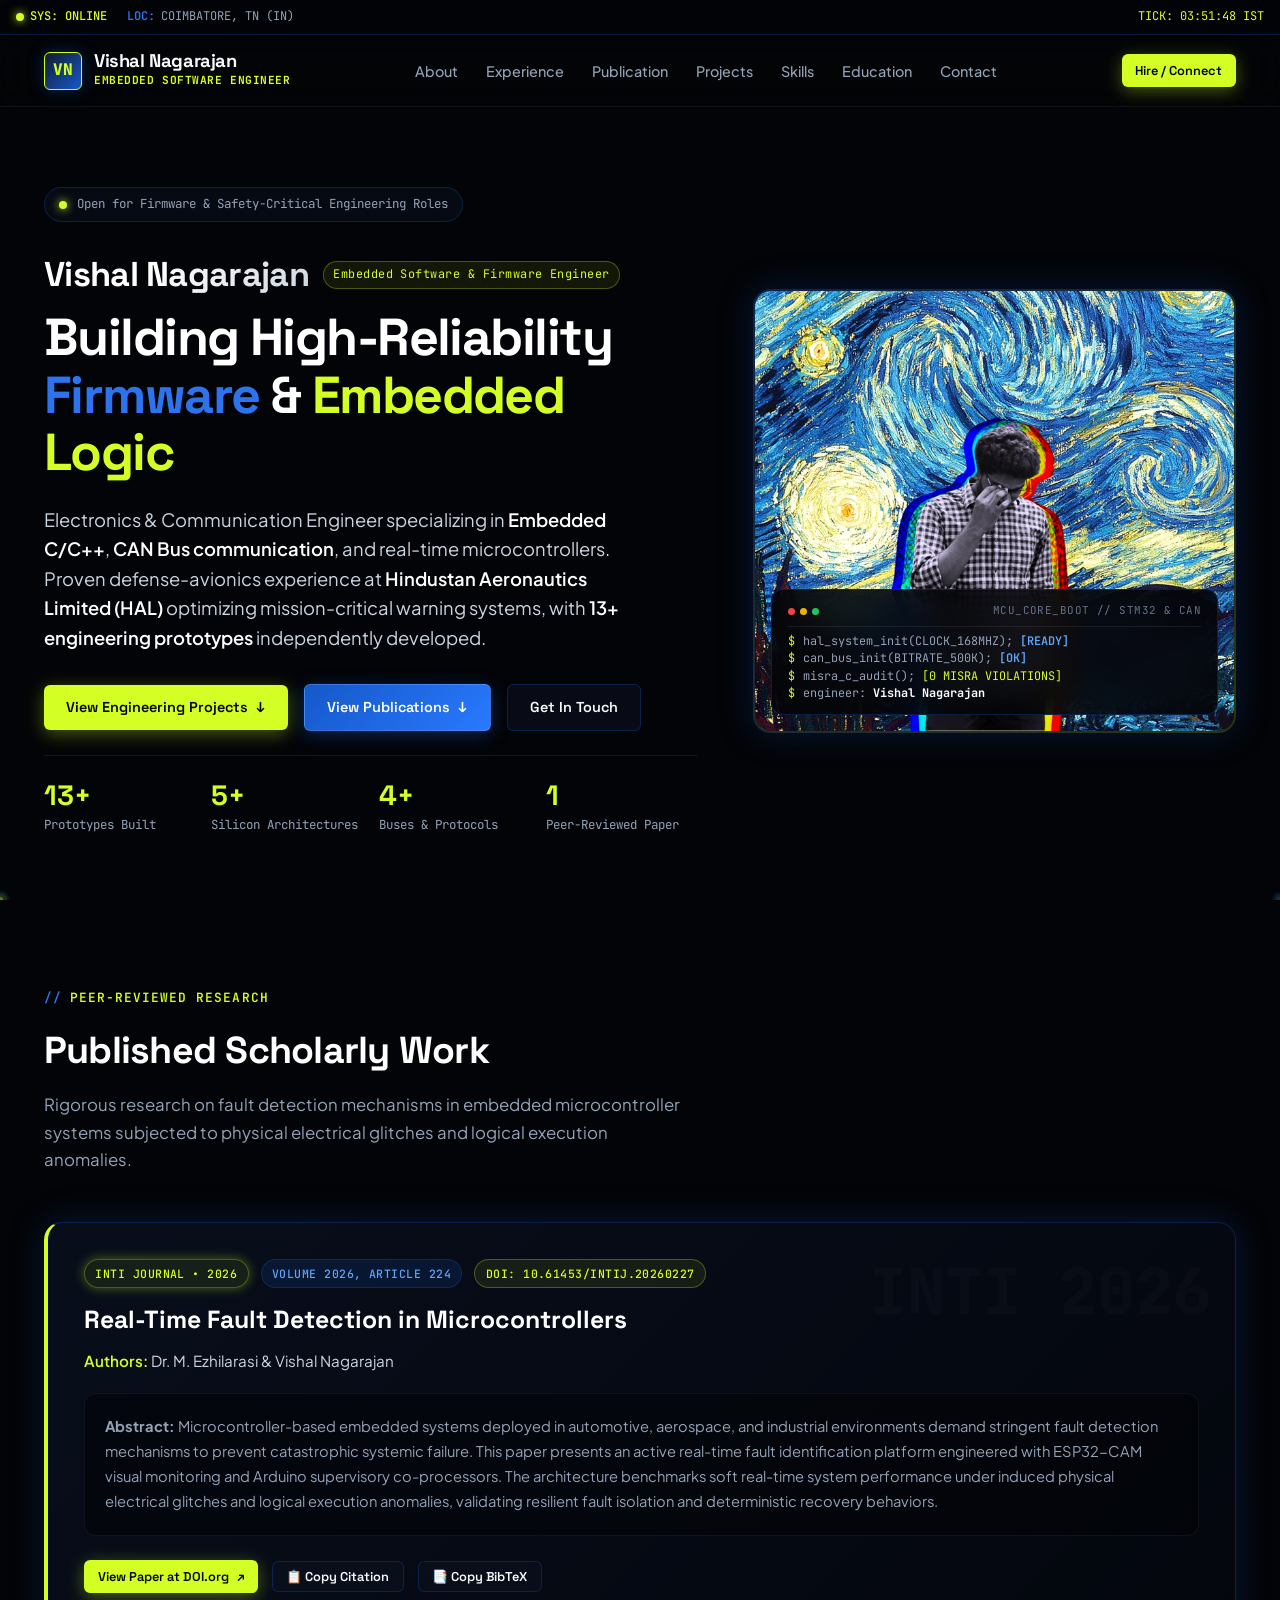
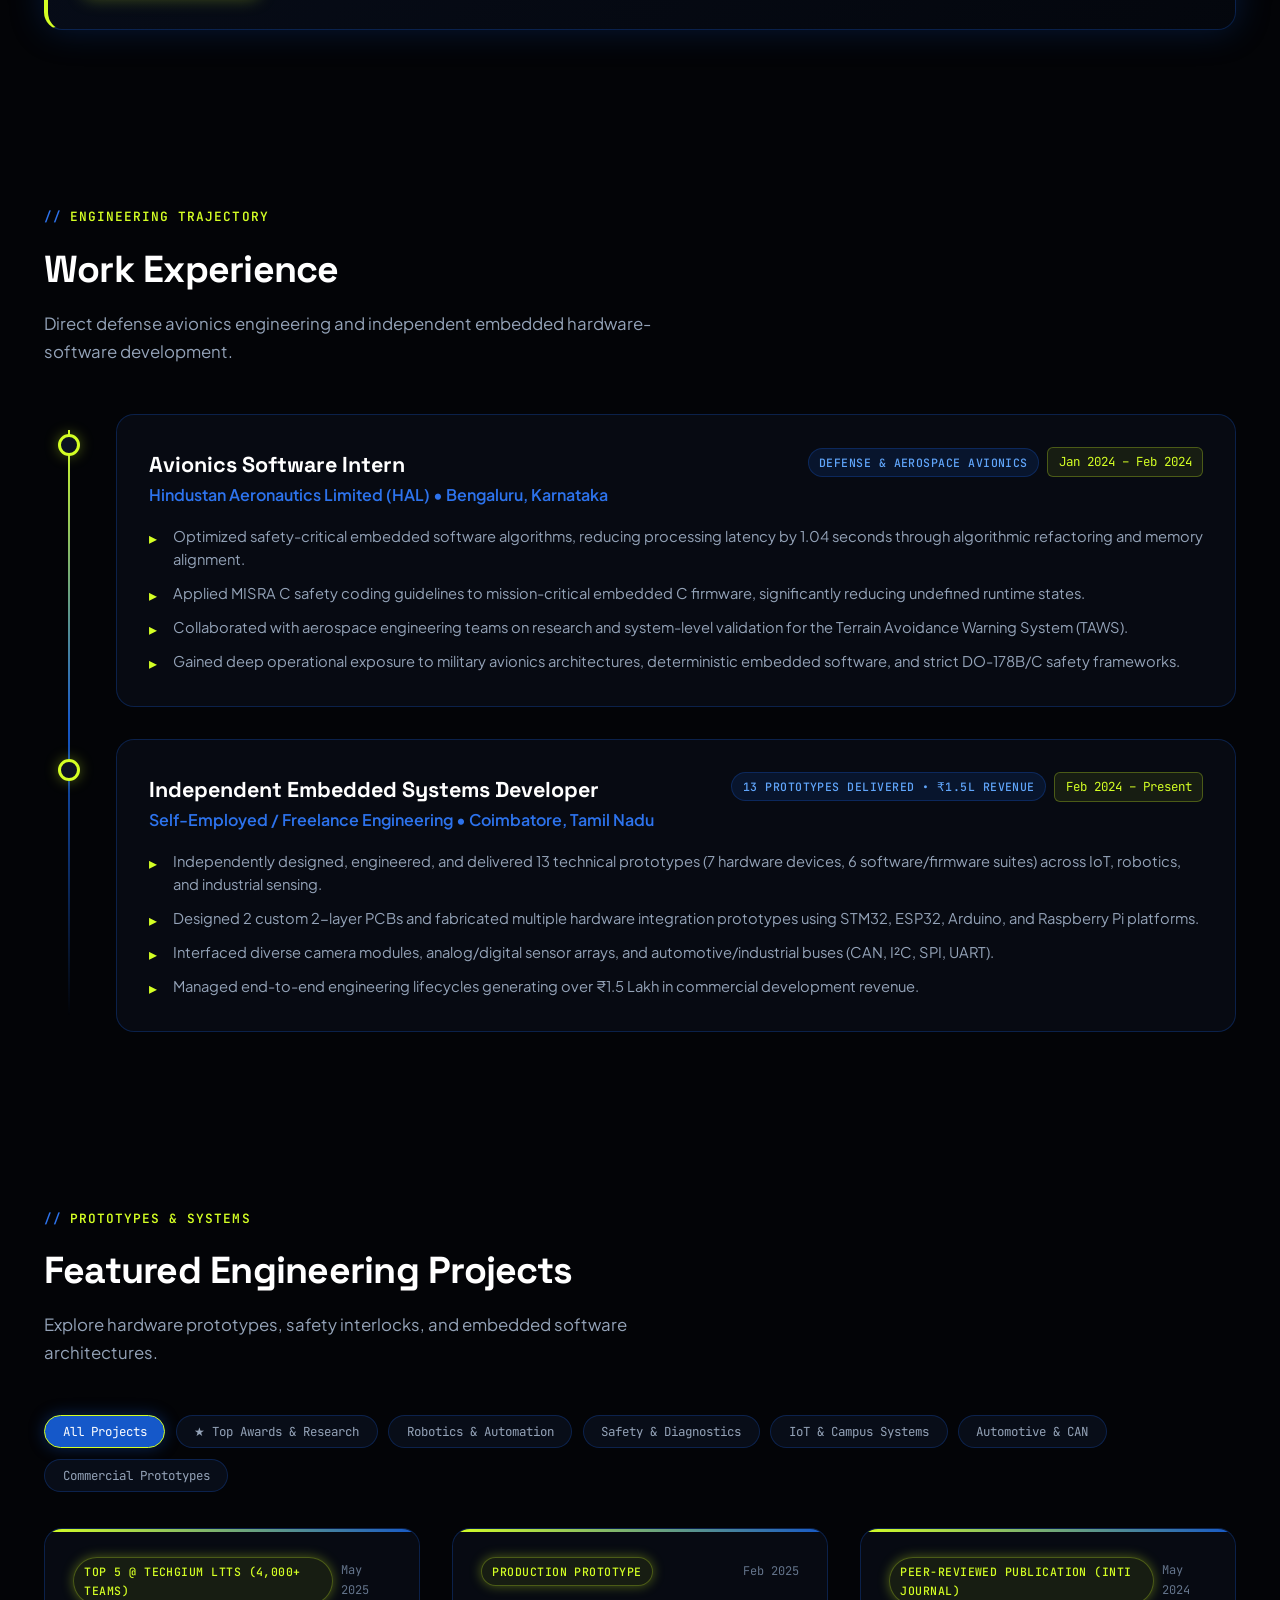
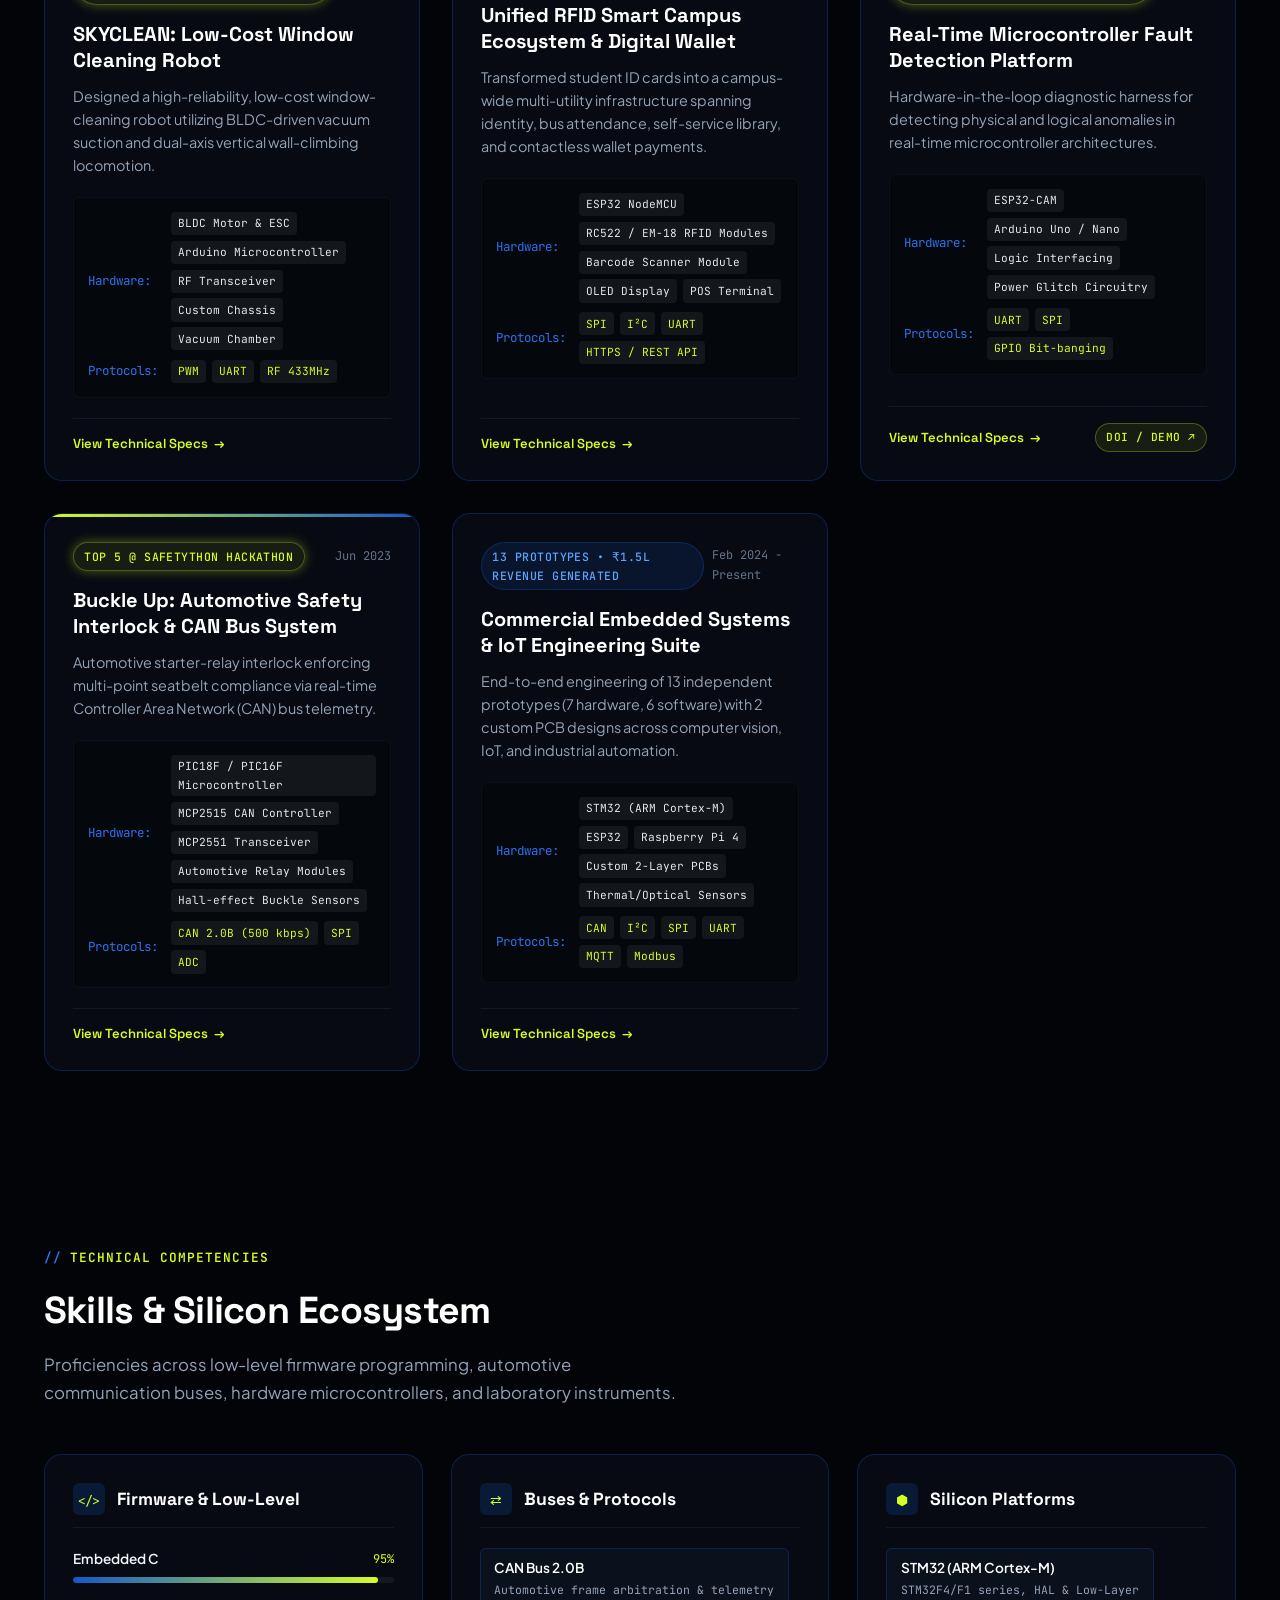
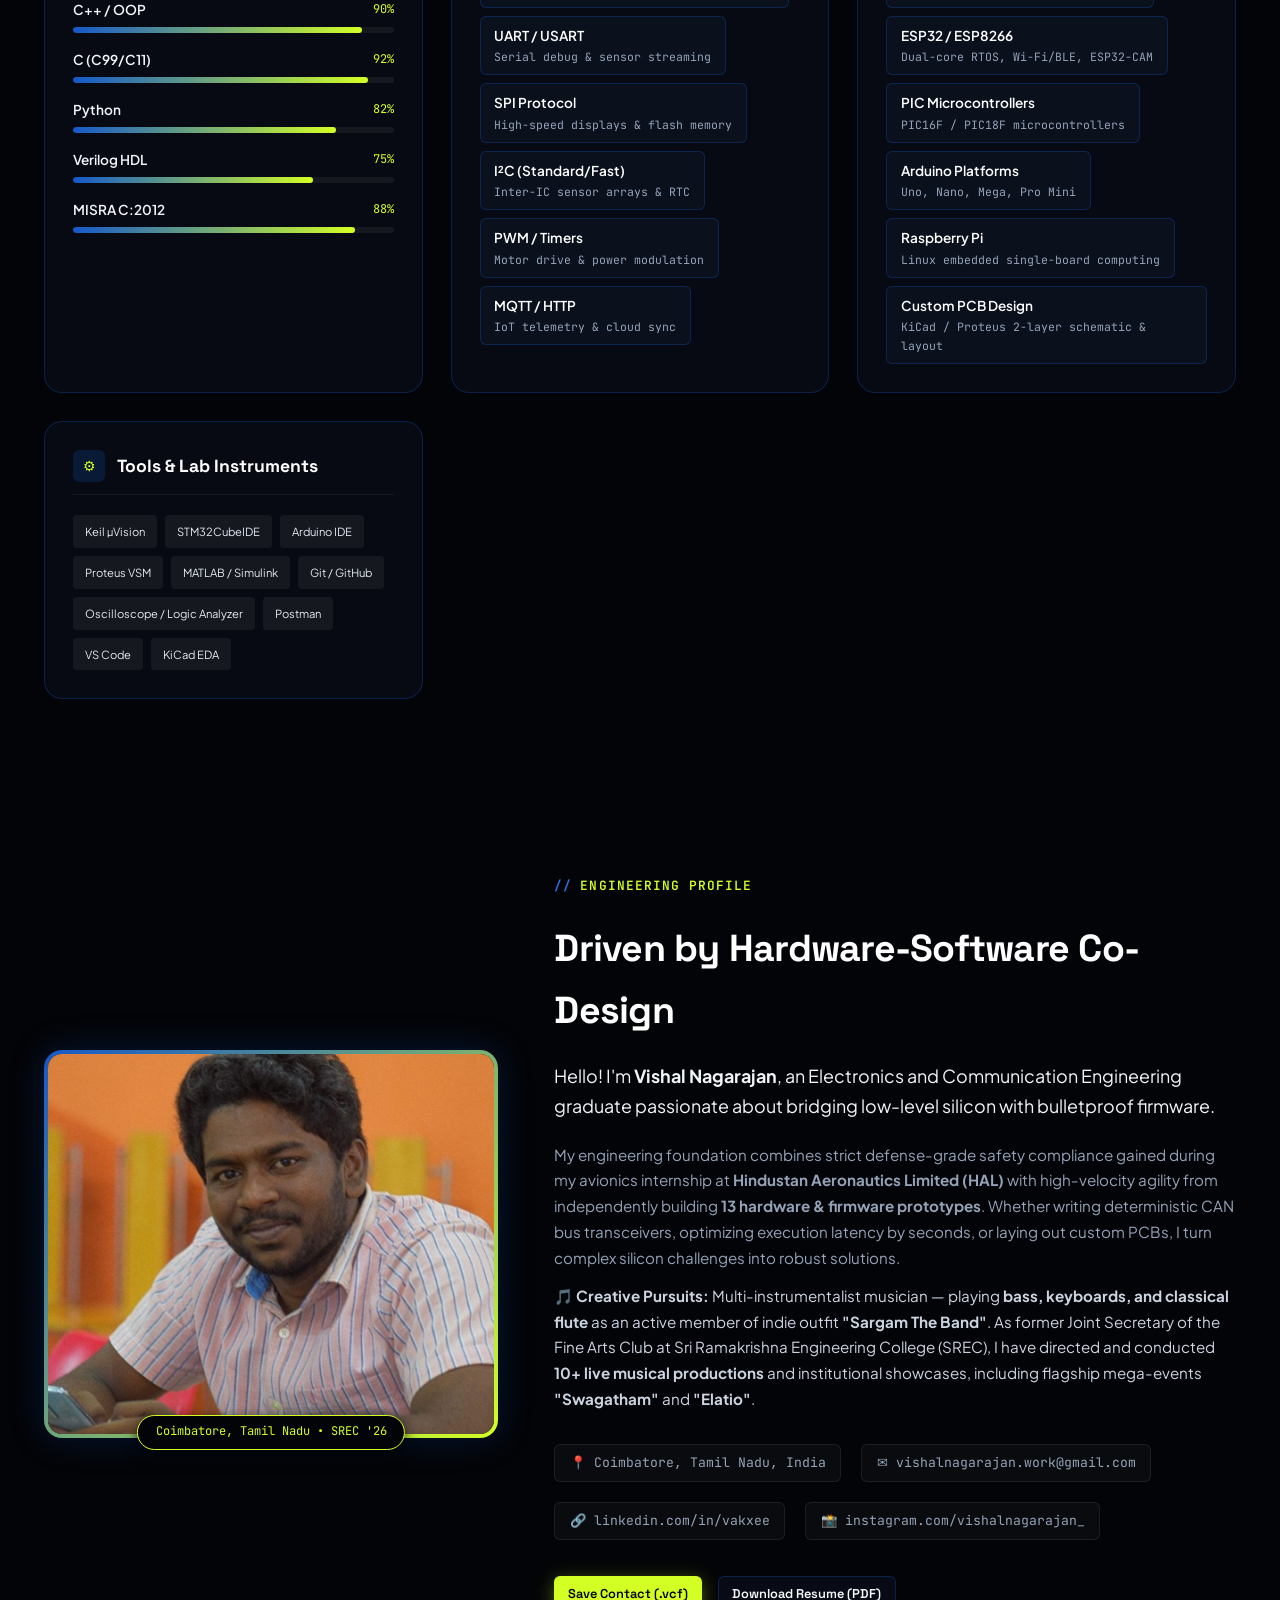
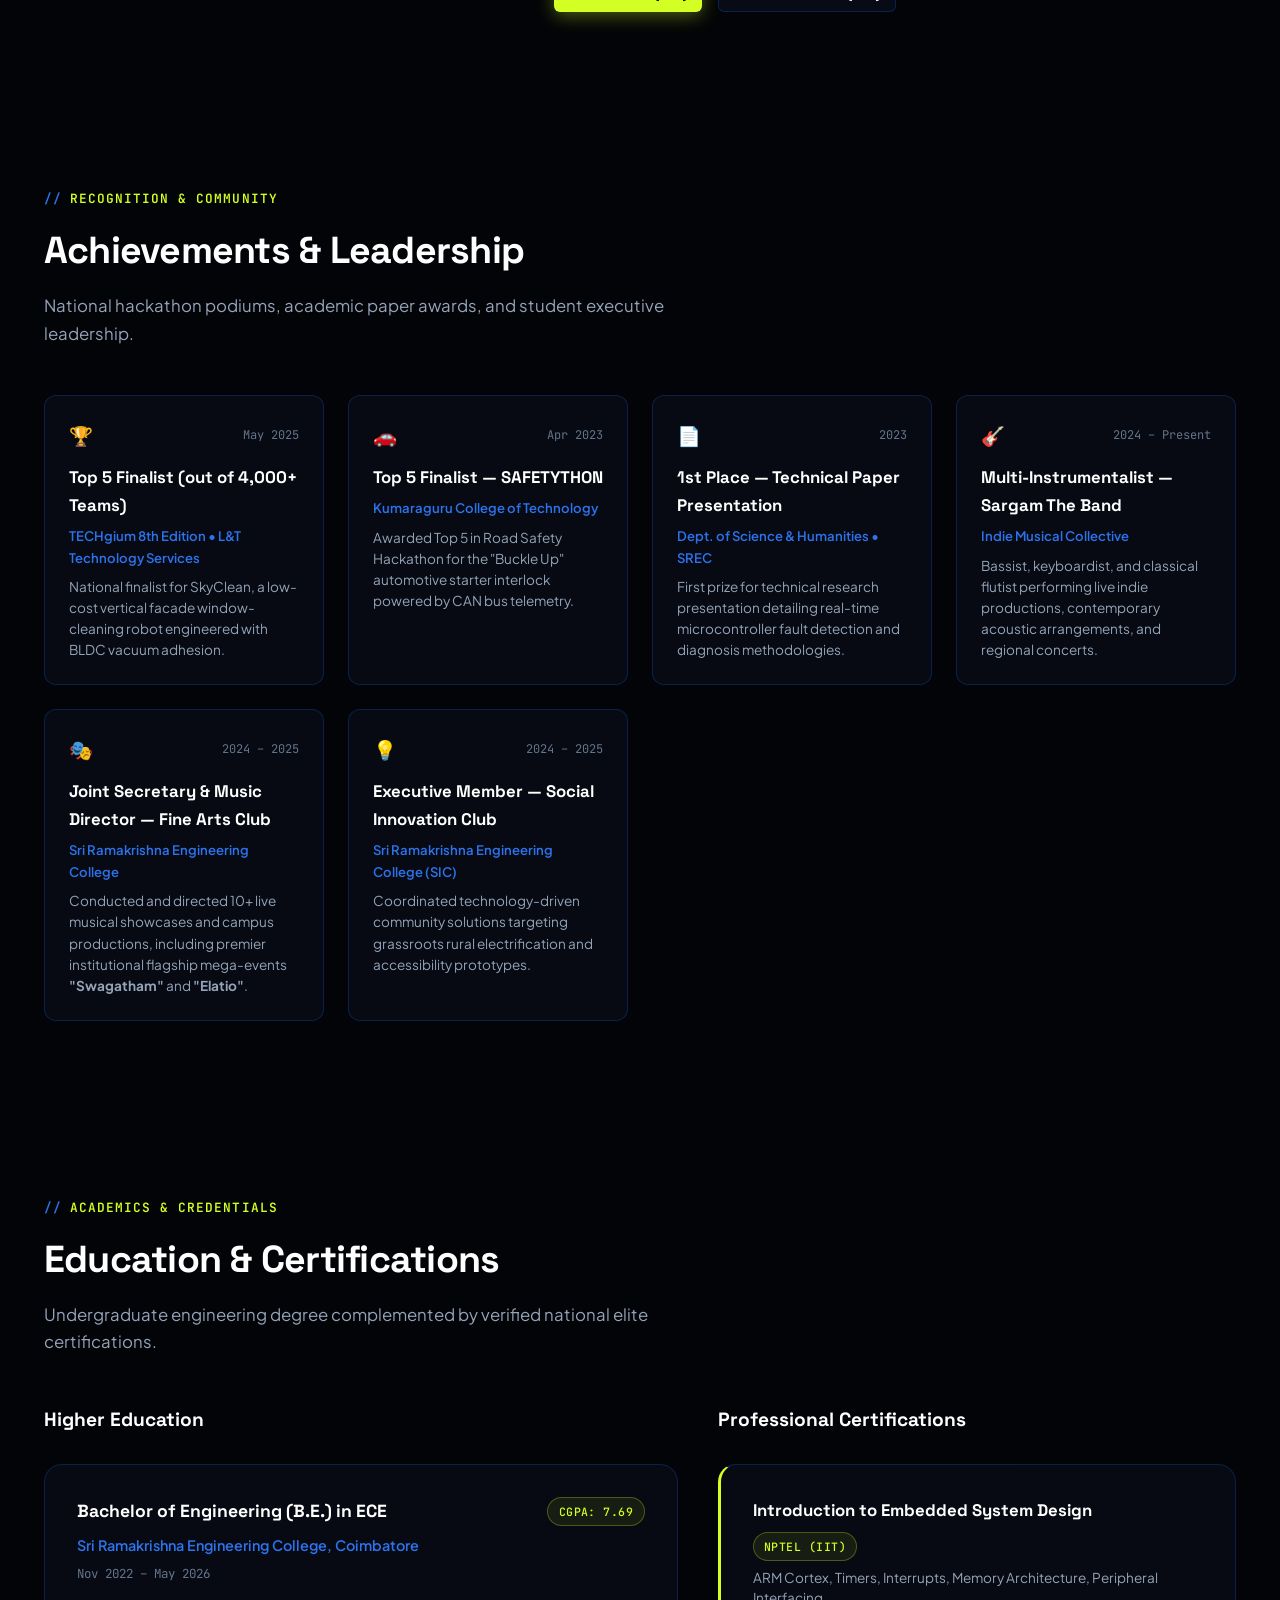
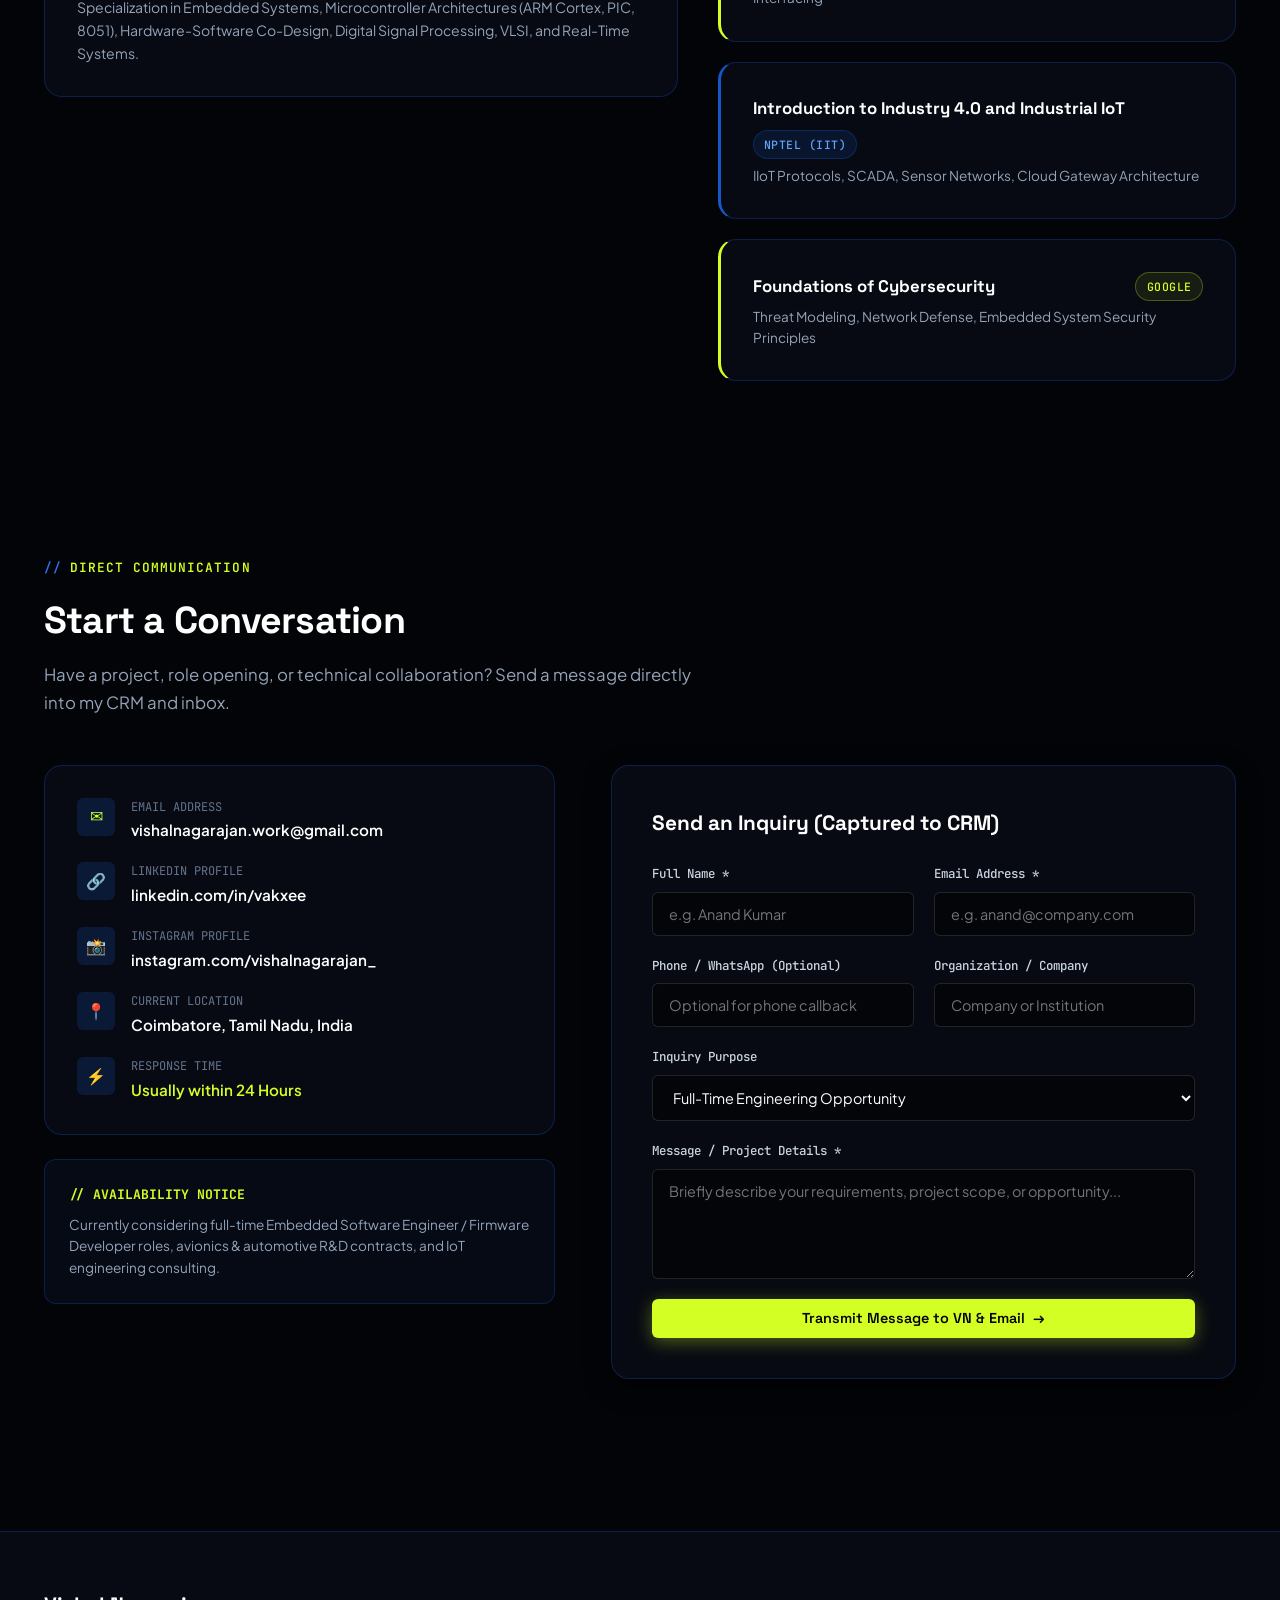
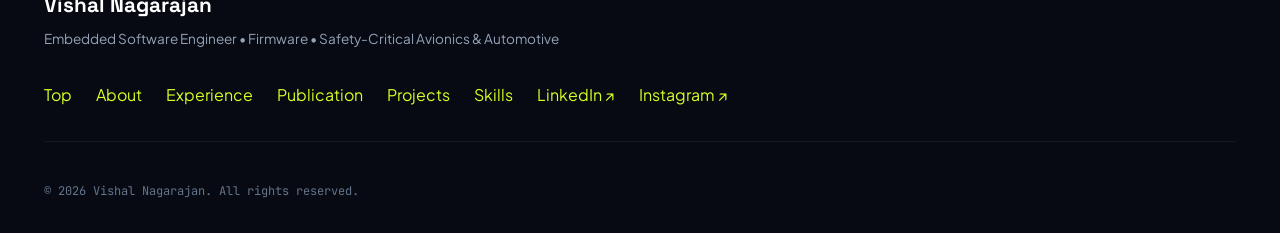
==== google-sites-embed.html @ 69346ceb "Final Commit of Pages Portfolio Site Final Commit" ====
<!DOCTYPE html>
<html lang="en">

<head>
  <meta charset="UTF-8">
  <meta name="viewport" content="width=device-width, initial-scale=1.0">
  <meta http-equiv="X-UA-Compatible" content="ie=edge">

  <!-- SEO Primary Meta Tags -->
  <title>Vishal Nagarajan | Embedded Software Engineer & Firmware Developer</title>
  <meta name="title" content="Vishal Nagarajan | Embedded Software Engineer & Firmware Developer">
  <meta name="description"
    content="Portfolio of Vishal Nagarajan, Embedded Software Engineer specializing in Embedded C/C++, firmware, CAN bus, MISRA C compliance, and microcontroller hardware-software integration. Avionics intern at HAL; published researcher in INTI Journal.">
  <meta name="keywords"
    content="Vishal Nagarajan, Embedded Software Engineer, Firmware Developer, Embedded C, Embedded C++, CAN Bus, MISRA C, Hindustan Aeronautics Limited, HAL, STM32, ESP32, PIC Microcontroller, Coimbatore, SREC, INTI Journal, Real-Time Systems">
  <meta name="author" content="Vishal Nagarajan">
  <meta name="robots" content="index, follow">

  <!-- Open Graph / Facebook / LinkedIn -->
  <meta property="og:type" content="profile">
  <meta property="og:url" content="https://vishalnagarajan.work/">
  <meta property="og:title" content="Vishal Nagarajan | Embedded Software Engineer & Firmware Developer">
  <meta property="og:description"
    content="Embedded Systems & Firmware Engineer with experience in avionics algorithm optimization at HAL, CAN bus protocols, MISRA C compliance, and 13+ engineering prototypes.">
  <meta property="og:image" content="assets/hero-art.jpg">

  <!-- Twitter Meta Tags -->
  <meta property="twitter:card" content="summary_large_image">
  <meta property="twitter:title" content="Vishal Nagarajan | Embedded Software Engineer">
  <meta property="twitter:description"
    content="Embedded C/C++, Microcontrollers, CAN Bus, and Safety-Critical Firmware. Published in INTI Journal 2026.">
  <meta property="twitter:image" content="assets/hero-art.jpg">

  <!-- Favicon (SVG Circuit Badge) -->
  <link rel="icon" type="image/svg+xml"
    href="data:image/svg+xml,<svg xmlns='http://www.w3.org/2000/svg' viewBox='0 0 100 100'><rect width='100' height='100' rx='20' fill='%23030407'/><circle cx='50' cy='50' r='36' stroke='%231558C9' stroke-width='6' fill='none'/><path d='M30 50 L45 65 L70 35' stroke='%23D4FF24' stroke-width='8' stroke-linecap='round' stroke-linejoin='round' fill='none'/></svg>">

  <!-- Stylesheets -->
  <style>
    /* ==========================================================================
   VISHAL NAGARAJAN - EMBEDDED SOFTWARE ENGINEER PORTFOLIO
   Color Theme:
     - Midnight Black: #030407
     - Electric Cobalt Blue: #1558C9
     - Acid Lime: #D4FF24
   ========================================================================== */

    @import url('https://fonts.googleapis.com/css2?family=JetBrains+Mono:ital,wght@0,300;0,400;0,500;0,700;1,400&family=Plus+Jakarta+Sans:wght@300;400;500;600;700;800&family=Space+Grotesk:wght@400;500;600;700&display=swap');

    :root {
      /* Color Palette */
      --bg-midnight: #030407;
      --bg-surface-1: #070a12;
      --bg-surface-2: #0c1220;
      --bg-surface-3: #121b2f;
      --bg-glass: rgba(12, 18, 32, 0.75);
      --bg-glass-card: rgba(8, 12, 22, 0.85);

      --cobalt-primary: #1558C9;
      --cobalt-light: #2d73ed;
      --cobalt-glow: rgba(21, 88, 201, 0.4);
      --cobalt-border: rgba(21, 88, 201, 0.3);
      --cobalt-gradient: linear-gradient(135deg, #1558C9 0%, #2979FF 100%);
      --cobalt-deep: #0a2558;

      --acid-lime: #D4FF24;
      --acid-lime-hover: #bde617;
      --acid-lime-glow: rgba(212, 255, 36, 0.35);
      --acid-lime-faint: rgba(212, 255, 36, 0.08);
      --acid-lime-border: rgba(212, 255, 36, 0.28);

      --text-main: #F8FAFC;
      --text-muted: #94A3B8;
      --text-dim: #64748B;
      --text-dark: #030407;

      /* Typography */
      --font-heading: 'Space Grotesk', -apple-system, BlinkMacSystemFont, sans-serif;
      --font-body: 'Plus Jakarta Sans', -apple-system, BlinkMacSystemFont, sans-serif;
      --font-mono: 'JetBrains Mono', monospace;

      /* Elevation & Shadows */
      --shadow-sm: 0 2px 8px rgba(0, 0, 0, 0.4);
      --shadow-md: 0 8px 24px rgba(0, 0, 0, 0.6);
      --shadow-glow-cobalt: 0 0 35px rgba(21, 88, 201, 0.25);
      --shadow-glow-lime: 0 0 25px rgba(212, 255, 36, 0.22);

      /* Transitions */
      --transition-fast: 0.18s cubic-bezier(0.16, 1, 0.3, 1);
      --transition-smooth: 0.32s cubic-bezier(0.16, 1, 0.3, 1);

      /* Radius */
      --radius-sm: 6px;
      --radius-md: 12px;
      --radius-lg: 18px;
      --radius-full: 9999px;
    }

    /* Base Reset */
    *,
    *::before,
    *::after {
      box-sizing: border-box;
      margin: 0;
      padding: 0;
    }

    html {
      scroll-behavior: smooth;
      font-size: 16px;
      background-color: var(--bg-midnight);
      color: var(--text-main);
      text-size-adjust: 100%;
    }

    body {
      font-family: var(--font-body);
      background-color: var(--bg-midnight);
      color: var(--text-main);
      line-height: 1.65;
      overflow-x: hidden;
      position: relative;
      min-height: 100vh;
    }

    /* Background Cyber Grid & Noise */
    body::before {
      content: '';
      position: fixed;
      inset: 0;
      background-image:
        radial-gradient(circle at 50% 10%, rgba(21, 88, 201, 0.18) 0%, transparent 60%),
        radial-gradient(circle at 90% 80%, rgba(212, 255, 36, 0.05) 0%, transparent 50%),
        linear-gradient(rgba(21, 88, 201, 0.04) 1px, transparent 1px),
        linear-gradient(90deg, rgba(21, 88, 201, 0.04) 1px, transparent 1px);
      background-size: 100% 100%, 100% 100%, 48px 48px, 48px 48px;
      pointer-events: none;
      z-index: -1;
    }

    /* Selection */
    ::selection {
      background-color: var(--acid-lime);
      color: var(--bg-midnight);
    }

    a {
      color: var(--acid-lime);
      text-decoration: none;
      transition: color var(--transition-fast);
    }

    a:hover {
      color: #ffffff;
    }

    img {
      max-width: 100%;
      height: auto;
      display: block;
    }

    /* Interactive Canvas Background */
    #interactive-canvas {
      position: fixed;
      top: 0;
      left: 0;
      width: 100vw;
      height: 100vh;
      pointer-events: none;
      z-index: 0;
      opacity: 0.45;
    }

    /* Container */
    .container {
      width: 100%;
      max-width: 1240px;
      margin: 0 auto;
      padding: 0 1.5rem;
      position: relative;
      z-index: 2;
    }

    /* ==========================================================================
   TOP FIRMWARE TELEMETRY TICKER
   ========================================================================== */
    .telemetry-ticker {
      background: rgba(3, 4, 7, 0.95);
      border-bottom: 1px solid var(--cobalt-border);
      font-family: var(--font-mono);
      font-size: 0.75rem;
      color: var(--text-muted);
      padding: 0.45rem 1rem;
      display: flex;
      align-items: center;
      justify-content: space-between;
      overflow: hidden;
      position: sticky;
      top: 0;
      z-index: 100;
      backdrop-filter: blur(12px);
    }

    .telemetry-left {
      display: flex;
      align-items: center;
      gap: 1.25rem;
      white-space: nowrap;
    }

    .status-indicator {
      display: inline-flex;
      align-items: center;
      gap: 0.4rem;
      color: var(--acid-lime);
      font-weight: 500;
    }

    .pulse-dot {
      width: 8px;
      height: 8px;
      background-color: var(--acid-lime);
      border-radius: 50%;
      box-shadow: 0 0 10px var(--acid-lime);
      animation: pulse 1.8s infinite;
    }

    @keyframes pulse {
      0% {
        transform: scale(0.95);
        box-shadow: 0 0 0 0 rgba(212, 255, 36, 0.7);
      }

      70% {
        transform: scale(1.1);
        box-shadow: 0 0 0 8px rgba(212, 255, 36, 0);
      }

      100% {
        transform: scale(0.95);
        box-shadow: 0 0 0 0 rgba(212, 255, 36, 0);
      }
    }

    .telemetry-item {
      display: inline-flex;
      align-items: center;
      gap: 0.35rem;
    }

    .telemetry-tag {
      color: var(--cobalt-light);
      font-weight: 600;
    }

    .telemetry-right {
      display: flex;
      align-items: center;
      gap: 1rem;
    }

    .admin-trigger-btn {
      background: rgba(21, 88, 201, 0.15);
      border: 1px solid var(--cobalt-border);
      color: var(--text-main);
      padding: 0.2rem 0.65rem;
      border-radius: var(--radius-sm);
      font-size: 0.7rem;
      font-family: var(--font-mono);
      cursor: pointer;
      display: inline-flex;
      align-items: center;
      gap: 0.35rem;
      transition: all var(--transition-fast);
    }

    .admin-trigger-btn:hover {
      background: var(--cobalt-primary);
      border-color: var(--acid-lime);
      color: #fff;
      box-shadow: 0 0 12px var(--cobalt-glow);
    }

    /* ==========================================================================
   NAVIGATION
   ========================================================================== */
    .main-nav {
      position: sticky;
      top: 33px;
      z-index: 90;
      padding: 1rem 0;
      backdrop-filter: blur(16px);
      background: rgba(3, 4, 7, 0.75);
      border-bottom: 1px solid rgba(255, 255, 255, 0.05);
      transition: all var(--transition-fast);
    }

    .nav-container {
      display: flex;
      align-items: center;
      justify-content: space-between;
    }

    .brand-logo {
      display: flex;
      align-items: center;
      gap: 0.75rem;
      font-family: var(--font-heading);
      font-weight: 700;
      font-size: 1.25rem;
      color: var(--text-main);
      letter-spacing: -0.02em;
    }

    .brand-icon {
      width: 38px;
      height: 38px;
      border-radius: var(--radius-sm);
      background: linear-gradient(135deg, var(--bg-surface-3), var(--cobalt-primary));
      border: 1.5px solid var(--acid-lime);
      display: flex;
      align-items: center;
      justify-content: center;
      color: var(--acid-lime);
      font-family: var(--font-mono);
      font-size: 1rem;
      font-weight: 800;
      box-shadow: 0 0 16px var(--cobalt-glow);
    }

    .brand-name {
      display: flex;
      flex-direction: column;
    }

    .brand-name span.name {
      font-size: 1.15rem;
      line-height: 1.1;
      font-weight: 700;
    }

    .brand-name span.role {
      font-size: 0.7rem;
      font-family: var(--font-mono);
      color: var(--acid-lime);
      text-transform: uppercase;
      letter-spacing: 0.05em;
    }

    .nav-links {
      display: flex;
      align-items: center;
      gap: 1.75rem;
      list-style: none;
    }

    .nav-link {
      font-size: 0.9rem;
      font-weight: 500;
      color: var(--text-muted);
      position: relative;
      padding: 0.35rem 0;
      transition: color var(--transition-fast);
    }

    .nav-link:hover,
    .nav-link.active {
      color: var(--text-main);
    }

    .nav-link::after {
      content: '';
      position: absolute;
      bottom: 0;
      left: 0;
      width: 0%;
      height: 2px;
      background-color: var(--acid-lime);
      transition: width var(--transition-smooth);
    }

    .nav-link:hover::after,
    .nav-link.active::after {
      width: 100%;
    }

    .nav-actions {
      display: flex;
      align-items: center;
      gap: 0.85rem;
    }

    .mobile-menu-btn {
      display: none;
      background: transparent;
      border: 1px solid var(--cobalt-border);
      color: var(--text-main);
      padding: 0.5rem;
      border-radius: var(--radius-sm);
      cursor: pointer;
    }

    /* ==========================================================================
   BUTTONS & BADGES
   ========================================================================== */
    .btn {
      display: inline-flex;
      align-items: center;
      justify-content: center;
      gap: 0.5rem;
      font-family: var(--font-heading);
      font-size: 0.9rem;
      font-weight: 600;
      padding: 0.65rem 1.4rem;
      border-radius: var(--radius-sm);
      cursor: pointer;
      transition: all var(--transition-smooth);
      border: none;
      outline: none;
      text-decoration: none;
      white-space: nowrap;
    }

    .btn-primary {
      background: var(--acid-lime);
      color: var(--bg-midnight);
      box-shadow: 0 4px 18px var(--acid-lime-glow);
    }

    .btn-primary:hover {
      background: #ffffff;
      color: var(--bg-midnight);
      transform: translateY(-2px);
      box-shadow: 0 8px 26px rgba(212, 255, 36, 0.45);
    }

    .btn-cobalt {
      background: var(--cobalt-gradient);
      color: #ffffff;
      border: 1px solid rgba(255, 255, 255, 0.15);
      box-shadow: 0 4px 18px var(--cobalt-glow);
    }

    .btn-cobalt:hover {
      background: linear-gradient(135deg, #1d69ed 0%, #3d88ff 100%);
      color: #fff;
      transform: translateY(-2px);
      box-shadow: 0 8px 24px rgba(21, 88, 201, 0.5);
    }

    .btn-outline {
      background: rgba(12, 18, 32, 0.6);
      color: var(--text-main);
      border: 1px solid var(--cobalt-border);
      backdrop-filter: blur(8px);
    }

    .btn-outline:hover {
      border-color: var(--acid-lime);
      color: var(--acid-lime);
      background: rgba(21, 88, 201, 0.12);
      transform: translateY(-2px);
    }

    .btn-sm {
      padding: 0.4rem 0.85rem;
      font-size: 0.8rem;
    }

    .badge {
      display: inline-flex;
      align-items: center;
      gap: 0.35rem;
      font-family: var(--font-mono);
      font-size: 0.72rem;
      padding: 0.25rem 0.65rem;
      border-radius: var(--radius-full);
      font-weight: 500;
      text-transform: uppercase;
      letter-spacing: 0.04em;
    }

    .badge-lime {
      background: var(--acid-lime-faint);
      color: var(--acid-lime);
      border: 1px solid var(--acid-lime-border);
    }

    .badge-cobalt {
      background: rgba(21, 88, 201, 0.15);
      color: #60a5fa;
      border: 1px solid var(--cobalt-border);
    }

    .badge-glow {
      box-shadow: 0 0 12px var(--acid-lime-glow);
    }

    /* ==========================================================================
   HERO SECTION
   ========================================================================== */
    .hero-section {
      padding: 5rem 0 4rem;
      position: relative;
    }

    .hero-grid {
      display: grid;
      grid-template-columns: 1.15fr 0.85fr;
      gap: 3.5rem;
      align-items: center;
    }

    .hero-content {
      display: flex;
      flex-direction: column;
      gap: 1.5rem;
    }

    .hero-status-pill {
      display: inline-flex;
      align-items: center;
      gap: 0.6rem;
      background: rgba(8, 12, 22, 0.85);
      border: 1px solid var(--cobalt-border);
      padding: 0.4rem 0.9rem;
      border-radius: var(--radius-full);
      font-family: var(--font-mono);
      font-size: 0.78rem;
      width: fit-content;
      color: var(--text-muted);
    }

    .hero-intro-header {
      display: flex;
      flex-direction: column;
      gap: 0.4rem;
    }

    .hero-name-badge {
      display: flex;
      align-items: center;
      gap: 0.85rem;
      flex-wrap: wrap;
    }

    .hero-engineer-name {
      font-family: var(--font-heading);
      font-size: 2.15rem;
      font-weight: 700;
      color: #ffffff;
      letter-spacing: -0.02em;
      background: linear-gradient(135deg, #ffffff 40%, #cbd5e1 100%);
      -webkit-background-clip: text;
      -webkit-text-fill-color: transparent;
    }

    .hero-engineer-pill {
      font-family: var(--font-mono);
      font-size: 0.74rem;
      color: var(--acid-lime);
      background: var(--acid-lime-faint);
      border: 1px solid var(--acid-lime-border);
      padding: 0.2rem 0.6rem;
      border-radius: var(--radius-full);
      letter-spacing: 0.04em;
    }

    .hero-tagline {
      font-family: var(--font-heading);
      font-size: 3.25rem;
      font-weight: 800;
      line-height: 1.1;
      letter-spacing: -0.03em;
      color: #ffffff;
    }

    .hero-tagline .highlight-cobalt {
      color: var(--cobalt-light);
      display: inline;
    }

    .hero-tagline .highlight-lime {
      color: var(--acid-lime);
      display: inline;
    }

    .hero-subtitle {
      font-size: 1.15rem;
      color: #cbd5e1;
      font-weight: 400;
      line-height: 1.6;
      max-width: 580px;
    }

    .hero-subtitle strong {
      color: #ffffff;
      font-weight: 600;
    }

    .hero-cta-group {
      display: flex;
      align-items: center;
      gap: 1rem;
      flex-wrap: wrap;
      padding-top: 0.5rem;
    }

    .hero-stats-row {
      display: grid;
      grid-template-columns: repeat(4, 1fr);
      gap: 1rem;
      padding-top: 1.5rem;
      border-top: 1px solid rgba(255, 255, 255, 0.08);
    }

    .stat-item {
      display: flex;
      flex-direction: column;
    }

    .stat-value {
      font-family: var(--font-heading);
      font-size: 1.75rem;
      font-weight: 700;
      color: var(--acid-lime);
      line-height: 1.1;
    }

    .stat-label {
      font-size: 0.78rem;
      color: var(--text-muted);
      font-family: var(--font-mono);
      margin-top: 0.25rem;
    }

    /* Hero Visual Showcase */
    .hero-visual-card {
      position: relative;
    }

    .hero-frame-outer {
      position: relative;
      background: linear-gradient(135deg, rgba(21, 88, 201, 0.4), rgba(212, 255, 36, 0.2));
      padding: 2px;
      border-radius: var(--radius-lg);
      box-shadow: var(--shadow-glow-cobalt);
    }

    .hero-frame-inner {
      background: var(--bg-surface-2);
      border-radius: calc(var(--radius-lg) - 2px);
      overflow: hidden;
      position: relative;
    }

    .hero-art-img {
      width: 100%;
      height: 440px;
      object-fit: cover;
      object-position: center 30%;
      filter: contrast(1.05) saturate(1.1);
      transition: transform var(--transition-smooth);
    }

    .hero-frame-outer:hover .hero-art-img {
      transform: scale(1.02);
    }

    .hero-floating-terminal {
      position: absolute;
      bottom: 1rem;
      left: 1rem;
      right: 1rem;
      background: rgba(3, 4, 7, 0.88);
      border: 1px solid var(--cobalt-border);
      backdrop-filter: blur(16px);
      padding: 0.75rem 1rem;
      border-radius: var(--radius-md);
      font-family: var(--font-mono);
      font-size: 0.74rem;
    }

    .terminal-header {
      display: flex;
      align-items: center;
      justify-content: space-between;
      margin-bottom: 0.4rem;
      padding-bottom: 0.35rem;
      border-bottom: 1px solid rgba(255, 255, 255, 0.08);
    }

    .terminal-dots {
      display: flex;
      gap: 5px;
    }

    .terminal-dot {
      width: 7px;
      height: 7px;
      border-radius: 50%;
      background: var(--text-dim);
    }

    .terminal-dot.red {
      background: #ef4444;
    }

    .terminal-dot.yellow {
      background: #eab308;
    }

    .terminal-dot.green {
      background: #22c55e;
    }

    .terminal-title {
      color: var(--text-dim);
      font-size: 0.68rem;
      letter-spacing: 0.04em;
    }

    .terminal-line {
      color: var(--text-muted);
      display: flex;
      gap: 0.5rem;
      line-height: 1.45;
    }

    .terminal-line .term-prompt {
      color: var(--acid-lime);
    }

    .terminal-line .term-highlight {
      color: #60a5fa;
      font-weight: 600;
    }

    /* ==========================================================================
   SECTION HEADERS
   ========================================================================== */
    .section {
      padding: 5.5rem 0;
      position: relative;
    }

    .section-header {
      margin-bottom: 3rem;
      display: flex;
      flex-direction: column;
      gap: 0.65rem;
    }

    .section-tag {
      display: inline-flex;
      align-items: center;
      gap: 0.5rem;
      font-family: var(--font-mono);
      font-size: 0.8rem;
      font-weight: 600;
      color: var(--acid-lime);
      text-transform: uppercase;
      letter-spacing: 0.08em;
    }

    .section-tag::before {
      content: '//';
      color: var(--cobalt-light);
    }

    .section-title {
      font-family: var(--font-heading);
      font-size: 2.35rem;
      font-weight: 700;
      letter-spacing: -0.02em;
      color: #ffffff;
    }

    .section-desc {
      font-size: 1.05rem;
      color: var(--text-muted);
      max-width: 650px;
    }

    /* ==========================================================================
   PUBLICATIONS SECTION (INTI JOURNAL 2026)
   ========================================================================== */
    .publication-card {
      background: linear-gradient(135deg, rgba(8, 14, 28, 0.95), rgba(4, 7, 14, 0.95));
      border: 1px solid var(--cobalt-border);
      border-left: 4px solid var(--acid-lime);
      border-radius: var(--radius-lg);
      padding: 2.25rem;
      position: relative;
      overflow: hidden;
      box-shadow: var(--shadow-glow-cobalt);
      transition: all var(--transition-smooth);
    }

    .publication-card:hover {
      border-color: var(--acid-lime);
      box-shadow: 0 12px 36px rgba(21, 88, 201, 0.35);
    }

    .publication-card::after {
      content: 'INTI 2026';
      position: absolute;
      top: 1rem;
      right: 1.5rem;
      font-family: var(--font-mono);
      font-size: 4rem;
      font-weight: 900;
      color: rgba(255, 255, 255, 0.02);
      pointer-events: none;
    }

    .pub-top-meta {
      display: flex;
      align-items: center;
      gap: 0.75rem;
      flex-wrap: wrap;
      margin-bottom: 1rem;
    }

    .pub-title {
      font-family: var(--font-heading);
      font-size: 1.55rem;
      font-weight: 700;
      color: #ffffff;
      line-height: 1.3;
      margin-bottom: 0.75rem;
    }

    .pub-authors {
      font-size: 0.95rem;
      color: #cbd5e1;
      margin-bottom: 1.25rem;
    }

    .pub-authors strong {
      color: var(--acid-lime);
      font-weight: 600;
    }

    .pub-abstract {
      font-size: 0.92rem;
      color: var(--text-muted);
      line-height: 1.7;
      background: rgba(3, 4, 7, 0.6);
      padding: 1.25rem;
      border-radius: var(--radius-md);
      border: 1px solid rgba(255, 255, 255, 0.05);
      margin-bottom: 1.5rem;
    }

    .pub-actions {
      display: flex;
      align-items: center;
      gap: 0.85rem;
      flex-wrap: wrap;
    }

    /* ==========================================================================
   WORK EXPERIENCE TIMELINE (HAL & FREELANCE)
   ========================================================================== */
    .timeline {
      display: flex;
      flex-direction: column;
      gap: 2rem;
      position: relative;
    }

    .timeline::before {
      content: '';
      position: absolute;
      top: 1rem;
      bottom: 1rem;
      left: 24px;
      width: 2px;
      background: linear-gradient(to bottom, var(--acid-lime), var(--cobalt-primary), transparent);
    }

    .timeline-item {
      position: relative;
      padding-left: 4.5rem;
    }

    .timeline-node {
      position: absolute;
      left: 14px;
      top: 1.25rem;
      width: 22px;
      height: 22px;
      border-radius: 50%;
      background: var(--bg-surface-2);
      border: 3px solid var(--acid-lime);
      box-shadow: 0 0 14px var(--acid-lime-glow);
      z-index: 2;
    }

    .timeline-card {
      background: var(--bg-surface-1);
      border: 1px solid var(--cobalt-border);
      border-radius: var(--radius-lg);
      padding: 2rem;
      transition: all var(--transition-smooth);
    }

    .timeline-card:hover {
      border-color: var(--acid-lime);
      transform: translateX(4px);
      box-shadow: var(--shadow-md);
    }

    .timeline-head {
      display: flex;
      align-items: flex-start;
      justify-content: space-between;
      flex-wrap: wrap;
      gap: 1rem;
      margin-bottom: 1rem;
    }

    .role-title {
      font-family: var(--font-heading);
      font-size: 1.35rem;
      font-weight: 700;
      color: #ffffff;
    }

    .org-name {
      font-size: 1rem;
      color: var(--cobalt-light);
      font-weight: 600;
    }

    .period-badge {
      font-family: var(--font-mono);
      font-size: 0.78rem;
      color: var(--acid-lime);
      background: var(--acid-lime-faint);
      border: 1px solid var(--acid-lime-border);
      padding: 0.25rem 0.65rem;
      border-radius: var(--radius-sm);
    }

    .timeline-bullets {
      list-style: none;
      display: flex;
      flex-direction: column;
      gap: 0.65rem;
    }

    .timeline-bullets li {
      position: relative;
      padding-left: 1.5rem;
      font-size: 0.92rem;
      color: var(--text-muted);
      line-height: 1.6;
    }

    .timeline-bullets li::before {
      content: '▸';
      position: absolute;
      left: 0;
      top: 0;
      color: var(--acid-lime);
      font-size: 1rem;
    }

    .timeline-bullets li strong {
      color: #f1f5f9;
    }

    /* ==========================================================================
   PROJECTS SECTION & FILTER
   ========================================================================== */
    .projects-filter-bar {
      display: flex;
      align-items: center;
      gap: 0.65rem;
      flex-wrap: wrap;
      margin-bottom: 2.25rem;
    }

    .filter-btn {
      background: rgba(12, 18, 32, 0.7);
      border: 1px solid var(--cobalt-border);
      color: var(--text-muted);
      padding: 0.45rem 1.1rem;
      border-radius: var(--radius-full);
      font-family: var(--font-mono);
      font-size: 0.78rem;
      cursor: pointer;
      transition: all var(--transition-fast);
    }

    .filter-btn:hover {
      color: #fff;
      border-color: var(--acid-lime);
    }

    .filter-btn.active {
      background: var(--cobalt-primary);
      border-color: var(--acid-lime);
      color: #ffffff;
      box-shadow: 0 0 16px var(--cobalt-glow);
    }

    .projects-grid {
      display: grid;
      grid-template-columns: repeat(auto-fill, minmax(360px, 1fr));
      gap: 2rem;
    }

    .project-card {
      background: var(--bg-surface-1);
      border: 1px solid var(--cobalt-border);
      border-radius: var(--radius-lg);
      padding: 1.75rem;
      display: flex;
      flex-direction: column;
      justify-content: space-between;
      transition: all var(--transition-smooth);
      position: relative;
      overflow: hidden;
    }

    .project-card:hover {
      border-color: var(--acid-lime);
      transform: translateY(-5px);
      box-shadow: 0 12px 30px rgba(0, 0, 0, 0.7), var(--shadow-glow-cobalt);
    }

    .project-card.featured::before {
      content: '';
      position: absolute;
      top: 0;
      left: 0;
      right: 0;
      height: 3px;
      background: linear-gradient(90deg, var(--acid-lime), var(--cobalt-primary));
    }

    .project-top-row {
      display: flex;
      align-items: center;
      justify-content: space-between;
      margin-bottom: 1rem;
      gap: 0.5rem;
    }

    .project-date {
      font-family: var(--font-mono);
      font-size: 0.75rem;
      color: var(--text-dim);
    }

    .project-card-title {
      font-family: var(--font-heading);
      font-size: 1.25rem;
      font-weight: 700;
      color: #ffffff;
      line-height: 1.3;
      margin-bottom: 0.75rem;
    }

    .project-card-desc {
      font-size: 0.9rem;
      color: var(--text-muted);
      line-height: 1.6;
      margin-bottom: 1.25rem;
    }

    .project-specs {
      display: flex;
      flex-direction: column;
      gap: 0.6rem;
      margin-bottom: 1.25rem;
      padding: 0.85rem;
      background: rgba(3, 4, 7, 0.5);
      border-radius: var(--radius-sm);
      border: 1px solid rgba(255, 255, 255, 0.04);
    }

    .spec-line {
      display: flex;
      align-items: center;
      gap: 0.5rem;
      font-size: 0.78rem;
      font-family: var(--font-mono);
    }

    .spec-key {
      color: var(--cobalt-light);
      min-width: 75px;
    }

    .spec-tags {
      display: flex;
      flex-wrap: wrap;
      gap: 0.35rem;
    }

    .spec-chip {
      background: rgba(255, 255, 255, 0.06);
      padding: 0.15rem 0.45rem;
      border-radius: 4px;
      color: #e2e8f0;
      font-size: 0.7rem;
    }

    .project-card-footer {
      display: flex;
      align-items: center;
      justify-content: space-between;
      padding-top: 1rem;
      border-top: 1px solid rgba(255, 255, 255, 0.06);
    }

    .project-details-btn {
      background: transparent;
      border: none;
      color: var(--acid-lime);
      font-family: var(--font-heading);
      font-size: 0.82rem;
      font-weight: 600;
      cursor: pointer;
      display: inline-flex;
      align-items: center;
      gap: 0.35rem;
      transition: all var(--transition-fast);
    }

    .project-details-btn:hover {
      color: #fff;
      transform: translateX(3px);
    }

    /* ==========================================================================
   SKILLS & HARDWARE ARCHITECTURE MATRIX
   ========================================================================== */
    .skills-grid {
      display: grid;
      grid-template-columns: repeat(auto-fit, minmax(280px, 1fr));
      gap: 1.75rem;
    }

    .skill-category-card {
      background: var(--bg-surface-1);
      border: 1px solid var(--cobalt-border);
      border-radius: var(--radius-lg);
      padding: 1.75rem;
    }

    .skill-cat-header {
      display: flex;
      align-items: center;
      gap: 0.75rem;
      margin-bottom: 1.25rem;
      padding-bottom: 0.75rem;
      border-bottom: 1px solid rgba(255, 255, 255, 0.06);
    }

    .cat-icon {
      width: 32px;
      height: 32px;
      border-radius: var(--radius-sm);
      background: rgba(21, 88, 201, 0.2);
      color: var(--acid-lime);
      display: flex;
      align-items: center;
      justify-content: center;
      font-size: 0.9rem;
    }

    .skill-cat-title {
      font-family: var(--font-heading);
      font-size: 1.1rem;
      font-weight: 700;
      color: #ffffff;
    }

    .skill-bar-list {
      display: flex;
      flex-direction: column;
      gap: 1rem;
    }

    .skill-bar-item {
      display: flex;
      flex-direction: column;
      gap: 0.35rem;
    }

    .skill-info {
      display: flex;
      align-items: center;
      justify-content: space-between;
      font-size: 0.85rem;
    }

    .skill-name {
      font-weight: 600;
      color: #f1f5f9;
    }

    .skill-pct {
      font-family: var(--font-mono);
      font-size: 0.75rem;
      color: var(--acid-lime);
    }

    .skill-track {
      width: 100%;
      height: 6px;
      background: rgba(255, 255, 255, 0.06);
      border-radius: var(--radius-full);
      overflow: hidden;
    }

    .skill-progress {
      height: 100%;
      background: linear-gradient(90deg, var(--cobalt-primary), var(--acid-lime));
      border-radius: var(--radius-full);
      transition: width 1.2s ease-in-out;
    }

    .chips-cloud {
      display: flex;
      flex-wrap: wrap;
      gap: 0.5rem;
    }

    .hardware-chip {
      background: rgba(12, 18, 32, 0.8);
      border: 1px solid var(--cobalt-border);
      padding: 0.5rem 0.85rem;
      border-radius: var(--radius-sm);
      display: flex;
      flex-direction: column;
      transition: all var(--transition-fast);
    }

    .hardware-chip:hover {
      border-color: var(--acid-lime);
      background: rgba(21, 88, 201, 0.15);
    }

    .hardware-chip .chip-name {
      font-weight: 600;
      font-size: 0.85rem;
      color: #ffffff;
    }

    .hardware-chip .chip-desc {
      font-size: 0.72rem;
      color: var(--text-muted);
      font-family: var(--font-mono);
    }

    /* ==========================================================================
   ABOUT & BIO SECTION WITH AVATAR
   ========================================================================== */
    .about-grid {
      display: grid;
      grid-template-columns: 0.8fr 1.2fr;
      gap: 3.5rem;
      align-items: center;
    }

    .about-avatar-card {
      position: relative;
      border-radius: var(--radius-lg);
      padding: 4px;
      background: linear-gradient(135deg, var(--cobalt-primary), var(--acid-lime));
      box-shadow: var(--shadow-glow-cobalt);
    }

    .about-avatar-inner {
      border-radius: calc(var(--radius-lg) - 4px);
      overflow: hidden;
      background: var(--bg-surface-2);
    }

    .about-avatar-img {
      width: 100%;
      height: 380px;
      object-fit: cover;
      object-position: center top;
    }

    .about-avatar-badge {
      position: absolute;
      bottom: -12px;
      left: 50%;
      transform: translateX(-50%);
      background: var(--bg-midnight);
      border: 1px solid var(--acid-lime);
      padding: 0.4rem 1.1rem;
      border-radius: var(--radius-full);
      font-family: var(--font-mono);
      font-size: 0.75rem;
      color: var(--acid-lime);
      white-space: nowrap;
      box-shadow: 0 4px 14px rgba(0, 0, 0, 0.8);
    }

    .about-text-content {
      display: flex;
      flex-direction: column;
      gap: 1.25rem;
    }

    .about-bio-lead {
      font-size: 1.12rem;
      color: #f1f5f9;
      line-height: 1.7;
    }

    .about-bio-sub {
      font-size: 0.95rem;
      color: var(--text-muted);
      line-height: 1.7;
    }

    .about-contact-links {
      display: flex;
      flex-wrap: wrap;
      gap: 1.25rem;
      padding-top: 0.75rem;
    }

    .contact-chip-item {
      display: flex;
      align-items: center;
      gap: 0.5rem;
      font-family: var(--font-mono);
      font-size: 0.82rem;
      color: var(--text-muted);
      background: rgba(255, 255, 255, 0.03);
      border: 1px solid rgba(255, 255, 255, 0.08);
      padding: 0.45rem 0.9rem;
      border-radius: var(--radius-sm);
      transition: all var(--transition-fast);
    }

    .contact-chip-item:hover {
      color: var(--acid-lime);
      border-color: var(--acid-lime);
      background: var(--acid-lime-faint);
    }

    /* ==========================================================================
   ACHIEVEMENTS & LEADERSHIP CARDS
   ========================================================================== */
    .achievements-grid {
      display: grid;
      grid-template-columns: repeat(auto-fill, minmax(280px, 1fr));
      gap: 1.5rem;
    }

    .achievement-card {
      background: var(--bg-surface-1);
      border: 1px solid var(--cobalt-border);
      border-radius: var(--radius-md);
      padding: 1.5rem;
      transition: all var(--transition-smooth);
    }

    .achievement-card:hover {
      border-color: var(--acid-lime);
      transform: translateY(-3px);
    }

    .achievement-top {
      display: flex;
      align-items: center;
      justify-content: space-between;
      margin-bottom: 0.75rem;
    }

    .achievement-icon {
      color: var(--acid-lime);
      font-size: 1.2rem;
    }

    .achievement-year {
      font-family: var(--font-mono);
      font-size: 0.75rem;
      color: var(--text-dim);
    }

    .achievement-title {
      font-family: var(--font-heading);
      font-size: 1.05rem;
      font-weight: 700;
      color: #fff;
      margin-bottom: 0.35rem;
    }

    .achievement-org {
      font-size: 0.82rem;
      color: var(--cobalt-light);
      font-weight: 600;
      margin-bottom: 0.5rem;
    }

    .achievement-detail {
      font-size: 0.85rem;
      color: var(--text-muted);
      line-height: 1.55;
    }

    /* ==========================================================================
   CONTACT FORM & CRM INTAKE
   ========================================================================== */
    .contact-grid {
      display: grid;
      grid-template-columns: 0.9fr 1.1fr;
      gap: 3.5rem;
    }

    .contact-info-panel {
      display: flex;
      flex-direction: column;
      gap: 1.5rem;
    }

    .contact-card-box {
      background: var(--bg-surface-1);
      border: 1px solid var(--cobalt-border);
      border-radius: var(--radius-lg);
      padding: 2rem;
      display: flex;
      flex-direction: column;
      gap: 1.25rem;
    }

    .contact-box-item {
      display: flex;
      align-items: flex-start;
      gap: 1rem;
    }

    .contact-box-icon {
      width: 38px;
      height: 38px;
      border-radius: var(--radius-sm);
      background: rgba(21, 88, 201, 0.2);
      color: var(--acid-lime);
      display: flex;
      align-items: center;
      justify-content: center;
      flex-shrink: 0;
    }

    .contact-box-content {
      display: flex;
      flex-direction: column;
    }

    .contact-box-content .label {
      font-size: 0.75rem;
      color: var(--text-dim);
      font-family: var(--font-mono);
      text-transform: uppercase;
    }

    .contact-box-content .val {
      font-size: 0.95rem;
      font-weight: 600;
      color: #fff;
    }

    .contact-form-panel {
      background: var(--bg-surface-1);
      border: 1px solid var(--cobalt-border);
      border-radius: var(--radius-lg);
      padding: 2.5rem;
      box-shadow: var(--shadow-md);
      position: relative;
    }

    .form-group-row {
      display: grid;
      grid-template-columns: 1fr 1fr;
      gap: 1.25rem;
    }

    .form-group {
      display: flex;
      flex-direction: column;
      gap: 0.45rem;
      margin-bottom: 1.25rem;
    }

    .form-label {
      font-family: var(--font-mono);
      font-size: 0.78rem;
      color: #cbd5e1;
      font-weight: 500;
    }

    .form-control {
      background: rgba(3, 4, 7, 0.7);
      border: 1px solid rgba(255, 255, 255, 0.12);
      color: #ffffff;
      padding: 0.75rem 1rem;
      border-radius: var(--radius-sm);
      font-family: var(--font-body);
      font-size: 0.9rem;
      transition: all var(--transition-fast);
    }

    .form-control:focus {
      outline: none;
      border-color: var(--acid-lime);
      box-shadow: 0 0 0 3px rgba(212, 255, 36, 0.15);
    }

    textarea.form-control {
      resize: vertical;
      min-height: 110px;
    }

    .form-alert {
      padding: 0.75rem 1rem;
      border-radius: var(--radius-sm);
      font-size: 0.85rem;
      font-family: var(--font-mono);
      margin-top: 1rem;
      display: none;
    }

    .form-alert.success {
      background: rgba(212, 255, 36, 0.12);
      border: 1px solid var(--acid-lime);
      color: var(--acid-lime);
      display: block;
    }

    /* ==========================================================================
   ADMIN PANEL & CRM MODAL (FULL CAPABILITIES)
   ========================================================================== */
    .admin-modal-overlay {
      position: fixed;
      inset: 0;
      background: rgba(3, 4, 7, 0.88);
      backdrop-filter: blur(14px);
      z-index: 1000;
      display: none;
      align-items: center;
      justify-content: center;
      padding: 1.5rem;
    }

    .admin-modal-overlay.active {
      display: flex;
    }

    .admin-modal-box {
      background: var(--bg-surface-2);
      border: 1.5px solid var(--cobalt-border);
      border-radius: var(--radius-lg);
      width: 100%;
      max-width: 1080px;
      height: 90vh;
      max-height: 840px;
      display: flex;
      flex-direction: column;
      overflow: hidden;
      box-shadow: 0 25px 60px rgba(0, 0, 0, 0.9), 0 0 40px var(--cobalt-glow);
    }

    .admin-modal-header {
      flex-shrink: 0;
      padding: 1.25rem 1.75rem;
      background: var(--bg-surface-1);
      border-bottom: 1px solid var(--cobalt-border);
      display: flex;
      align-items: center;
      justify-content: space-between;
    }

    .admin-modal-title {
      display: flex;
      align-items: center;
      gap: 0.75rem;
      font-family: var(--font-heading);
      font-size: 1.25rem;
      color: #ffffff;
    }

    .admin-modal-title .badge {
      font-size: 0.7rem;
    }

    .admin-close-btn {
      background: transparent;
      border: 1px solid rgba(255, 255, 255, 0.1);
      color: var(--text-muted);
      width: 32px;
      height: 32px;
      border-radius: var(--radius-sm);
      display: flex;
      align-items: center;
      justify-content: center;
      cursor: pointer;
      font-size: 1.1rem;
      transition: all var(--transition-fast);
    }

    .admin-close-btn:hover {
      color: #fff;
      border-color: #ef4444;
    }

    /* Admin Dashboard flex container */
    #admin-dashboard-view {
      display: flex;
      flex-direction: column;
      flex: 1 1 auto;
      min-height: 0;
      overflow: hidden;
      height: 100%;
    }

    /* Tabs */
    .admin-tabs-nav {
      flex-shrink: 0;
      display: flex;
      background: rgba(3, 4, 7, 0.5);
      border-bottom: 1px solid rgba(255, 255, 255, 0.08);
      padding: 0 1.5rem;
      gap: 1rem;
      overflow-x: auto;
    }

    .admin-tab-btn {
      background: transparent;
      border: none;
      color: var(--text-muted);
      font-family: var(--font-heading);
      font-size: 0.88rem;
      font-weight: 600;
      padding: 0.9rem 0.5rem;
      cursor: pointer;
      position: relative;
      display: flex;
      align-items: center;
      gap: 0.5rem;
      white-space: nowrap;
    }

    .admin-tab-btn:hover {
      color: #ffffff;
    }

    .admin-tab-btn.active {
      color: var(--acid-lime);
    }

    .admin-tab-btn.active::after {
      content: '';
      position: absolute;
      bottom: 0;
      left: 0;
      right: 0;
      height: 2px;
      background: var(--acid-lime);
    }

    .admin-modal-body {
      flex: 1 1 auto;
      min-height: 0;
      overflow-y: auto !important;
      overflow-x: hidden;
      padding: 1.75rem;
      -webkit-overflow-scrolling: touch;
      scrollbar-width: thin;
      scrollbar-color: var(--cobalt-primary) rgba(3, 4, 7, 0.6);
    }

    .admin-modal-body::-webkit-scrollbar {
      width: 8px;
    }

    .admin-modal-body::-webkit-scrollbar-track {
      background: rgba(3, 4, 7, 0.6);
      border-radius: 4px;
    }

    .admin-modal-body::-webkit-scrollbar-thumb {
      background: var(--cobalt-primary);
      border-radius: 4px;
    }

    .admin-modal-body::-webkit-scrollbar-thumb:hover {
      background: var(--acid-lime);
    }

    .admin-tab-pane {
      display: none;
    }

    .admin-tab-pane.active {
      display: block;
    }

    /* Data Tables in Admin */
    .crm-table-container {
      overflow-x: auto;
      background: var(--bg-surface-1);
      border-radius: var(--radius-md);
      border: 1px solid rgba(255, 255, 255, 0.08);
    }

    .admin-table {
      width: 100%;
      border-collapse: collapse;
      font-size: 0.84rem;
      text-align: left;
    }

    .admin-table th {
      background: rgba(3, 4, 7, 0.8);
      padding: 0.85rem 1rem;
      font-family: var(--font-mono);
      font-size: 0.74rem;
      color: var(--text-dim);
      text-transform: uppercase;
      letter-spacing: 0.05em;
      border-bottom: 1px solid rgba(255, 255, 255, 0.08);
    }

    .admin-table td {
      padding: 0.85rem 1rem;
      border-bottom: 1px solid rgba(255, 255, 255, 0.04);
      color: #e2e8f0;
    }

    .admin-table tr:hover td {
      background: rgba(21, 88, 201, 0.05);
    }

    /* Status Badges */
    .status-pill {
      padding: 0.2rem 0.55rem;
      border-radius: var(--radius-full);
      font-size: 0.7rem;
      font-family: var(--font-mono);
      font-weight: 600;
    }

    .status-new {
      background: rgba(59, 130, 246, 0.15);
      color: #60a5fa;
      border: 1px solid #3b82f6;
    }

    .status-progress {
      background: rgba(234, 179, 8, 0.15);
      color: #facc15;
      border: 1px solid #eab308;
    }

    .status-closed {
      background: rgba(34, 197, 94, 0.15);
      color: #4ade80;
      border: 1px solid #22c55e;
    }

    /* Admin Forms */
    .admin-card {
      background: var(--bg-surface-1);
      border: 1px solid rgba(255, 255, 255, 0.08);
      border-radius: var(--radius-md);
      padding: 1.5rem;
      margin-bottom: 1.5rem;
    }

    .admin-card-title {
      font-family: var(--font-heading);
      font-size: 1.1rem;
      font-weight: 700;
      color: #ffffff;
      margin-bottom: 1.25rem;
      display: flex;
      align-items: center;
      justify-content: space-between;
    }

    /* Passcode Lock Screen */
    .admin-lock-screen {
      text-align: center;
      padding: 3.5rem 1.5rem;
      max-width: 420px;
      margin: 0 auto;
    }

    .lock-icon {
      font-size: 2.5rem;
      color: var(--acid-lime);
      margin-bottom: 1rem;
    }

    /* ==========================================================================
   PROJECT DETAIL MODAL
   ========================================================================== */
    .modal-overlay {
      position: fixed;
      inset: 0;
      background: rgba(3, 4, 7, 0.85);
      backdrop-filter: blur(10px);
      z-index: 1000;
      display: none;
      align-items: center;
      justify-content: center;
      padding: 1.5rem;
    }

    .modal-overlay.active {
      display: flex;
    }

    .modal-box {
      background: var(--bg-surface-2);
      border: 1px solid var(--cobalt-border);
      border-radius: var(--radius-lg);
      max-width: 740px;
      width: 100%;
      max-height: 85vh;
      overflow-y: auto;
      padding: 2.25rem;
      position: relative;
      box-shadow: 0 20px 50px rgba(0, 0, 0, 0.9);
    }

    .modal-close {
      position: absolute;
      top: 1.25rem;
      right: 1.25rem;
      background: transparent;
      border: none;
      color: var(--text-muted);
      font-size: 1.4rem;
      cursor: pointer;
    }

    .modal-close:hover {
      color: #fff;
    }

    /* ==========================================================================
   FOOTER
   ========================================================================== */
    .site-footer {
      background: var(--bg-surface-1);
      border-top: 1px solid var(--cobalt-border);
      padding: 3.5rem 0 2rem;
      margin-top: 4rem;
    }

    .footer-top {
      display: flex;
      align-items: center;
      justify-content: space-between;
      flex-wrap: wrap;
      gap: 2rem;
      margin-bottom: 2.5rem;
      padding-bottom: 2rem;
      border-bottom: 1px solid rgba(255, 255, 255, 0.06);
    }

    .footer-brand {
      display: flex;
      flex-direction: column;
      gap: 0.35rem;
    }

    .footer-brand .name {
      font-family: var(--font-heading);
      font-size: 1.3rem;
      font-weight: 700;
      color: #fff;
    }

    .footer-brand .tagline {
      font-size: 0.85rem;
      color: var(--text-muted);
    }

    .footer-links {
      display: flex;
      align-items: center;
      gap: 1.5rem;
      flex-wrap: wrap;
    }

    .footer-bottom {
      display: flex;
      align-items: center;
      justify-content: space-between;
      flex-wrap: wrap;
      gap: 1rem;
      font-family: var(--font-mono);
      font-size: 0.75rem;
      color: var(--text-dim);
    }

    /* ==========================================================================
   TOAST NOTIFICATION
   ========================================================================== */
    .toast-notice {
      position: fixed;
      bottom: 2rem;
      right: 2rem;
      background: var(--bg-surface-3);
      border: 1px solid var(--acid-lime);
      color: var(--acid-lime);
      font-family: var(--font-mono);
      font-size: 0.82rem;
      padding: 0.75rem 1.25rem;
      border-radius: var(--radius-sm);
      box-shadow: 0 8px 24px rgba(0, 0, 0, 0.8), var(--shadow-glow-lime);
      z-index: 2000;
      display: none;
      align-items: center;
      gap: 0.5rem;
      animation: slideInUp 0.3s ease;
    }

    @keyframes slideInUp {
      from {
        transform: translateY(20px);
        opacity: 0;
      }

      to {
        transform: translateY(0);
        opacity: 1;
      }
    }

    /* ==========================================================================
   RESPONSIVE MEDIA QUERIES
   ========================================================================== */
    @media (max-width: 1024px) {
      .hero-grid {
        grid-template-columns: 1fr;
        gap: 3rem;
      }

      .hero-title {
        font-size: 2.8rem;
      }

      .about-grid {
        grid-template-columns: 1fr;
      }

      .about-avatar-card {
        max-width: 420px;
        margin: 0 auto;
      }

      .contact-grid {
        grid-template-columns: 1fr;
      }
    }

    @media (max-width: 768px) {
      .nav-links {
        display: none;
      }

      .mobile-menu-btn {
        display: block;
      }

      .telemetry-ticker {
        display: none;
      }

      .main-nav {
        top: 0;
      }

      .hero-title {
        font-size: 2.25rem;
      }

      .hero-stats-row {
        grid-template-columns: repeat(2, 1fr);
        gap: 1.25rem;
      }

      .form-group-row {
        grid-template-columns: 1fr;
      }

      .projects-grid {
        grid-template-columns: 1fr;
      }

      .timeline::before {
        left: 12px;
      }

      .timeline-item {
        padding-left: 2.75rem;
      }

      .timeline-node {
        left: 2px;
      }
    }
  </style>

  <!-- Schema.org Structured Data (JSON-LD) for Search Engines -->
  <script type="application/ld+json">
  {
    "@context": "https://schema.org",
    "@graph": [
      {
        "@type": "Person",
        "@id": "https://vishalnagarajan.work/#person",
        "name": "Vishal Nagarajan",
        "jobTitle": "Embedded Software Engineer",
        "description": "Electronics and Communication Engineering graduate specializing in embedded software development, real-time microcontrollers, CAN communication, and MISRA C compliance.",
        "email": "vishalnagarajan.work@gmail.com",
        "address": {
          "@type": "PostalAddress",
          "addressLocality": "Coimbatore",
          "addressRegion": "Tamil Nadu",
          "addressCountry": "India"
        },
        "alumniOf": {
          "@type": "EducationalOrganization",
          "name": "Sri Ramakrishna Engineering College"
        },
        "sameAs": [
          "https://linkedin.com/in/vakxee",
          "https://instagram.com/vishalnagarajan_"
        ]
      },
      {
        "@type": "ScholarlyArticle",
        "@id": "https://doi.org/10.61453/INTIj.20260227",
        "headline": "Real-Time Fault Detection in Microcontrollers",
        "author": [
          {
            "@type": "Person",
            "name": "Dr. M. Ezhilarasi"
          },
          {
            "@type": "Person",
            "name": "Vishal Nagarajan"
          }
        ],
        "datePublished": "2026",
        "isPartOf": {
          "@type": "Periodical",
          "name": "INTI Journal",
          "volumeNumber": "2026",
          "issueNumber": "224"
        },
        "sameAs": "https://doi.org/10.61453/INTIj.20260227"
      }
    ]
  }
  </script>
</head>

<body>

  <!-- Background Interactive Cyber Particles Canvas -->
  <canvas id="interactive-canvas"></canvas>

  <!-- ==========================================================================
       TOP FIRMWARE TELEMETRY TICKER (Clean & Public)
       ========================================================================== -->
  <aside class="telemetry-ticker" aria-label="Embedded System Status Bar">
    <div class="telemetry-left">
      <span class="status-indicator">
        <span class="pulse-dot"></span>
        <span>SYS: ONLINE</span>
      </span>
      <span class="telemetry-item">
        <span class="telemetry-tag">LOC:</span> COIMBATORE, TN (IN)
      </span>
    </div>
    <div class="telemetry-right">
      <span id="telemetry-clock" class="telemetry-item" style="color: var(--acid-lime);">TICK: --:--:--</span>
    </div>
  </aside>

  <!-- ==========================================================================
       MAIN NAVIGATION
       ========================================================================== -->
  <nav class="main-nav" id="main-navigation">
    <div class="container nav-container">
      <a href="#hero" class="brand-logo" aria-label="Vishal Nagarajan Portfolio Home">
        <div class="brand-icon" id="brand-logo-icon" title="Vishal Nagarajan">VN</div>
        <div class="brand-name">
          <span class="name">Vishal Nagarajan</span>
          <span class="role">Embedded Software Engineer</span>
        </div>
      </a>

      <ul class="nav-links">
        <li><a href="#about" class="nav-link">About</a></li>
        <li><a href="#experience" class="nav-link">Experience</a></li>
        <li><a href="#publication" class="nav-link">Publication</a></li>
        <li><a href="#projects" class="nav-link">Projects</a></li>
        <li><a href="#skills" class="nav-link">Skills</a></li>
        <li><a href="#education" class="nav-link">Education</a></li>
        <li><a href="#contact" class="nav-link">Contact</a></li>
      </ul>

      <div class="nav-actions">
        <a href="#contact" class="btn btn-primary btn-sm">Hire / Connect</a>
        <button class="mobile-menu-btn" id="mobile-menu-toggle" aria-label="Toggle navigation menu">
          ☰
        </button>
      </div>
    </div>
  </nav>

  <main>
    <!-- ==========================================================================
         HERO SECTION
         ========================================================================== -->
    <section class="hero-section" id="hero">
      <div class="container">
        <div class="hero-grid">

          <div class="hero-content">
            <div class="hero-status-pill">
              <span class="pulse-dot"></span>
              <span>Open for Firmware & Safety-Critical Engineering Roles</span>
            </div>

            <div class="hero-intro-header">
              <div class="hero-name-badge">
                <span class="hero-engineer-name">Vishal Nagarajan</span>
                <span class="hero-engineer-pill">Embedded Software &amp; Firmware Engineer</span>
              </div>
              <h1 class="hero-tagline">
                Building High-Reliability
                <span class="highlight-cobalt">Firmware</span> &amp;
                <span class="highlight-lime">Embedded Logic</span>
              </h1>
            </div>

            <p class="hero-subtitle">
              Electronics &amp; Communication Engineer specializing in <strong>Embedded C/C++</strong>,
              <strong>CAN Bus communication</strong>, and real-time microcontrollers.
              Proven defense-avionics experience at <strong>Hindustan Aeronautics Limited (HAL)</strong> optimizing
              mission-critical warning systems, with <strong>13+ engineering prototypes</strong> independently
              developed.
            </p>

            <div class="hero-cta-group">
              <a href="#projects" class="btn btn-primary">
                <span>View Engineering Projects</span>
                <span>↓</span>
              </a>
              <a href="#publication" class="btn btn-cobalt">
                <span>View Publications</span>
                <span>↓</span>
              </a>
              <a href="#contact" class="btn btn-outline">
                <span>Get In Touch</span>
              </a>
            </div>

            <div class="hero-stats-row">
              <div class="stat-item">
                <span class="stat-value">13+</span>
                <span class="stat-label">Prototypes Built</span>
              </div>
              <div class="stat-item">
                <span class="stat-value">5+</span>
                <span class="stat-label">Silicon Architectures</span>
              </div>
              <div class="stat-item">
                <span class="stat-value">4+</span>
                <span class="stat-label">Buses &amp; Protocols</span>
              </div>
              <div class="stat-item">
                <span class="stat-value">1</span>
                <span class="stat-label">Peer-Reviewed Paper</span>
              </div>
            </div>
          </div>

          <!-- Hero Visual: Starry Night Chromatic Portrait & Live Boot Terminal -->
          <div class="hero-visual-card">
            <div class="hero-frame-outer">
              <div class="hero-frame-inner">
                <img src="assets/hero-art.jpg"
                  alt="Vishal Nagarajan artistic chromatic portrait with Starry Night aesthetic" class="hero-art-img"
                  width="1200" height="675" loading="eager">

                <div class="hero-floating-terminal">
                  <div class="terminal-header">
                    <div class="terminal-dots">
                      <span class="terminal-dot red"></span>
                      <span class="terminal-dot yellow"></span>
                      <span class="terminal-dot green"></span>
                    </div>
                    <span class="terminal-title">MCU_CORE_BOOT // STM32 &amp; CAN</span>
                  </div>
                  <div class="terminal-line">
                    <span class="term-prompt">$</span>
                    <span>hal_system_init(CLOCK_168MHZ); <span class="term-highlight">[READY]</span></span>
                  </div>
                  <div class="terminal-line">
                    <span class="term-prompt">$</span>
                    <span>can_bus_init(BITRATE_500K); <span class="term-highlight">[OK]</span></span>
                  </div>
                  <div class="terminal-line">
                    <span class="term-prompt">$</span>
                    <span>misra_c_audit(); <span style="color: var(--acid-lime);">[0 MISRA VIOLATIONS]</span></span>
                  </div>
                  <div class="terminal-line">
                    <span class="term-prompt">$</span>
                    <span>engineer: <strong style="color: #ffffff;">Vishal Nagarajan</strong></span>
                  </div>
                </div>
              </div>
            </div>
          </div>

        </div>
      </div>
    </section>

    <!-- ==========================================================================
         RESEARCH & PUBLICATION SHOWCASE (INTI JOURNAL 2026)
         ========================================================================== -->
    <section class="section" id="publication">
      <div class="container">
        <div class="section-header">
          <span class="section-tag">Peer-Reviewed Research</span>
          <h2 class="section-title">Published Scholarly Work</h2>
          <p class="section-desc">
            Rigorous research on fault detection mechanisms in embedded microcontroller systems subjected to physical
            electrical glitches and logical execution anomalies.
          </p>
        </div>

        <div id="publications-container">
          <!-- Dynamically populated by js/app.js -->
        </div>
      </div>
    </section>

    <!-- ==========================================================================
         WORK EXPERIENCE SECTION (Dynamic & Editable in CRM)
         ========================================================================== -->
    <section class="section" id="experience">
      <div class="container">
        <div class="section-header">
          <span class="section-tag">Engineering Trajectory</span>
          <h2 class="section-title">Work Experience</h2>
          <p class="section-desc">
            Direct defense avionics engineering and independent embedded hardware-software development.
          </p>
        </div>

        <div class="timeline" id="experience-container">
          <!-- Dynamically populated by js/app.js -->
        </div>
      </div>
    </section>

    <!-- ==========================================================================
         PROJECTS SECTION & DYNAMIC FILTER
         ========================================================================== -->
    <section class="section" id="projects">
      <div class="container">
        <div class="section-header">
          <span class="section-tag">Prototypes &amp; Systems</span>
          <h2 class="section-title">Featured Engineering Projects</h2>
          <p class="section-desc">
            Explore hardware prototypes, safety interlocks, and embedded software architectures.
          </p>
        </div>

        <div class="projects-filter-bar">
          <button class="filter-btn active" data-filter="all">All Projects</button>
          <button class="filter-btn" data-filter="featured">★ Top Awards &amp; Research</button>
          <button class="filter-btn" data-filter="robotics">Robotics &amp; Automation</button>
          <button class="filter-btn" data-filter="safety">Safety &amp; Diagnostics</button>
          <button class="filter-btn" data-filter="iot">IoT &amp; Campus Systems</button>
          <button class="filter-btn" data-filter="automotive">Automotive &amp; CAN</button>
          <button class="filter-btn" data-filter="freelance">Commercial Prototypes</button>
        </div>

        <div class="projects-grid" id="projects-container">
          <!-- Dynamically populated by js/app.js from getStoredPortfolioData() -->
        </div>
      </div>
    </section>

    <!-- ==========================================================================
         SKILLS & HARDWARE ARCHITECTURE MATRIX
         ========================================================================== -->
    <section class="section" id="skills">
      <div class="container">
        <div class="section-header">
          <span class="section-tag">Technical Competencies</span>
          <h2 class="section-title">Skills &amp; Silicon Ecosystem</h2>
          <p class="section-desc">
            Proficiencies across low-level firmware programming, automotive communication buses, hardware
            microcontrollers, and laboratory instruments.
          </p>
        </div>

        <div class="skills-grid">

          <!-- Column 1: Firmware & Programming -->
          <div class="skill-category-card">
            <div class="skill-cat-header">
              <div class="cat-icon">&lt;/&gt;</div>
              <h3 class="skill-cat-title">Firmware &amp; Low-Level</h3>
            </div>
            <div class="skill-bar-list" id="skills-programming-list">
              <div class="skill-bar-item">
                <div class="skill-info">
                  <span class="skill-name">Embedded C</span>
                  <span class="skill-pct">95%</span>
                </div>
                <div class="skill-track">
                  <div class="skill-progress" style="width: 95%;"></div>
                </div>
              </div>
              <div class="skill-bar-item">
                <div class="skill-info">
                  <span class="skill-name">C++ / Object-Oriented</span>
                  <span class="skill-pct">90%</span>
                </div>
                <div class="skill-track">
                  <div class="skill-progress" style="width: 90%;"></div>
                </div>
              </div>
              <div class="skill-bar-item">
                <div class="skill-info">
                  <span class="skill-name">MISRA C:2012 Guidelines</span>
                  <span class="skill-pct">88%</span>
                </div>
                <div class="skill-track">
                  <div class="skill-progress" style="width: 88%;"></div>
                </div>
              </div>
              <div class="skill-bar-item">
                <div class="skill-info">
                  <span class="skill-name">Python (Automation &amp; Scripting)</span>
                  <span class="skill-pct">82%</span>
                </div>
                <div class="skill-track">
                  <div class="skill-progress" style="width: 82%;"></div>
                </div>
              </div>
              <div class="skill-bar-item">
                <div class="skill-info">
                  <span class="skill-name">Verilog HDL (Digital Logic)</span>
                  <span class="skill-pct">75%</span>
                </div>
                <div class="skill-track">
                  <div class="skill-progress" style="width: 75%;"></div>
                </div>
              </div>
            </div>
          </div>

          <!-- Column 2: Communication Protocols & Busses -->
          <div class="skill-category-card">
            <div class="skill-cat-header">
              <div class="cat-icon">⇄</div>
              <h3 class="skill-cat-title">Buses &amp; Protocols</h3>
            </div>
            <div class="chips-cloud" id="skills-protocols-list">
              <div class="hardware-chip">
                <span class="chip-name">CAN Bus 2.0B</span>
                <span class="chip-desc">Automotive frame arbitration &amp; fault frames</span>
              </div>
              <div class="hardware-chip">
                <span class="chip-name">UART / USART</span>
                <span class="chip-desc">High-speed serial debug &amp; sensor streams</span>
              </div>
              <div class="hardware-chip">
                <span class="chip-name">SPI Protocol</span>
                <span class="chip-desc">Flash memories, transceivers &amp; displays</span>
              </div>
              <div class="hardware-chip">
                <span class="chip-name">I²C Bus</span>
                <span class="chip-desc">Multi-drop sensor arrays &amp; RTCs</span>
              </div>
              <div class="hardware-chip">
                <span class="chip-name">PWM &amp; Timers</span>
                <span class="chip-desc">BLDC motor actuation &amp; pulse capture</span>
              </div>
              <div class="hardware-chip">
                <span class="chip-name">MQTT &amp; HTTP REST</span>
                <span class="chip-desc">IoT telemetry bridges &amp; payments</span>
              </div>
            </div>
          </div>

          <!-- Column 3: Silicon & Platforms -->
          <div class="skill-category-card">
            <div class="skill-cat-header">
              <div class="cat-icon">⬢</div>
              <h3 class="skill-cat-title">Silicon Platforms</h3>
            </div>
            <div class="chips-cloud" id="skills-hardware-list">
              <div class="hardware-chip">
                <span class="chip-name">STM32 (ARM Cortex-M)</span>
                <span class="chip-desc">HAL &amp; Low-Layer (LL) driver programming</span>
              </div>
              <div class="hardware-chip">
                <span class="chip-name">ESP32 / ESP8266</span>
                <span class="chip-desc">Dual-core FreeRTOS, ESP32-CAM visual processing</span>
              </div>
              <div class="hardware-chip">
                <span class="chip-name">PIC Microcontrollers</span>
                <span class="chip-desc">PIC18F/16F hardware timers &amp; CAN bridges</span>
              </div>
              <div class="hardware-chip">
                <span class="chip-name">Arduino Platforms</span>
                <span class="chip-desc">Rapid breadboard hardware verification</span>
              </div>
              <div class="hardware-chip">
                <span class="chip-name">Raspberry Pi</span>
                <span class="chip-desc">Embedded Linux &amp; gateway telemetry</span>
              </div>
              <div class="hardware-chip">
                <span class="chip-name">Custom PCB Layout</span>
                <span class="chip-desc">2-Layer schematic, routing, grounding &amp; fabrication</span>
              </div>
            </div>
          </div>

          <!-- Column 4: Tools & Instruments -->
          <div class="skill-category-card">
            <div class="skill-cat-header">
              <div class="cat-icon">⚙</div>
              <h3 class="skill-cat-title">Tools &amp; Lab Instruments</h3>
            </div>
            <div class="chips-cloud" id="skills-tools-list">
              <span class="spec-chip" style="padding: 0.45rem 0.75rem;">Keil µVision</span>
              <span class="spec-chip" style="padding: 0.45rem 0.75rem;">STM32CubeIDE</span>
              <span class="spec-chip" style="padding: 0.45rem 0.75rem;">Proteus VSM</span>
              <span class="spec-chip" style="padding: 0.45rem 0.75rem;">MATLAB / Simulink</span>
              <span class="spec-chip" style="padding: 0.45rem 0.75rem;">Git &amp; GitHub</span>
              <span class="spec-chip" style="padding: 0.45rem 0.75rem;">Digital Oscilloscope</span>
              <span class="spec-chip" style="padding: 0.45rem 0.75rem;">Logic Analyzer</span>
              <span class="spec-chip" style="padding: 0.45rem 0.75rem;">KiCad EDA</span>
              <span class="spec-chip" style="padding: 0.45rem 0.75rem;">Razorpay API</span>
              <span class="spec-chip" style="padding: 0.45rem 0.75rem;">VS Code</span>
            </div>
          </div>

        </div>
      </div>
    </section>

    <!-- ==========================================================================
         ABOUT ME & LEADERSHIP
         ========================================================================== -->
    <section class="section" id="about">
      <div class="container">
        <div class="about-grid">

          <div class="about-avatar-card">
            <div class="about-avatar-inner">
              <img src="assets/avatar-round.jpg" alt="Vishal Nagarajan portrait" class="about-avatar-img" width="500"
                height="500" loading="lazy">
            </div>
            <div class="about-avatar-badge">
              <span>Coimbatore, Tamil Nadu • SREC '26</span>
            </div>
          </div>

          <div class="about-text-content">
            <span class="section-tag">Engineering Profile</span>
            <h2 class="section-title">Driven by Hardware-Software Co-Design</h2>

            <p class="about-bio-lead">
              Hello! I'm <strong>Vishal Nagarajan</strong>, an Electronics and Communication Engineering graduate
              passionate about bridging low-level silicon with bulletproof firmware.
            </p>

            <p class="about-bio-sub">
              My engineering foundation combines strict defense-grade safety compliance gained during my avionics
              internship at <strong>Hindustan Aeronautics Limited (HAL)</strong> with high-velocity agility from
              independently building <strong>13 hardware &amp; firmware prototypes</strong>. Whether writing
              deterministic CAN bus transceivers, optimizing execution latency by seconds, or laying out custom PCBs, I
              turn complex silicon challenges into robust solutions.
            </p>

            <p class="about-bio-sub" style="font-size: 0.95rem; color: #cbd5e1; margin-top: -0.5rem;">
              🎵 <strong>Creative Pursuits:</strong> Multi-instrumentalist musician — playing <strong>bass, keyboards,
                and classical flute</strong> as an active member of indie outfit <strong>"Sargam The Band"</strong>. As
              former Joint Secretary of the Fine Arts Club at Sri Ramakrishna Engineering College (SREC), I have
              directed and conducted <strong>10+ live musical productions</strong> and institutional showcases,
              including flagship mega-events <strong>"Swagatham"</strong> and <strong>"Elatio"</strong>.
            </p>

            <div class="about-contact-links">
              <div class="contact-chip-item">
                <span>📍</span>
                <span>Coimbatore, Tamil Nadu, India</span>
              </div>
              <a href="mailto:vishalnagarajan.work@gmail.com" class="contact-chip-item">
                <span>✉</span>
                <span>vishalnagarajan.work@gmail.com</span>
              </a>
              <a href="https://linkedin.com/in/vakxee" target="_blank" rel="noopener noreferrer"
                class="contact-chip-item">
                <span>🔗</span>
                <span>linkedin.com/in/vakxee</span>
              </a>
              <a href="https://instagram.com/vishalnagarajan_" target="_blank" rel="noopener noreferrer"
                class="contact-chip-item">
                <span>📸</span>
                <span>instagram.com/vishalnagarajan_</span>
              </a>
            </div>

            <div style="padding-top: 1rem; display: flex; gap: 1rem; flex-wrap: wrap;">
              <button class="btn btn-primary btn-sm" id="download-vcard-btn">
                <span>Save Contact (.vcf)</span>
              </button>
              <a href="Vishal_Nagarajan_Resume.pdf" download="Vishal_Nagarajan_Resume.pdf" target="_blank"
                rel="noopener noreferrer" class="btn btn-outline btn-sm">
                <span>Download Resume (PDF)</span>
              </a>
            </div>
          </div>

        </div>
      </div>
    </section>

    <!-- ==========================================================================
         ACHIEVEMENTS & LEADERSHIP CARDS
         ========================================================================== -->
    <section class="section" id="achievements">
      <div class="container">
        <div class="section-header">
          <span class="section-tag">Recognition &amp; Community</span>
          <h2 class="section-title">Achievements &amp; Leadership</h2>
          <p class="section-desc">
            National hackathon podiums, academic paper awards, and student executive leadership.
          </p>
        </div>

        <div class="achievements-grid">

          <div class="achievement-card">
            <div class="achievement-top">
              <span class="achievement-icon">🏆</span>
              <span class="achievement-year">May 2025</span>
            </div>
            <h3 class="achievement-title">Top 5 Finalist (out of 4,000+ Teams)</h3>
            <div class="achievement-org">TECHgium 8th Edition • L&amp;T Technology Services</div>
            <p class="achievement-detail">
              National finalist for SkyClean, a low-cost vertical facade window-cleaning robot engineered with BLDC
              vacuum adhesion.
            </p>
          </div>

          <div class="achievement-card">
            <div class="achievement-top">
              <span class="achievement-icon">🚗</span>
              <span class="achievement-year">Apr 2023</span>
            </div>
            <h3 class="achievement-title">Top 5 Finalist — SAFETYTHON</h3>
            <div class="achievement-org">Kumaraguru College of Technology</div>
            <p class="achievement-detail">
              Awarded Top 5 in Road Safety Hackathon for the "Buckle Up" automotive starter interlock powered by CAN bus
              telemetry.
            </p>
          </div>

          <div class="achievement-card">
            <div class="achievement-top">
              <span class="achievement-icon">📄</span>
              <span class="achievement-year">2023</span>
            </div>
            <h3 class="achievement-title">1st Place — Technical Paper Presentation</h3>
            <div class="achievement-org">Dept. of Science &amp; Humanities • SREC</div>
            <p class="achievement-detail">
              First prize for technical research presentation detailing real-time microcontroller fault detection and
              diagnosis methodologies.
            </p>
          </div>

          <div class="achievement-card">
            <div class="achievement-top">
              <span class="achievement-icon">🎸</span>
              <span class="achievement-year">2024 – Present</span>
            </div>
            <h3 class="achievement-title">Multi-Instrumentalist — Sargam The Band</h3>
            <div class="achievement-org">Indie Musical Collective</div>
            <p class="achievement-detail">
              Bassist, keyboardist, and classical flutist performing live indie productions, contemporary acoustic
              arrangements, and regional concerts.
            </p>
          </div>

          <div class="achievement-card">
            <div class="achievement-top">
              <span class="achievement-icon">🎭</span>
              <span class="achievement-year">2024 – 2025</span>
            </div>
            <h3 class="achievement-title">Joint Secretary &amp; Music Director — Fine Arts Club</h3>
            <div class="achievement-org">Sri Ramakrishna Engineering College</div>
            <p class="achievement-detail">
              Conducted and directed 10+ live musical showcases and campus productions, including premier institutional
              flagship mega-events <strong>"Swagatham"</strong> and <strong>"Elatio"</strong>.
            </p>
          </div>

          <div class="achievement-card">
            <div class="achievement-top">
              <span class="achievement-icon">💡</span>
              <span class="achievement-year">2024 – 2025</span>
            </div>
            <h3 class="achievement-title">Executive Member — Social Innovation Club</h3>
            <div class="achievement-org">Sri Ramakrishna Engineering College (SIC)</div>
            <p class="achievement-detail">
              Coordinated technology-driven community solutions targeting grassroots rural electrification and
              accessibility prototypes.
            </p>
          </div>

        </div>
      </div>
    </section>

    <!-- ==========================================================================
         EDUCATION & CERTIFICATIONS (Higher Education Only)
         ========================================================================== -->
    <section class="section" id="education">
      <div class="container">
        <div class="section-header">
          <span class="section-tag">Academics &amp; Credentials</span>
          <h2 class="section-title">Education &amp; Certifications</h2>
          <p class="section-desc">
            Undergraduate engineering degree complemented by verified national elite certifications.
          </p>
        </div>

        <div style="display: grid; grid-template-columns: 1.1fr 0.9fr; gap: 2.5rem;">

          <!-- Higher Education Column -->
          <div style="display: flex; flex-direction: column; gap: 1.25rem;">
            <h3 style="font-family: var(--font-heading); font-size: 1.2rem; color: #fff; margin-bottom: 0.5rem;">
              Higher Education
            </h3>

            <div class="timeline-card">
              <div
                style="display: flex; justify-content: space-between; align-items: flex-start; margin-bottom: 0.5rem; flex-wrap: wrap; gap: 0.5rem;">
                <h4 style="font-family: var(--font-heading); font-size: 1.1rem; color: #fff;">
                  Bachelor of Engineering (B.E.) in ECE
                </h4>
                <span class="badge badge-lime">CGPA: 7.69</span>
              </div>
              <div style="color: var(--cobalt-light); font-weight: 600; font-size: 0.9rem; margin-bottom: 0.4rem;">
                Sri Ramakrishna Engineering College, Coimbatore
              </div>
              <div
                style="font-family: var(--font-mono); font-size: 0.78rem; color: var(--text-dim); margin-bottom: 0.75rem;">
                Nov 2022 – May 2026
              </div>
              <p style="font-size: 0.88rem; color: var(--text-muted); line-height: 1.6;">
                Specialization in Embedded Systems, Microcontroller Architectures (ARM Cortex, PIC, 8051),
                Hardware-Software Co-Design, Digital Signal Processing, VLSI, and Real-Time Systems.
              </p>
            </div>
          </div>

          <!-- Certifications Column (Dynamically Loaded) -->
          <div style="display: flex; flex-direction: column; gap: 1.25rem;">
            <h3 style="font-family: var(--font-heading); font-size: 1.2rem; color: #fff; margin-bottom: 0.5rem;">
              Professional Certifications
            </h3>

            <div id="certifications-container" style="display: flex; flex-direction: column; gap: 1.25rem;">
              <!-- Dynamically populated by js/app.js -->
            </div>
          </div>

        </div>
      </div>
    </section>

    <!-- ==========================================================================
         CONTACT FORM & EMBEDDED CRM INTAKE
         ========================================================================== -->
    <section class="section" id="contact">
      <div class="container">
        <div class="section-header">
          <span class="section-tag">Direct Communication</span>
          <h2 class="section-title">Start a Conversation</h2>
          <p class="section-desc">
            Have a project, role opening, or technical collaboration? Send a message directly into my CRM and inbox.
          </p>
        </div>

        <div class="contact-grid">

          <div class="contact-info-panel">
            <div class="contact-card-box">
              <div class="contact-box-item">
                <div class="contact-box-icon">✉</div>
                <div class="contact-box-content">
                  <span class="label">Email Address</span>
                  <a href="mailto:vishalnagarajan.work@gmail.com" class="val">vishalnagarajan.work@gmail.com</a>
                </div>
              </div>

              <div class="contact-box-item">
                <div class="contact-box-icon">🔗</div>
                <div class="contact-box-content">
                  <span class="label">LinkedIn Profile</span>
                  <a href="https://linkedin.com/in/vakxee" target="_blank" rel="noopener noreferrer"
                    class="val">linkedin.com/in/vakxee</a>
                </div>
              </div>

              <div class="contact-box-item">
                <div class="contact-box-icon">📸</div>
                <div class="contact-box-content">
                  <span class="label">Instagram Profile</span>
                  <a href="https://instagram.com/vishalnagarajan_" target="_blank" rel="noopener noreferrer"
                    class="val">instagram.com/vishalnagarajan_</a>
                </div>
              </div>

              <div class="contact-box-item">
                <div class="contact-box-icon">📍</div>
                <div class="contact-box-content">
                  <span class="label">Current Location</span>
                  <span class="val">Coimbatore, Tamil Nadu, India</span>
                </div>
              </div>

              <div class="contact-box-item">
                <div class="contact-box-icon">⚡</div>
                <div class="contact-box-content">
                  <span class="label">Response Time</span>
                  <span class="val" style="color: var(--acid-lime);">Usually within 24 Hours</span>
                </div>
              </div>
            </div>

            <div
              style="background: rgba(8, 14, 28, 0.7); border: 1px solid var(--cobalt-border); border-radius: var(--radius-md); padding: 1.5rem;">
              <h4
                style="font-family: var(--font-mono); font-size: 0.82rem; color: var(--acid-lime); margin-bottom: 0.5rem;">
                // AVAILABILITY NOTICE
              </h4>
              <p style="font-size: 0.85rem; color: var(--text-muted); line-height: 1.6;">
                Currently considering full-time Embedded Software Engineer / Firmware Developer roles, avionics &amp;
                automotive R&amp;D contracts, and IoT engineering consulting.
              </p>
            </div>
          </div>

          <!-- Contact Form with Direct CRM capture -->
          <div class="contact-form-panel">
            <h3 style="font-family: var(--font-heading); font-size: 1.3rem; color: #fff; margin-bottom: 1.5rem;">
              Send an Inquiry (Captured to CRM)
            </h3>

            <form id="portfolio-contact-form">
              <div class="form-group-row">
                <div class="form-group">
                  <label for="contact-name" class="form-label">Full Name *</label>
                  <input type="text" id="contact-name" class="form-control" placeholder="e.g. Anand Kumar" required>
                </div>
                <div class="form-group">
                  <label for="contact-email" class="form-label">Email Address *</label>
                  <input type="email" id="contact-email" class="form-control" placeholder="e.g. anand@company.com"
                    required>
                </div>
              </div>

              <div class="form-group-row">
                <div class="form-group">
                  <label for="contact-phone" class="form-label">Phone / WhatsApp (Optional)</label>
                  <input type="tel" id="contact-phone" class="form-control" placeholder="Optional for phone callback">
                </div>
                <div class="form-group">
                  <label for="contact-company" class="form-label">Organization / Company</label>
                  <input type="text" id="contact-company" class="form-control" placeholder="Company or Institution">
                </div>
              </div>

              <div class="form-group">
                <label for="contact-type" class="form-label">Inquiry Purpose</label>
                <select id="contact-type" class="form-control">
                  <option value="Full-Time Engineering Role">Full-Time Engineering Opportunity</option>
                  <option value="Embedded Firmware Consulting">Embedded Firmware / Hardware Consulting</option>
                  <option value="CAN Bus & Automotive Project">CAN Bus / Automotive Electronics Project</option>
                  <option value="Academic Research Collaboration">Academic / Research Collaboration</option>
                  <option value="Other Technical Inquiry">Other Technical Inquiry</option>
                </select>
              </div>

              <div class="form-group">
                <label for="contact-message" class="form-label">Message / Project Details *</label>
                <textarea id="contact-message" class="form-control" rows="4"
                  placeholder="Briefly describe your requirements, project scope, or opportunity..."
                  required></textarea>
              </div>

              <button type="submit" class="btn btn-primary" style="width: 100%;">
                <span>Transmit Message to VN &amp; Email</span>
                <span>→</span>
              </button>

              <div id="contact-form-alert" class="form-alert"></div>
            </form>
          </div>

        </div>
      </div>
    </section>
  </main>

  <!-- ==========================================================================
       SITE FOOTER (Clean & Public)
       ========================================================================== -->
  <footer class="site-footer">
    <div class="container">
      <div class="footer-top">
        <div class="footer-brand">
          <div class="name">Vishal Nagarajan</div>
          <div class="tagline">Embedded Software Engineer • Firmware • Safety-Critical Avionics &amp; Automotive</div>
        </div>

        <div class="footer-links">
          <a href="#hero">Top</a>
          <a href="#about">About</a>
          <a href="#experience">Experience</a>
          <a href="#publication">Publication</a>
          <a href="#projects">Projects</a>
          <a href="#skills">Skills</a>
          <a href="https://linkedin.com/in/vakxee" target="_blank" rel="noopener noreferrer">LinkedIn ↗</a>
          <a href="https://instagram.com/vishalnagarajan_" target="_blank" rel="noopener noreferrer">Instagram ↗</a>
        </div>
      </div>

      <div class="footer-bottom">
        <div>
          &copy; 2026 <span id="secret-admin-copyright" style="cursor: default;" title="Vishal Nagarajan">Vishal
            Nagarajan</span>. All rights reserved.
        </div>
      </div>
    </div>
  </footer>

  <!-- ==========================================================================
       PROJECT DETAIL SPECIFICATION MODAL
       ========================================================================== -->
  <div class="modal-overlay" id="project-detail-modal" role="dialog" aria-modal="true"
    aria-labelledby="project-modal-content">
    <div class="modal-box">
      <button class="modal-close" onclick="closeProjectModal()" aria-label="Close modal">✕</button>
      <div id="project-modal-content">
        <!-- Content injected dynamically -->
      </div>
    </div>
  </div>

  <!-- ==========================================================================
       ADMIN PANEL & CRM MODAL (Discreet: Alt+A / #admin / Footer Copyright)
       ========================================================================== -->
  <div class="admin-modal-overlay" id="admin-crm-modal" role="dialog" aria-modal="true">
    <div class="admin-modal-box">

      <div class="admin-modal-header">
        <div class="admin-modal-title">
          <span>⚡ Embedded Admin &amp; CRM Console</span>
          <span class="badge badge-lime">Secure Access</span>
        </div>
        <div style="display: flex; gap: 0.5rem; align-items: center;">
          <button class="admin-close-btn" id="admin-header-lock-btn" title="Lock Console"
            style="color: var(--acid-lime); font-size: 0.95rem;">🔒</button>
          <button class="admin-close-btn" id="admin-modal-close" aria-label="Close admin modal">✕</button>
        </div>
      </div>

      <!-- Lock Screen View -->
      <div id="admin-lock-screen" class="admin-lock-screen">
        <div class="lock-icon">🔒</div>
        <h3 style="font-family: var(--font-heading); font-size: 1.4rem; color: #fff; margin-bottom: 0.5rem;">
          Engineer Access Required
        </h3>
        <p style="font-size: 0.88rem; color: var(--text-muted); margin-bottom: 1.5rem;">
          Enter your admin passcode to manage work experience, projects, certifications, publications, and CRM leads.
        </p>

        <div style="display: flex; flex-direction: column; gap: 0.75rem;">
          <input type="password" id="admin-passcode-input" class="form-control" placeholder="Enter Admin Passcode"
            style="text-align: center; letter-spacing: 0.15em;">
          <button id="admin-unlock-btn" class="btn btn-primary">Unlock Console</button>
          <div id="admin-auth-error"
            style="color: #ef4444; font-size: 0.78rem; font-family: var(--font-mono); display: none;"></div>
        </div>
      </div>

      <!-- Unlocked Dashboard View -->
      <div id="admin-dashboard-view" style="display: none;">
        <nav class="admin-tabs-nav">
          <button class="admin-tab-btn active" data-tab="experience">
            <span>💼 Experience</span>
          </button>
          <button class="admin-tab-btn" data-tab="projects">
            <span>📁 Projects</span>
          </button>
          <button class="admin-tab-btn" data-tab="skills">
            <span>⚡ Skills &amp; Silicon</span>
          </button>
          <button class="admin-tab-btn" data-tab="certs">
            <span>📜 Certifications</span>
          </button>
          <button class="admin-tab-btn" data-tab="pubs">
            <span>📚 Publications</span>
          </button>
          <button class="admin-tab-btn" data-tab="crm">
            <span>👥 Leads CRM</span>
            <span id="crm-lead-count" class="badge badge-lime" style="font-size: 0.65rem;">0 Leads</span>
          </button>
          <button class="admin-tab-btn" data-tab="sync">
            <span>🔄 Google Sites &amp; Sync</span>
          </button>
        </nav>

        <div class="admin-modal-body">

          <!-- TAB 1: WORK EXPERIENCE MANAGER -->
          <div class="admin-tab-pane active" id="tab-experience">
            <div class="admin-card">
              <div class="admin-card-title">
                <span id="exp-form-heading">Add / Edit Work Experience</span>
                <span class="badge badge-lime">Career Timeline</span>
              </div>

              <form id="admin-exp-form">
                <div class="form-group-row">
                  <div class="form-group">
                    <label class="form-label">Job Title / Role *</label>
                    <input type="text" id="exp-form-role" class="form-control"
                      placeholder="e.g. Senior Firmware Engineer" required>
                  </div>
                  <div class="form-group">
                    <label class="form-label">Company / Organization *</label>
                    <input type="text" id="exp-form-org" class="form-control"
                      placeholder="e.g. Hindustan Aeronautics Limited / Bosch" required>
                  </div>
                </div>

                <div class="form-group-row">
                  <div class="form-group">
                    <label class="form-label">Location</label>
                    <input type="text" id="exp-form-location" class="form-control"
                      placeholder="e.g. Bengaluru, Karnataka">
                  </div>
                  <div class="form-group">
                    <label class="form-label">Period / Dates *</label>
                    <input type="text" id="exp-form-period" class="form-control"
                      placeholder="e.g. Jan 2024 – Feb 2024 / Jul 2026 – Present" required>
                  </div>
                </div>

                <div class="form-group">
                  <label class="form-label">Badge / Domain Tag</label>
                  <input type="text" id="exp-form-badge" class="form-control"
                    placeholder="e.g. Defense & Aerospace Avionics / Full-Time">
                </div>

                <div class="form-group">
                  <label class="form-label">Key Highlights &amp; Accomplishments (One bullet per line)</label>
                  <textarea id="exp-form-highlights" class="form-control" rows="4"
                    placeholder="Optimized algorithm latency by 1.04s through memory alignment&#10;Enforced MISRA C coding standards across mission-critical avionics firmware"></textarea>
                </div>

                <div style="display: flex; gap: 0.75rem; align-items: center; margin-top: 1rem;">
                  <button type="submit" id="exp-form-submit-btn" class="btn btn-primary btn-sm">Add Work
                    Experience</button>
                  <button type="button" id="exp-form-cancel-btn" class="btn btn-outline btn-sm" style="display: none;"
                    onclick="cancelExpEdit()">Cancel</button>
                </div>
              </form>
            </div>

            <div class="admin-card">
              <div class="admin-card-title">
                <span>Existing Work Experience</span>
                <span style="font-size: 0.75rem; color: var(--text-dim); font-family: var(--font-mono);">Live Timeline
                  Sync</span>
              </div>
              <div class="crm-table-container">
                <table class="admin-table">
                  <thead>
                    <tr>
                      <th>Role &amp; Organization</th>
                      <th>Period</th>
                      <th>Domain Badge</th>
                      <th>Actions</th>
                    </tr>
                  </thead>
                  <tbody id="admin-exp-tbody"></tbody>
                </table>
              </div>
            </div>
          </div>

          <!-- TAB 2: PROJECTS MANAGER -->
          <div class="admin-tab-pane" id="tab-projects">

            <div class="admin-card">
              <div class="admin-card-title">
                <span id="proj-form-heading">Add / Edit Portfolio Project</span>
                <span class="badge badge-cobalt">Live DOM Sync</span>
              </div>

              <form id="admin-project-form">
                <div class="form-group-row">
                  <div class="form-group">
                    <label class="form-label">Project Title *</label>
                    <input type="text" id="proj-form-title" class="form-control"
                      placeholder="e.g. CAN Bus Battery Management Logger" required>
                  </div>
                  <div class="form-group">
                    <label class="form-label">Category *</label>
                    <select id="proj-form-category" class="form-control">
                      <option value="robotics">Robotics &amp; Automation</option>
                      <option value="safety">Safety &amp; Diagnostics</option>
                      <option value="iot">IoT &amp; Campus Systems</option>
                      <option value="automotive">Automotive &amp; CAN</option>
                      <option value="freelance">Commercial Hardware</option>
                    </select>
                  </div>
                </div>

                <div class="form-group-row">
                  <div class="form-group">
                    <label class="form-label">Category Display Label</label>
                    <input type="text" id="proj-form-catlabel" class="form-control"
                      placeholder="e.g. Automotive &amp; CAN Protocol">
                  </div>
                  <div class="form-group">
                    <label class="form-label">Date / Timeline *</label>
                    <input type="text" id="proj-form-date" class="form-control" placeholder="e.g. May 2026" required>
                  </div>
                </div>

                <div class="form-group-row">
                  <div class="form-group">
                    <label class="form-label">Award / Badge Text</label>
                    <input type="text" id="proj-form-badge" class="form-control"
                      placeholder="e.g. 1st Place National Hackathon">
                  </div>
                  <div class="form-group" style="justify-content: center;">
                    <label class="form-label">Featured on Home?</label>
                    <div style="display: flex; align-items: center; gap: 0.5rem; margin-top: 0.35rem;">
                      <input type="checkbox" id="proj-form-featured"
                        style="accent-color: var(--acid-lime); transform: scale(1.3);">
                      <span style="font-size: 0.85rem; color: #fff;">Pin as Featured Card</span>
                    </div>
                  </div>
                </div>

                <div class="form-group">
                  <label class="form-label">Short Summary (Displayed on Card) *</label>
                  <textarea id="proj-form-summary" class="form-control" rows="2"
                    placeholder="Brief 1-2 sentence overview of the prototype..." required></textarea>
                </div>

                <div class="form-group">
                  <label class="form-label">Detailed Description (Displayed in Modal Specs)</label>
                  <textarea id="proj-form-description" class="form-control" rows="3"
                    placeholder="Full technical explanation of architecture, challenges and solutions..."></textarea>
                </div>

                <div class="form-group-row">
                  <div class="form-group">
                    <label class="form-label">Hardware &amp; Silicon (Comma separated)</label>
                    <input type="text" id="proj-form-hardware" class="form-control"
                      placeholder="STM32, MCP2515 CAN, ESP32">
                  </div>
                  <div class="form-group">
                    <label class="form-label">Protocols &amp; Buses (Comma separated)</label>
                    <input type="text" id="proj-form-protocols" class="form-control"
                      placeholder="CAN 2.0B, SPI, UART, PWM">
                  </div>
                </div>

                <div class="form-group">
                  <label class="form-label">Engineering Highlights (One bullet point per line)</label>
                  <textarea id="proj-form-highlights" class="form-control" rows="3"
                    placeholder="Reduced sensor latency to under 2ms&#10;Programmed deterministic interrupt handlers in Embedded C"></textarea>
                </div>

                <div class="form-group">
                  <label class="form-label">GitHub / Paper / Demo URL</label>
                  <input type="url" id="proj-form-url" class="form-control"
                    placeholder="https://github.com/... or https://doi.org/...">
                </div>

                <div style="display: flex; gap: 0.75rem; align-items: center; margin-top: 1rem;">
                  <button type="submit" id="proj-form-submit-btn" class="btn btn-primary btn-sm">Add Project to
                    Portfolio</button>
                  <button type="button" id="proj-form-cancel-btn" class="btn btn-outline btn-sm" style="display: none;"
                    onclick="cancelProjectEdit()">Cancel Edit</button>
                </div>
              </form>
            </div>

            <div class="admin-card">
              <div class="admin-card-title">
                <span>Existing Portfolio Projects</span>
                <span style="font-size: 0.75rem; color: var(--text-dim); font-family: var(--font-mono);">Live DOM
                  Sync</span>
              </div>

              <div class="crm-table-container">
                <table class="admin-table">
                  <thead>
                    <tr>
                      <th>Project Title</th>
                      <th>Category</th>
                      <th>Date</th>
                      <th>Status</th>
                      <th>Actions</th>
                    </tr>
                  </thead>
                  <tbody id="admin-projects-tbody"></tbody>
                </table>
              </div>
            </div>

          </div>

          <!-- TAB: SKILLS & SILICON ECOSYSTEM MANAGER -->
          <div class="admin-tab-pane" id="tab-skills">
            <div class="admin-card">
              <div class="admin-card-title">
                <span id="skill-form-heading">Add / Edit Skill or Silicon Platform</span>
                <span class="badge badge-lime">Silicon Ecosystem</span>
              </div>

              <form id="admin-skill-form">
                <input type="hidden" id="skill-form-index" value="-1">
                <input type="hidden" id="skill-form-orig-cat" value="">

                <div class="form-group-row">
                  <div class="form-group">
                    <label class="form-label">Category *</label>
                    <select id="skill-form-category" class="form-control">
                      <option value="hardware">Silicon Platforms &amp; Hardware (e.g. STM32, ESP32, nRF52, Custom PCB)
                      </option>
                      <option value="protocols">Buses &amp; Protocols (e.g. CAN Bus, SPI, I²C, UART, MQTT)</option>
                      <option value="programming">Firmware &amp; Low-Level (e.g. Embedded C, C++, Verilog)</option>
                      <option value="tools">Tools &amp; Lab Instruments (e.g. Logic Analyzer, Keil)</option>
                    </select>
                  </div>
                  <div class="form-group">
                    <label class="form-label">Name / Platform Title *</label>
                    <input type="text" id="skill-form-name" class="form-control"
                      placeholder="e.g. Nordic nRF52 (BLE) / CAN-FD" required>
                  </div>
                </div>

                <div class="form-group-row">
                  <div class="form-group" style="flex: 2;">
                    <label class="form-label" id="skill-desc-label">Description / Technical Scope</label>
                    <input type="text" id="skill-form-desc" class="form-control"
                      placeholder="e.g. Low-power BLE 5.3 SoC, Zephyr RTOS &amp; mesh telemetry">
                  </div>
                  <div class="form-group" id="skill-level-group" style="flex: 1;">
                    <label class="form-label">Proficiency Level (%)</label>
                    <input type="number" id="skill-form-level" class="form-control" min="10" max="100" value="90"
                      placeholder="90">
                  </div>
                </div>

                <div style="display: flex; gap: 0.75rem; align-items: center; margin-top: 1rem;">
                  <button type="submit" id="skill-form-submit-btn" class="btn btn-primary btn-sm">Add to Silicon
                    Ecosystem</button>
                  <button type="button" id="skill-form-cancel-btn" class="btn btn-outline btn-sm" style="display: none;"
                    onclick="cancelSkillEdit()">Cancel</button>
                </div>
              </form>
            </div>

            <!-- Silicon Platforms & Hardware List -->
            <div class="admin-card">
              <div class="admin-card-title">
                <span>⬢ Silicon Platforms &amp; Hardware</span>
                <span class="badge badge-cobalt" id="admin-hardware-count">0 items</span>
              </div>
              <div class="crm-table-container">
                <table class="admin-table">
                  <thead>
                    <tr>
                      <th>Platform / Chip</th>
                      <th>Technical Scope &amp; Applications</th>
                      <th style="width: 120px;">Actions</th>
                    </tr>
                  </thead>
                  <tbody id="admin-hardware-tbody"></tbody>
                </table>
              </div>
            </div>

            <!-- Buses & Protocols List -->
            <div class="admin-card">
              <div class="admin-card-title">
                <span>⇄ Buses &amp; Protocols</span>
                <span class="badge badge-cobalt" id="admin-protocols-count">0 items</span>
              </div>
              <div class="crm-table-container">
                <table class="admin-table">
                  <thead>
                    <tr>
                      <th>Protocol Name</th>
                      <th>Implementation Details</th>
                      <th style="width: 120px;">Actions</th>
                    </tr>
                  </thead>
                  <tbody id="admin-protocols-tbody"></tbody>
                </table>
              </div>
            </div>

            <!-- Firmware & Low-Level Languages List -->
            <div class="admin-card">
              <div class="admin-card-title">
                <span>&lt;/&gt; Firmware &amp; Low-Level Languages</span>
                <span class="badge badge-cobalt" id="admin-programming-count">0 items</span>
              </div>
              <div class="crm-table-container">
                <table class="admin-table">
                  <thead>
                    <tr>
                      <th>Skill / Language</th>
                      <th>Mastery Level</th>
                      <th style="width: 120px;">Actions</th>
                    </tr>
                  </thead>
                  <tbody id="admin-programming-tbody"></tbody>
                </table>
              </div>
            </div>

            <!-- Tools & Lab Instruments List -->
            <div class="admin-card">
              <div class="admin-card-title">
                <span>⚙ Tools &amp; Lab Instruments</span>
                <span class="badge badge-cobalt" id="admin-tools-count">0 items</span>
              </div>
              <div style="display: flex; gap: 0.5rem; flex-wrap: wrap; margin-bottom: 1rem;"
                id="admin-tools-tags-container">
                <!-- Injected dynamically -->
              </div>
              <div style="display: flex; gap: 0.75rem; max-width: 460px;">
                <input type="text" id="admin-quick-tool-input" class="form-control"
                  placeholder="Add tool (e.g. Saleae Logic Pro)...">
                <button type="button" class="btn btn-primary btn-sm" onclick="addQuickToolFromInput()">+ Add
                  Tool</button>
              </div>
            </div>

          </div>

          <!-- TAB 4: CERTIFICATIONS MANAGER -->
          <div class="admin-tab-pane" id="tab-certs">
            <div class="admin-card">
              <div class="admin-card-title">
                <span>Add / Edit Certification</span>
                <span class="badge badge-lime">Portfolio Credentials</span>
              </div>

              <form id="admin-cert-form">
                <div class="form-group-row">
                  <div class="form-group">
                    <label class="form-label">Certification Title *</label>
                    <input type="text" id="cert-form-title" class="form-control"
                      placeholder="e.g. ARM Cortex-M Embedded Architecture" required>
                  </div>
                  <div class="form-group">
                    <label class="form-label">Issuing Organization *</label>
                    <input type="text" id="cert-form-issuer" class="form-control"
                      placeholder="e.g. NPTEL (IIT) / ARM / Google" required>
                  </div>
                </div>

                <div class="form-group-row">
                  <div class="form-group">
                    <label class="form-label">Year / Date</label>
                    <input type="text" id="cert-form-date" class="form-control" placeholder="e.g. 2025">
                  </div>
                  <div class="form-group">
                    <label class="form-label">Badge Label</label>
                    <input type="text" id="cert-form-badge" class="form-control" placeholder="e.g. Elite / Verified">
                  </div>
                </div>

                <div class="form-group">
                  <label class="form-label">Skills &amp; Competencies Covered</label>
                  <textarea id="cert-form-skills" class="form-control" rows="2"
                    placeholder="Timers, NVIC interrupts, DMA, low-power sleep modes..."></textarea>
                </div>

                <div class="form-group">
                  <label class="form-label">Verification Credential URL (Optional)</label>
                  <input type="url" id="cert-form-url" class="form-control"
                    placeholder="https://nptel.ac.in/noc/Ecertificate/?q=...">
                </div>

                <div style="display: flex; gap: 0.75rem; align-items: center; margin-top: 1rem;">
                  <button type="submit" id="cert-form-submit-btn" class="btn btn-primary btn-sm">Add
                    Certification</button>
                  <button type="button" id="cert-form-cancel-btn" class="btn btn-outline btn-sm" style="display: none;"
                    onclick="cancelCertEdit()">Cancel</button>
                </div>
              </form>
            </div>

            <div class="admin-card">
              <div class="admin-card-title">
                <span>Existing Certifications</span>
              </div>
              <div class="crm-table-container">
                <table class="admin-table">
                  <thead>
                    <tr>
                      <th>Title &amp; Skills</th>
                      <th>Issuer</th>
                      <th>Year</th>
                      <th>Actions</th>
                    </tr>
                  </thead>
                  <tbody id="admin-certs-tbody"></tbody>
                </table>
              </div>
            </div>
          </div>

          <!-- TAB 4: PUBLICATIONS MANAGER -->
          <div class="admin-tab-pane" id="tab-pubs">
            <div class="admin-card">
              <div class="admin-card-title">
                <span>Add / Edit Publication</span>
                <span class="badge badge-lime">Scholarly Articles</span>
              </div>

              <form id="admin-pub-form">
                <div class="form-group">
                  <label class="form-label">Publication / Paper Title *</label>
                  <input type="text" id="pub-form-title" class="form-control"
                    placeholder="e.g. Real-Time Fault Detection in Microcontrollers" required>
                </div>

                <div class="form-group-row">
                  <div class="form-group">
                    <label class="form-label">Authors *</label>
                    <input type="text" id="pub-form-authors" class="form-control"
                      placeholder="e.g. Dr. M. Ezhilarasi & Vishal Nagarajan" required>
                  </div>
                  <div class="form-group">
                    <label class="form-label">Journal / Conference *</label>
                    <input type="text" id="pub-form-journal" class="form-control" placeholder="e.g. INTI Journal"
                      required>
                  </div>
                </div>

                <div class="form-group-row">
                  <div class="form-group">
                    <label class="form-label">Year</label>
                    <input type="text" id="pub-form-year" class="form-control" placeholder="e.g. 2026">
                  </div>
                  <div class="form-group">
                    <label class="form-label">Volume / Issue</label>
                    <input type="text" id="pub-form-volume" class="form-control" placeholder="e.g. 2026">
                  </div>
                </div>

                <div class="form-group-row">
                  <div class="form-group">
                    <label class="form-label">Pages / Article Number</label>
                    <input type="text" id="pub-form-pages" class="form-control" placeholder="e.g. 224">
                  </div>
                  <div class="form-group">
                    <label class="form-label">DOI (Digital Object Identifier)</label>
                    <input type="text" id="pub-form-doi" class="form-control"
                      placeholder="e.g. 10.61453/INTIj.20260227">
                  </div>
                </div>

                <div class="form-group">
                  <label class="form-label">Direct DOI / Paper URL</label>
                  <input type="url" id="pub-form-url" class="form-control"
                    placeholder="https://doi.org/10.61453/INTIj.20260227">
                </div>

                <div class="form-group">
                  <label class="form-label">Abstract</label>
                  <textarea id="pub-form-abstract" class="form-control" rows="3"
                    placeholder="Summary of research methodology and outcomes..."></textarea>
                </div>

                <div class="form-group">
                  <label class="form-label">Standard Citation String</label>
                  <input type="text" id="pub-form-citation" class="form-control"
                    placeholder="Ezhilarasi, M. & Nagarajan, Vishal. (2026)...">
                </div>

                <div class="form-group">
                  <label class="form-label">BibTeX Entry (Optional)</label>
                  <textarea id="pub-form-bibtex" class="form-control" rows="3" placeholder="@article{...}"></textarea>
                </div>

                <div style="display: flex; gap: 0.75rem; align-items: center; margin-top: 1rem;">
                  <button type="submit" id="pub-form-submit-btn" class="btn btn-primary btn-sm">Add Publication</button>
                  <button type="button" id="pub-form-cancel-btn" class="btn btn-outline btn-sm" style="display: none;"
                    onclick="cancelPubEdit()">Cancel</button>
                </div>
              </form>
            </div>

            <div class="admin-card">
              <div class="admin-card-title">
                <span>Existing Publications</span>
              </div>
              <div class="crm-table-container">
                <table class="admin-table">
                  <thead>
                    <tr>
                      <th>Title &amp; Authors</th>
                      <th>Journal</th>
                      <th>Year</th>
                      <th>Actions</th>
                    </tr>
                  </thead>
                  <tbody id="admin-pubs-tbody"></tbody>
                </table>
              </div>
            </div>
          </div>

          <!-- TAB 5: CRM LEADS & INQUIRIES -->
          <div class="admin-tab-pane" id="tab-crm">
            <div
              style="display: flex; justify-content: space-between; align-items: center; margin-bottom: 1rem; flex-wrap: wrap; gap: 0.75rem;">
              <div>
                <h3 style="font-family: var(--font-heading); font-size: 1.15rem; color: #fff;">Inbound Leads &amp;
                  Recruiters CRM</h3>
                <p style="font-size: 0.8rem; color: var(--text-muted);">Manage inquiries captured directly through your
                  portfolio contact form.</p>
              </div>
              <button class="btn btn-outline btn-sm" onclick="exportLeadsCSV()">
                <span>📥 Export Leads (CSV)</span>
              </button>
            </div>

            <div class="crm-table-container" style="margin-bottom: 1.5rem;">
              <table class="admin-table">
                <thead>
                  <tr>
                    <th>Lead Name &amp; Company</th>
                    <th>Contact Info</th>
                    <th>Interest</th>
                    <th>Status</th>
                    <th>Notes</th>
                    <th>Action</th>
                  </tr>
                </thead>
                <tbody id="admin-crm-tbody"></tbody>
              </table>
            </div>

            <div class="admin-card">
              <div class="admin-card-title">Add Manual Lead (e.g. from LinkedIn, Hackathon, or Phone)</div>
              <form id="admin-manual-lead-form">
                <div class="form-group-row">
                  <div class="form-group">
                    <label class="form-label">Contact Name *</label>
                    <input type="text" id="manual-lead-name" class="form-control" placeholder="Recruiter / Client Name"
                      required>
                  </div>
                  <div class="form-group">
                    <label class="form-label">Email</label>
                    <input type="email" id="manual-lead-email" class="form-control" placeholder="name@company.com">
                  </div>
                </div>
                <div class="form-group-row">
                  <div class="form-group">
                    <label class="form-label">Phone</label>
                    <input type="tel" id="manual-lead-phone" class="form-control" placeholder="+91 ...">
                  </div>
                  <div class="form-group">
                    <label class="form-label">Company / Organization</label>
                    <input type="text" id="manual-lead-company" class="form-control" placeholder="Company Name">
                  </div>
                </div>
                <div class="form-group">
                  <label class="form-label">Inquiry Scope / Opportunity</label>
                  <input type="text" id="manual-lead-type" class="form-control"
                    placeholder="e.g. Embedded Firmware Engineer Opening">
                </div>
                <div class="form-group">
                  <label class="form-label">Conversation Notes</label>
                  <textarea id="manual-lead-notes" class="form-control" rows="2"
                    placeholder="Interview scheduled for next Tuesday, discussed CAN bus project..."></textarea>
                </div>
                <button type="submit" class="btn btn-primary btn-sm">Save Lead to CRM</button>
              </form>
            </div>
          </div>

          <!-- TAB 6: GOOGLE SITES & BACKUP SYNC -->
          <div class="admin-tab-pane" id="tab-sync">

            <div class="admin-card">
              <div class="admin-card-title">Google Sites Embedding Snippet</div>
              <p style="font-size: 0.88rem; color: #cbd5e1; line-height: 1.6; margin-bottom: 1rem;">
                Host this portfolio for free on GitHub Pages, then copy this snippet to embed it inside Google Sites
                with 100% full-screen responsiveness:
              </p>

              <button class="btn btn-cobalt btn-sm" onclick="copyGoogleSitesEmbedSnippet()">
                <span>📋 Copy Google Sites Iframe Embed Code</span>
              </button>
            </div>

            <!-- Full Backup & Restore -->
            <div class="admin-card">
              <div class="admin-card-title">Full Backup &amp; Restore</div>
              <p style="font-size: 0.85rem; color: var(--text-muted); margin-bottom: 1rem;">
                Safely export all your custom work experience, projects, certifications, publications, and CRM leads as
                a JSON file, or restore from an existing backup.
              </p>

              <div style="display: flex; gap: 1rem; flex-wrap: wrap; align-items: center;">
                <button class="btn btn-primary btn-sm" onclick="exportSystemBackup()">
                  <span>💾 Download Full Backup (JSON)</span>
                </button>

                <label class="btn btn-outline btn-sm" style="margin-bottom: 0; cursor: pointer;">
                  <span>📂 Restore from Backup (JSON)</span>
                  <input type="file" accept=".json" onchange="importSystemBackup(event)" style="display: none;">
                </label>

                <button class="btn btn-outline btn-sm" style="border-color: #ef4444; color: #f87171;"
                  onclick="resetToFactoryDefaults()">
                  <span>⚠️ Reset to Defaults</span>
                </button>
              </div>
            </div>

          </div>

        </div>

      </div>

    </div>
  </div>

  <!-- Scripts -->
  <script>
    /**
     * Vishal Nagarajan - Portfolio & CRM Data Store
     * Default projects, experience, publications, certifications, and baseline state
     */

    const DEFAULT_PORTFOLIO_DATA = {
      profile: {
        name: "Vishal Nagarajan",
        title: "Embedded Software Engineer",
        subtitle: "Firmware • Safety-Critical Systems • Microcontrollers • CAN Bus",
        location: "Coimbatore, Tamil Nadu, India",
        email: "vishalnagarajan.work@gmail.com",
        linkedin: "https://linkedin.com/in/vakxee",
        instagram: "https://instagram.com/vishalnagarajan_",
        github: "https://github.com",
        bio: "Electronics & Communication Engineering graduate specializing in embedded software development, real-time firmware, and hardware-software integration. Proven experience at Hindustan Aeronautics Limited (HAL) optimizing avionics algorithms and enforcing MISRA C compliance. Independent developer of 13+ embedded hardware/software prototypes with custom PCB design and CAN/I2C/SPI bus integration. Multi-instrumentalist musician (bassist, keyboardist, flutist) with Sargam The Band.",
        status: "Open for Full-time Roles & Embedded Engineering Projects",
        stats: [
          { label: "Prototypes Built", value: "13+" },
          { label: "Silicon Architectures", value: "5+" },
          { label: "Buses & Protocols", value: "4+" },
          { label: "Peer-Reviewed Papers", value: "1" }
        ]
      },

      publications: [
        {
          id: "pub-inti-2026",
          title: "Real-Time Fault Detection in Microcontrollers",
          authors: "Dr. M. Ezhilarasi & Vishal Nagarajan",
          year: "2026",
          journal: "INTI Journal",
          volume: "2026",
          pages: "224",
          doi: "10.61453/INTIj.20260227",
          doiUrl: "https://doi.org/10.61453/INTIj.20260227",
          citation: "Ezhilarasi, M. & Nagarajan, Vishal. (2026). Real-Time Fault Detection in Microcontrollers. INTI Journal. 2026. 224. 10.61453/INTIj.20260227.",
          abstract: "Microcontroller-based embedded systems deployed in automotive, aerospace, and industrial environments demand stringent fault detection mechanisms to prevent catastrophic systemic failure. This paper presents an active real-time fault identification platform engineered with ESP32-CAM visual monitoring and Arduino supervisory co-processors. The architecture benchmarks soft real-time system performance under induced physical electrical glitches and logical execution anomalies, validating resilient fault isolation and deterministic recovery behaviors.",
          bibtex: `@article{ezhilarasi2026realtime,
  author    = {Ezhilarasi, M. and Nagarajan, Vishal},
  title     = {Real-Time Fault Detection in Microcontrollers},
  journal   = {INTI Journal},
  volume    = {2026},
  pages     = {224},
  year      = {2026},
  doi       = {10.61453/INTIj.20260227}
}`
        }
      ],

      experience: [
        {
          id: "exp-hal-avionics",
          role: "Avionics Software Intern",
          organization: "Hindustan Aeronautics Limited (HAL)",
          location: "Bengaluru, Karnataka",
          period: "Jan 2024 – Feb 2024",
          badge: "Defense & Aerospace Avionics",
          type: "Internship",
          highlights: [
            "Optimized safety-critical embedded software algorithms, reducing processing latency by 1.04 seconds through algorithmic refactoring and memory alignment.",
            "Applied MISRA C safety coding guidelines to mission-critical embedded C firmware, significantly reducing undefined runtime states.",
            "Collaborated with aerospace engineering teams on research and system-level validation for the Terrain Avoidance Warning System (TAWS).",
            "Gained deep operational exposure to military avionics architectures, deterministic embedded software, and strict DO-178B/C safety frameworks."
          ]
        },
        {
          id: "exp-independent-dev",
          role: "Independent Embedded Systems Developer",
          organization: "Self-Employed / Freelance Engineering",
          location: "Coimbatore, Tamil Nadu",
          period: "Feb 2024 – Present",
          badge: "13 Prototypes Delivered • ₹1.5L Revenue",
          type: "Consulting & Development",
          highlights: [
            "Independently designed, engineered, and delivered 13 technical prototypes (7 hardware devices, 6 software/firmware suites) across IoT, robotics, and industrial sensing.",
            "Designed 2 custom 2-layer PCBs and fabricated multiple hardware integration prototypes using STM32, ESP32, Arduino, and Raspberry Pi platforms.",
            "Interfaced diverse camera modules, analog/digital sensor arrays, and automotive/industrial buses (CAN, I²C, SPI, UART).",
            "Managed end-to-end engineering lifecycles generating over ₹1.5 Lakh in commercial development revenue."
          ]
        }
      ],

      projects: [
        {
          id: "skyclean-robot",
          title: "SKYCLEAN: Low-Cost Window Cleaning Robot",
          category: "robotics",
          categoryLabel: "Robotics & Automation",
          date: "May 2025",
          badge: "Top 5 @ TECHgium LTTS (4,000+ Teams)",
          featured: true,
          summary: "Designed a high-reliability, low-cost window-cleaning robot utilizing BLDC-driven vacuum suction and dual-axis vertical wall-climbing locomotion.",
          description: "Designed and engineered an automated vertical wall-climbing robotic system for commercial and residential facade maintenance. The robot integrates a high-RPM BLDC impeller for negative-pressure vacuum adhesion coupled with high-traction omni-directional drive wheels. Features a dedicated manual control console for remote operator intervention and deterministic emergency fail-safe mechanics.",
          hardware: ["BLDC Motor & ESC", "Arduino Microcontroller", "RF Transceiver", "Custom Chassis", "Vacuum Chamber"],
          protocols: ["PWM", "UART", "RF 433MHz"],
          highlights: [
            "Ranked Top 5 among 4,000+ national engineering teams in TECHgium 8th Edition conducted by L&T Technology Services (LTTS).",
            "Engineered negative-pressure airflow dynamics delivering 4.5kg vertical adhesion with safety tether interlock.",
            "Programmed smooth PWM motor acceleration curves for stability and reduced mechanical vibration on vertical glass."
          ],
          githubUrl: "",
          demoUrl: ""
        },
        {
          id: "rfid-campus-ecosystem",
          title: "Unified RFID Smart Campus Ecosystem & Digital Wallet",
          category: "iot",
          categoryLabel: "IoT & Systems",
          date: "Feb 2025",
          badge: "Production Prototype",
          featured: true,
          summary: "Transformed student ID cards into a campus-wide multi-utility infrastructure spanning identity, bus attendance, self-service library, and contactless wallet payments.",
          description: "Architected an end-to-end distributed campus IoT ecosystem. Upgraded standard student RFID smartcards into a multi-application credential. Engineered a standalone self-service library checkout terminal combining high-frequency RFID reading with optical 1D/2D barcode scanners for instant zero-queue book issuing/returning. Extended the system to bus route attendance and an integrated food-court POS wallet backed by Razorpay online recharge.",
          hardware: ["ESP32 NodeMCU", "RC522 / EM-18 RFID Modules", "Barcode Scanner Module", "OLED Display", "POS Terminal"],
          protocols: ["SPI", "I²C", "UART", "HTTPS / REST API"],
          highlights: [
            "Built self-service library terminal reducing book issue transaction time from 2 minutes to under 5 seconds.",
            "Engineered Razorpay payment gateway integration for automated student account reloads and real-time ledger debit at campus food courts.",
            "Synchronized transit and classroom attendance logs to centralized database with offline caching during connectivity loss."
          ],
          githubUrl: "",
          demoUrl: ""
        },
        {
          id: "fault-detection-mcu",
          title: "Real-Time Microcontroller Fault Detection Platform",
          category: "safety",
          categoryLabel: "Firmware & Safety Diagnostics",
          date: "May 2024",
          badge: "Peer-Reviewed Publication (INTI Journal)",
          featured: true,
          summary: "Hardware-in-the-loop diagnostic harness for detecting physical and logical anomalies in real-time microcontroller architectures.",
          description: "Researched and built a dedicated diagnostic platform to investigate physical electrical failures (brownouts, clock jitter) and logical execution faults (memory stack overflow, watchdog timeouts) in embedded microcontrollers. Leveraged an ESP32-CAM for visual telemetry and an auxiliary Arduino co-processor to log deterministic soft real-time failure curves.",
          hardware: ["ESP32-CAM", "Arduino Uno / Nano", "Logic Interfacing", "Power Glitch Circuitry"],
          protocols: ["UART", "SPI", "GPIO Bit-banging"],
          highlights: [
            "Published research in INTI Journal (DOI: 10.61453/INTIj.20260227).",
            "Implemented deterministic heartbeat and memory integrity verification routines in Embedded C.",
            "Benchmarked recovery latency and fail-safe interrupt transition states under simulated electrical glitches."
          ],
          githubUrl: "",
          demoUrl: "https://doi.org/10.61453/INTIj.20260227"
        },
        {
          id: "buckle-up-car-safety",
          title: "Buckle Up: Automotive Safety Interlock & CAN Bus System",
          category: "automotive",
          categoryLabel: "Automotive & CAN Protocol",
          date: "Jun 2023",
          badge: "Top 5 @ SAFETYTHON Hackathon",
          featured: true,
          summary: "Automotive starter-relay interlock enforcing multi-point seatbelt compliance via real-time Controller Area Network (CAN) bus telemetry.",
          description: "Designed a vehicular active-safety interlock system that prevents engine cranking unless driver and passenger seatbelts are securely latched. Built using a PIC microcontroller with an MCP2515 CAN controller and MCP2551 transceiver to broadcast seatbelt telemetry across an automotive CAN network bus.",
          hardware: ["PIC18F / PIC16F Microcontroller", "MCP2515 CAN Controller", "MCP2551 Transceiver", "Automotive Relay Modules", "Hall-effect Buckle Sensors"],
          protocols: ["CAN 2.0B (500 kbps)", "SPI", "ADC"],
          highlights: [
            "Placed Top 5 at SAFETYTHON — Road Safety Hackathon conducted by Kumaraguru College of Technology.",
            "Programmed deterministic CAN message arbitration and cyclical telemetry broadcasts adhering to automotive frame standards.",
            "Engineered fail-safe bypass override with tamper-detection to prevent relay manipulation."
          ],
          githubUrl: "",
          demoUrl: ""
        },
        {
          id: "independent-prototypes",
          title: "Commercial Embedded Systems & IoT Engineering Suite",
          category: "freelance",
          categoryLabel: "Commercial Hardware & Freelance",
          date: "Feb 2024 - Present",
          badge: "13 Prototypes • ₹1.5L Revenue Generated",
          featured: false,
          summary: "End-to-end engineering of 13 independent prototypes (7 hardware, 6 software) with 2 custom PCB designs across computer vision, IoT, and industrial automation.",
          description: "Operated as an independent embedded systems engineering consultant. Handled full project lifecycles: schematic design, component sourcing, firmware architecture, breadboard/PCB fabrication, testing, and client delivery. Successfully engineered solutions for clients generating ₹1.5 Lakhs in commercial revenue.",
          hardware: ["STM32 (ARM Cortex-M)", "ESP32", "Raspberry Pi 4", "Custom 2-Layer PCBs", "Thermal/Optical Sensors"],
          protocols: ["CAN", "I²C", "SPI", "UART", "MQTT", "Modbus"],
          highlights: [
            "Delivered 13 turnkey engineering prototypes spanning smart agriculture, industrial monitoring, and automation.",
            "Designed and fabricated 2 custom printed circuit boards (PCBs) in KiCad/Proteus with optimized ground planes and signal integrity.",
            "Achieved 100% on-time project completion with comprehensive technical documentation and firmware test suites."
          ],
          githubUrl: "",
          demoUrl: ""
        }
      ],

      certifications: [
        {
          id: "cert-nptel-embedded",
          title: "Introduction to Embedded System Design",
          issuer: "NPTEL (IIT)",
          date: "2024",
          badge: "Elite / Verified",
          skills: "ARM Cortex, Timers, Interrupts, Memory Architecture, Peripheral Interfacing",
          url: ""
        },
        {
          id: "cert-nptel-iiot",
          title: "Introduction to Industry 4.0 and Industrial IoT",
          issuer: "NPTEL (IIT)",
          date: "2024",
          badge: "Elite / Verified",
          skills: "IIoT Protocols, SCADA, Sensor Networks, Cloud Gateway Architecture",
          url: ""
        },
        {
          id: "cert-google-cyber",
          title: "Foundations of Cybersecurity",
          issuer: "Google",
          date: "2023",
          badge: "Google Certified",
          skills: "Threat Modeling, Network Defense, Embedded System Security Principles",
          url: ""
        }
      ],

      education: [
        {
          degree: "Bachelor of Engineering (B.E.) in Electronics and Communication Engineering",
          institution: "Sri Ramakrishna Engineering College",
          location: "Coimbatore, Tamil Nadu",
          period: "Nov 2022 – May 2026",
          score: "CGPA: 7.69 / 10.0",
          details: "Core focus on Microcontroller Architectures, Embedded Systems Design, Digital Signal Processing, VLSI, and Real-Time Operating Systems. Active in collegiate technical clubs and hackathons."
        }
      ],

      achievements: [
        {
          title: "Top 5 Finalist — TECHgium 8th Edition",
          organization: "L&T Technology Services (LTTS)",
          date: "2025",
          detail: "Selected as Top 5 out of 4,000+ engineering teams nationwide for the SkyClean wall-climbing robotics innovation."
        },
        {
          title: "Top 5 — SAFETYTHON Road Safety Hackathon",
          organization: "Kumaraguru College of Technology",
          date: "Apr 2023",
          detail: "Recognized for Buckle Up automotive CAN bus starter safety interlock prototype."
        },
        {
          title: "1st Place — Technical Paper Presentation",
          organization: "Dept. of Science & Humanities, SREC",
          date: "2023",
          detail: "Awarded 1st place for novel research on embedded microcontroller telemetry."
        },
        {
          title: "Multi-Instrumentalist — Sargam The Band",
          organization: "Indie Musical Collective",
          date: "2024 – Present",
          detail: "Bassist, keyboardist, and classical flutist performing live indie productions, contemporary acoustic arrangements, and regional festivals."
        },
        {
          title: "Joint Secretary & Music Director — Fine Arts Club",
          organization: "Sri Ramakrishna Engineering College",
          date: "2024 – 2025",
          detail: "Directed and conducted 10+ live musical productions and college showcases, including flagship institutional mega-events 'Swagatham' and 'Elatio'."
        },
        {
          title: "Executive Member — Social Innovation Club (SIC)",
          organization: "Sri Ramakrishna Engineering College",
          date: "2024 – 2025",
          detail: "Spearheaded grassroots engineering solutions for rural community electrification and accessibility prototypes."
        }
      ],

      skills: {
        programming: [
          { name: "Embedded C", level: 95, tag: "Primary" },
          { name: "C++ / OOP", level: 90, tag: "Firmware" },
          { name: "C (C99/C11)", level: 92, tag: "Systems" },
          { name: "Python", level: 82, tag: "Automation" },
          { name: "Verilog HDL", level: 75, tag: "Digital Logic" },
          { name: "MISRA C:2012", level: 88, tag: "Safety-Critical" }
        ],
        protocols: [
          { name: "CAN Bus 2.0B", level: 90, desc: "Automotive frame arbitration & telemetry" },
          { name: "UART / USART", level: 95, desc: "Serial debug & sensor streaming" },
          { name: "SPI Protocol", level: 92, desc: "High-speed displays & flash memory" },
          { name: "I²C (Standard/Fast)", level: 92, desc: "Inter-IC sensor arrays & RTC" },
          { name: "PWM / Timers", level: 94, desc: "Motor drive & power modulation" },
          { name: "MQTT / HTTP", level: 85, desc: "IoT telemetry & cloud sync" }
        ],
        hardware: [
          { name: "STM32 (ARM Cortex-M)", desc: "STM32F4/F1 series, HAL & Low-Layer" },
          { name: "ESP32 / ESP8266", desc: "Dual-core RTOS, Wi-Fi/BLE, ESP32-CAM" },
          { name: "PIC Microcontrollers", desc: "PIC16F / PIC18F microcontrollers" },
          { name: "Arduino Platforms", desc: "Uno, Nano, Mega, Pro Mini" },
          { name: "Raspberry Pi", desc: "Linux embedded single-board computing" },
          { name: "Custom PCB Design", desc: "KiCad / Proteus 2-layer schematic & layout" }
        ],
        tools: [
          "Keil µVision",
          "STM32CubeIDE",
          "Arduino IDE",
          "Proteus VSM",
          "MATLAB / Simulink",
          "Git / GitHub",
          "Oscilloscope / Logic Analyzer",
          "Postman",
          "VS Code",
          "KiCad EDA"
        ]
      }
    };

    // Initial Clean CRM Leads (Empty for production release)
    const DEFAULT_CRM_LEADS = [];

    // LocalStorage Keys
    const STORAGE_KEYS = {
      PROJECTS: "vishal_portfolio_projects_v2",
      EXPERIENCE: "vishal_portfolio_experience_v2",
      PUBLICATIONS: "vishal_portfolio_publications_v2",
      CERTIFICATIONS: "vishal_portfolio_certifications_v2",
      SKILLS: "vishal_portfolio_skills_v2",
      LEADS: "vishal_portfolio_crm_leads_v4_prod",
      SETTINGS: "vishal_portfolio_settings_v2"
    };

    function getStoredPortfolioData() {
      const localProjects = localStorage.getItem(STORAGE_KEYS.PROJECTS);
      const localExp = localStorage.getItem(STORAGE_KEYS.EXPERIENCE);
      const localPubs = localStorage.getItem(STORAGE_KEYS.PUBLICATIONS);
      const localCerts = localStorage.getItem(STORAGE_KEYS.CERTIFICATIONS);
      const localSkills = localStorage.getItem(STORAGE_KEYS.SKILLS);

      return {
        ...DEFAULT_PORTFOLIO_DATA,
        projects: localProjects ? JSON.parse(localProjects) : DEFAULT_PORTFOLIO_DATA.projects,
        experience: localExp ? JSON.parse(localExp) : DEFAULT_PORTFOLIO_DATA.experience,
        publications: localPubs ? JSON.parse(localPubs) : DEFAULT_PORTFOLIO_DATA.publications,
        certifications: localCerts ? JSON.parse(localCerts) : DEFAULT_PORTFOLIO_DATA.certifications,
        skills: localSkills ? JSON.parse(localSkills) : DEFAULT_PORTFOLIO_DATA.skills
      };
    }

    function saveProjectsData(projectsArray) {
      localStorage.setItem(STORAGE_KEYS.PROJECTS, JSON.stringify(projectsArray));
    }

    function saveExperienceData(expArray) {
      localStorage.setItem(STORAGE_KEYS.EXPERIENCE, JSON.stringify(expArray));
    }

    function savePublicationsData(pubsArray) {
      localStorage.setItem(STORAGE_KEYS.PUBLICATIONS, JSON.stringify(pubsArray));
    }

    function saveCertificationsData(certsArray) {
      localStorage.setItem(STORAGE_KEYS.CERTIFICATIONS, JSON.stringify(certsArray));
    }

    function saveSkillsData(skillsObj) {
      localStorage.setItem(STORAGE_KEYS.SKILLS, JSON.stringify(skillsObj));
    }

    function getStoredLeads() {
      const localLeads = localStorage.getItem(STORAGE_KEYS.LEADS);
      if (!localLeads) {
        localStorage.setItem(STORAGE_KEYS.LEADS, JSON.stringify(DEFAULT_CRM_LEADS));
        return DEFAULT_CRM_LEADS;
      }
      return JSON.parse(localLeads);
    }

    function saveLeadsData(leadsArray) {
      localStorage.setItem(STORAGE_KEYS.LEADS, JSON.stringify(leadsArray));
    }

  </script>
  <script>
    /**
     * Vishal Nagarajan - Main Application Script
     * Interactive UI, Canvas Visuals, Dynamic Projects, Experience, Certifications & Publications
     */

    document.addEventListener('DOMContentLoaded', () => {
      // Initialize dynamic components
      initInteractiveCanvas();
      renderExperience();
      renderProjects('all');
      renderPublications();
      renderCertifications();
      renderSkills();
      initProjectFilters();
      initContactForm();
      initVCardDownload();
      initMobileNav();
      initTelemetryLiveClock();
      initDiscreetAdminTriggers();
    });

    // ==========================================================================
    // INTERACTIVE CYBER-CANVAS BACKGROUND
    // ==========================================================================
    function initInteractiveCanvas() {
      const canvas = document.getElementById('interactive-canvas');
      if (!canvas) return;
      const ctx = canvas.getContext('2d');

      let width = (canvas.width = window.innerWidth);
      let height = (canvas.height = window.innerHeight);

      window.addEventListener('resize', () => {
        width = canvas.width = window.innerWidth;
        height = canvas.height = window.innerHeight;
      });

      const particles = [];
      const particleCount = Math.min(Math.floor(width / 22), 65);

      for (let i = 0; i < particleCount; i++) {
        particles.push({
          x: Math.random() * width,
          y: Math.random() * height,
          vx: (Math.random() - 0.5) * 0.45,
          vy: (Math.random() - 0.5) * 0.45,
          radius: Math.random() * 1.8 + 0.8,
          color: Math.random() > 0.3 ? '#1558C9' : '#D4FF24'
        });
      }

      let mouse = { x: -1000, y: -1000 };
      window.addEventListener('mousemove', (e) => {
        mouse.x = e.clientX;
        mouse.y = e.clientY;
      });

      function animate() {
        ctx.clearRect(0, 0, width, height);

        for (let i = 0; i < particles.length; i++) {
          for (let j = i + 1; j < particles.length; j++) {
            const dx = particles[i].x - particles[j].x;
            const dy = particles[i].y - particles[j].y;
            const dist = Math.sqrt(dx * dx + dy * dy);

            if (dist < 130) {
              ctx.beginPath();
              ctx.moveTo(particles[i].x, particles[i].y);
              ctx.lineTo(particles[j].x, particles[j].y);
              ctx.strokeStyle = `rgba(21, 88, 201, ${0.18 * (1 - dist / 130)})`;
              ctx.lineWidth = 0.75;
              ctx.stroke();
            }
          }
        }

        particles.forEach((p) => {
          p.x += p.vx;
          p.y += p.vy;

          if (p.x < 0) p.x = width;
          if (p.x > width) p.x = 0;
          if (p.y < 0) p.y = height;
          if (p.y > height) p.y = 0;

          const mdx = p.x - mouse.x;
          const mdy = p.y - mouse.y;
          const mdist = Math.sqrt(mdx * mdx + mdy * mdy);
          if (mdist < 100) {
            p.x += (mdx / mdist) * 0.8;
            p.y += (mdy / mdist) * 0.8;
          }

          ctx.beginPath();
          ctx.arc(p.x, p.y, p.radius, 0, Math.PI * 2);
          ctx.fillStyle = p.color;
          ctx.shadowBlur = 8;
          ctx.shadowColor = p.color;
          ctx.fill();
          ctx.shadowBlur = 0;
        });

        requestAnimationFrame(animate);
      }

      animate();
    }

    // ==========================================================================
    // DYNAMIC WORK EXPERIENCE RENDERING
    // ==========================================================================
    window.renderExperience = function () {
      const container = document.getElementById('experience-container');
      if (!container) return;

      const data = getStoredPortfolioData();
      const experiences = data.experience || [];

      if (experiences.length === 0) {
        container.innerHTML = `<p style="color: var(--text-muted); font-family: var(--font-mono);">No experience records added yet.</p>`;
        return;
      }

      container.innerHTML = experiences.map(exp => `
    <div class="timeline-item" data-exp-id="${escapeHtml(exp.id)}">
      <div class="timeline-node"></div>
      <div class="timeline-card">
        <div class="timeline-head">
          <div>
            <h3 class="role-title">${escapeHtml(exp.role)}</h3>
            <div class="org-name">${escapeHtml(exp.organization)}${exp.location ? ` • ${escapeHtml(exp.location)}` : ''}</div>
          </div>
          <div style="display: flex; gap: 0.5rem; align-items: center; flex-wrap: wrap;">
            ${exp.badge ? `<span class="badge badge-cobalt" style="font-size: 0.72rem;">${escapeHtml(exp.badge)}</span>` : ''}
            <span class="period-badge">${escapeHtml(exp.period)}</span>
          </div>
        </div>

        <ul class="timeline-bullets">
          ${(exp.highlights || []).map(h => `
            <li>${escapeHtml(h)}</li>
          `).join('')}
        </ul>
      </div>
    </div>
  `).join('');
    };

    // ==========================================================================
    // DYNAMIC PROJECTS RENDERING & FILTERING
    // ==========================================================================
    window.renderProjects = function (filterCategory = 'all') {
      const container = document.getElementById('projects-container');
      if (!container) return;

      const data = getStoredPortfolioData();
      const projects = data.projects;

      const filtered = filterCategory === 'all'
        ? projects
        : projects.filter(p => p.category === filterCategory || (filterCategory === 'featured' && p.featured));

      if (filtered.length === 0) {
        container.innerHTML = `
      <div style="grid-column: 1 / -1; text-align: center; padding: 3rem; background: var(--bg-surface-1); border-radius: var(--radius-md); border: 1px dashed var(--cobalt-border);">
        <p style="color: var(--text-muted); font-family: var(--font-mono);">No projects found under this filter.</p>
      </div>
    `;
        return;
      }

      container.innerHTML = filtered.map(p => `
    <article class="project-card ${p.featured ? 'featured' : ''}" data-project-id="${p.id}">
      <div>
        <div class="project-top-row">
          <span class="badge ${p.featured ? 'badge-lime badge-glow' : 'badge-cobalt'}">
            ${escapeHtml(p.badge || p.categoryLabel || 'Engineering')}
          </span>
          <span class="project-date">${escapeHtml(p.date)}</span>
        </div>

        <h3 class="project-card-title">${escapeHtml(p.title)}</h3>
        <p class="project-card-desc">${escapeHtml(p.summary)}</p>

        <div class="project-specs">
          <div class="spec-line">
            <span class="spec-key">Hardware:</span>
            <div class="spec-tags">
              ${(p.hardware || []).map(h => `<span class="spec-chip">${escapeHtml(h)}</span>`).join('')}
            </div>
          </div>
          <div class="spec-line">
            <span class="spec-key">Protocols:</span>
            <div class="spec-tags">
              ${(p.protocols || []).map(pr => `<span class="spec-chip" style="color: var(--acid-lime);">${escapeHtml(pr)}</span>`).join('')}
            </div>
          </div>
        </div>
      </div>

      <div class="project-card-footer">
        <button class="project-details-btn" onclick="openProjectModal('${p.id}')">
          View Technical Specs <span>→</span>
        </button>
        ${p.demoUrl ? `<a href="${p.demoUrl}" target="_blank" rel="noopener noreferrer" class="badge badge-lime" style="font-size: 0.7rem;">DOI / Demo ↗</a>` : ''}
      </div>
    </article>
  `).join('');
    };

    function initProjectFilters() {
      const buttons = document.querySelectorAll('.filter-btn');
      buttons.forEach(btn => {
        btn.addEventListener('click', () => {
          buttons.forEach(b => b.classList.remove('active'));
          btn.classList.add('active');
          const cat = btn.getAttribute('data-filter');
          renderProjects(cat);
        });
      });
    }

    // ==========================================================================
    // DYNAMIC PUBLICATIONS RENDERING
    // ==========================================================================
    window.renderPublications = function () {
      const container = document.getElementById('publications-container');
      if (!container) return;

      const data = getStoredPortfolioData();
      const publications = data.publications || [];

      if (publications.length === 0) {
        container.innerHTML = `<p style="color: var(--text-muted); font-family: var(--font-mono);">No publications added yet.</p>`;
        return;
      }

      container.innerHTML = publications.map((pub, idx) => `
    <div class="publication-card" style="margin-bottom: ${idx < publications.length - 1 ? '2rem' : '0'};">
      <div class="pub-top-meta">
        <span class="badge badge-lime badge-glow">${escapeHtml(pub.journal || 'Peer-Reviewed')} • ${escapeHtml(pub.year || '2026')}</span>
        ${pub.volume ? `<span class="badge badge-cobalt">Volume ${escapeHtml(pub.volume)}${pub.pages ? `, Article ${escapeHtml(pub.pages)}` : ''}</span>` : ''}
        ${pub.doi ? `<span class="badge badge-lime">DOI: ${escapeHtml(pub.doi)}</span>` : ''}
      </div>

      <h3 class="pub-title">${escapeHtml(pub.title)}</h3>

      <div class="pub-authors">
        <strong>Authors:</strong> ${escapeHtml(pub.authors)}
      </div>

      <p class="pub-abstract">
        <strong>Abstract:</strong> ${escapeHtml(pub.abstract)}
      </p>

      <div class="pub-actions">
        ${pub.doiUrl || pub.doi ? `
          <a href="${escapeHtml(pub.doiUrl || 'https://doi.org/' + pub.doi)}" target="_blank" rel="noopener noreferrer" class="btn btn-primary btn-sm">
            <span>View Paper at DOI.org</span>
            <span>↗</span>
          </a>
        ` : ''}
        <button class="btn btn-outline btn-sm" onclick="copyCitation('${pub.id}')">
          <span>📋 Copy Citation</span>
        </button>
        <button class="btn btn-outline btn-sm" onclick="copyBibTeX('${pub.id}')">
          <span>📑 Copy BibTeX</span>
        </button>
      </div>
    </div>
  `).join('');
    };

    window.copyCitation = function (pubId) {
      const data = getStoredPortfolioData();
      const pub = (data.publications || []).find(p => p.id === pubId);
      if (!pub) return;

      const textToCopy = pub.citation || `${pub.authors} (${pub.year}). ${pub.title}. ${pub.journal}. ${pub.doi ? 'DOI: ' + pub.doi : ''}`;
      navigator.clipboard.writeText(textToCopy).then(() => {
        showToast("✓ Citation copied to clipboard!");
      });
    };

    window.copyBibTeX = function (pubId) {
      const data = getStoredPortfolioData();
      const pub = (data.publications || []).find(p => p.id === pubId);
      if (!pub) return;

      const bibtex = pub.bibtex || `@article{${pub.id},\n  author = {${pub.authors}},\n  title = {${pub.title}},\n  journal = {${pub.journal}},\n  year = {${pub.year}}\n}`;
      navigator.clipboard.writeText(bibtex).then(() => {
        showToast("✓ BibTeX entry copied to clipboard!");
      });
    };

    // ==========================================================================
    // DYNAMIC CERTIFICATIONS RENDERING
    // ==========================================================================
    window.renderCertifications = function () {
      const container = document.getElementById('certifications-container');
      if (!container) return;

      const data = getStoredPortfolioData();
      const certs = data.certifications || [];

      container.innerHTML = certs.map((c, idx) => `
    <div class="timeline-card" style="border-left: 3px solid ${idx % 2 === 0 ? 'var(--acid-lime)' : 'var(--cobalt-primary)'};">
      <div style="display: flex; justify-content: space-between; align-items: center; margin-bottom: 0.35rem; flex-wrap: wrap; gap: 0.5rem;">
        <h4 style="font-family: var(--font-heading); font-size: 1.05rem; color: #fff;">${escapeHtml(c.title)}</h4>
        <span class="badge ${idx % 2 === 0 ? 'badge-lime' : 'badge-cobalt'}">${escapeHtml(c.issuer)}</span>
      </div>
      <p style="font-size: 0.85rem; color: var(--text-muted); line-height: 1.5; margin-top: 0.4rem;">
        ${escapeHtml(c.skills || c.badge || '')}
      </p>
      ${c.url ? `
        <div style="margin-top: 0.5rem;">
          <a href="${escapeHtml(c.url)}" target="_blank" rel="noopener noreferrer" style="font-family: var(--font-mono); font-size: 0.72rem; color: var(--acid-lime);">Verify Credential ↗</a>
        </div>
      ` : ''}
    </div>
  `).join('');
    };

    // ==========================================================================
    // DYNAMIC SKILLS & SILICON ECOSYSTEM RENDERING
    // ==========================================================================
    window.renderSkills = function () {
      const data = getStoredPortfolioData();
      const skills = data.skills || DEFAULT_PORTFOLIO_DATA.skills;

      // 1. Programming / Firmware
      const progContainer = document.getElementById('skills-programming-list');
      if (progContainer && skills.programming) {
        progContainer.innerHTML = skills.programming.map(p => `
      <div class="skill-bar-item">
        <div class="skill-info">
          <span class="skill-name">${escapeHtml(p.name)}</span>
          <span class="skill-pct">${p.level || 90}%</span>
        </div>
        <div class="skill-track"><div class="skill-progress" style="width: ${p.level || 90}%;"></div></div>
      </div>
    `).join('');
      }

      // 2. Buses & Protocols
      const protoContainer = document.getElementById('skills-protocols-list');
      if (protoContainer && skills.protocols) {
        protoContainer.innerHTML = skills.protocols.map(p => `
      <div class="hardware-chip">
        <span class="chip-name">${escapeHtml(p.name)}</span>
        <span class="chip-desc">${escapeHtml(p.desc || '')}</span>
      </div>
    `).join('');
      }

      // 3. Silicon Platforms & Hardware Ecosystem
      const hwContainer = document.getElementById('skills-hardware-list');
      if (hwContainer && skills.hardware) {
        hwContainer.innerHTML = skills.hardware.map(h => `
      <div class="hardware-chip">
        <span class="chip-name">${escapeHtml(h.name)}</span>
        <span class="chip-desc">${escapeHtml(h.desc || '')}</span>
      </div>
    `).join('');
      }

      // 4. Tools & Lab Instruments
      const toolsContainer = document.getElementById('skills-tools-list');
      if (toolsContainer && skills.tools) {
        toolsContainer.innerHTML = skills.tools.map(t => {
          const toolName = typeof t === 'string' ? t : (t.name || '');
          return `<span class="spec-chip" style="padding: 0.45rem 0.75rem;">${escapeHtml(toolName)}</span>`;
        }).join('');
      }
    };

    // ==========================================================================
    // PROJECT SPEC MODAL
    // ==========================================================================
    window.openProjectModal = function (projectId) {
      const data = getStoredPortfolioData();
      const project = data.projects.find(p => p.id === projectId);
      if (!project) return;

      const modal = document.getElementById('project-detail-modal');
      const content = document.getElementById('project-modal-content');

      content.innerHTML = `
    <div style="display: flex; align-items: center; justify-content: space-between; gap: 1rem; margin-bottom: 0.75rem;">
      <span class="badge badge-lime">${escapeHtml(project.badge || project.categoryLabel)}</span>
      <span style="font-family: var(--font-mono); font-size: 0.8rem; color: var(--text-dim);">${escapeHtml(project.date)}</span>
    </div>

    <h2 style="font-family: var(--font-heading); font-size: 1.65rem; color: #fff; margin-bottom: 1rem; line-height: 1.25;">
      ${escapeHtml(project.title)}
    </h2>

    <p style="font-size: 0.98rem; color: #cbd5e1; line-height: 1.7; margin-bottom: 1.5rem;">
      ${escapeHtml(project.description || project.summary)}
    </p>

    <div style="background: var(--bg-surface-1); border: 1px solid var(--cobalt-border); border-radius: var(--radius-md); padding: 1.25rem; margin-bottom: 1.5rem;">
      <h4 style="font-family: var(--font-mono); font-size: 0.82rem; color: var(--acid-lime); text-transform: uppercase; margin-bottom: 0.75rem;">
        // Engineering Highlights & Benchmarks
      </h4>
      <ul style="list-style: none; display: flex; flex-direction: column; gap: 0.5rem;">
        ${(project.highlights || []).map(h => `
          <li style="position: relative; padding-left: 1.25rem; font-size: 0.9rem; color: var(--text-muted); line-height: 1.5;">
            <span style="position: absolute; left: 0; color: var(--acid-lime);">▸</span>
            ${escapeHtml(h)}
          </li>
        `).join('')}
      </ul>
    </div>

    <div style="display: grid; grid-template-columns: 1fr 1fr; gap: 1rem; margin-bottom: 1.5rem;">
      <div style="background: rgba(3, 4, 7, 0.6); border: 1px solid rgba(255, 255, 255, 0.08); padding: 0.85rem; border-radius: var(--radius-sm);">
        <span style="font-family: var(--font-mono); font-size: 0.72rem; color: var(--cobalt-light); display: block; margin-bottom: 0.35rem;">HARDWARE & SILICON</span>
        <div style="display: flex; flex-wrap: wrap; gap: 0.3rem;">
          ${(project.hardware || []).map(h => `<span class="spec-chip">${escapeHtml(h)}</span>`).join('')}
        </div>
      </div>
      <div style="background: rgba(3, 4, 7, 0.6); border: 1px solid rgba(255, 255, 255, 0.08); padding: 0.85rem; border-radius: var(--radius-sm);">
        <span style="font-family: var(--font-mono); font-size: 0.72rem; color: var(--acid-lime); display: block; margin-bottom: 0.35rem;">BUSES & PROTOCOLS</span>
        <div style="display: flex; flex-wrap: wrap; gap: 0.3rem;">
          ${(project.protocols || []).map(pr => `<span class="spec-chip" style="color: var(--acid-lime);">${escapeHtml(pr)}</span>`).join('')}
        </div>
      </div>
    </div>

    <div style="display: flex; align-items: center; justify-content: flex-end; gap: 0.75rem; padding-top: 1rem; border-top: 1px solid rgba(255, 255, 255, 0.08);">
      ${project.demoUrl ? `<a href="${project.demoUrl}" target="_blank" rel="noopener noreferrer" class="btn btn-primary btn-sm">External Resource / DOI ↗</a>` : ''}
      <button class="btn btn-outline btn-sm" onclick="closeProjectModal()">Close</button>
    </div>
  `;

      modal.classList.add('active');
      document.body.style.overflow = 'hidden';
    };

    window.closeProjectModal = function () {
      const modal = document.getElementById('project-detail-modal');
      if (modal) {
        modal.classList.remove('active');
        document.body.style.overflow = '';
      }
    };

    // ==========================================================================
    // CONTACT FORM & CRM CAPTURE
    // ==========================================================================
    function initContactForm() {
      const form = document.getElementById('portfolio-contact-form');
      const alertBox = document.getElementById('contact-form-alert');
      if (!form) return;

      form.addEventListener('submit', (e) => {
        e.preventDefault();

        const name = document.getElementById('contact-name').value.trim();
        const email = document.getElementById('contact-email').value.trim();
        const phoneInput = document.getElementById('contact-phone');
        const phone = phoneInput ? phoneInput.value.trim() : "";
        const company = document.getElementById('contact-company').value.trim();
        const projectType = document.getElementById('contact-type').value;
        const message = document.getElementById('contact-message').value.trim();

        if (!name || !email || !message) {
          alert("Please fill in Name, Email, and Message.");
          return;
        }

        // 1. Create Lead in LocalStorage CRM
        const newLead = {
          id: "lead-" + Date.now(),
          name,
          email,
          phone: phone || "Not Provided",
          company: company || "Direct Inquiry",
          type: projectType || "Firmware Development",
          budget: "Discuss upon Review",
          date: new Date().toISOString().split('T')[0],
          status: "New",
          notes: message
        };

        const existingLeads = getStoredLeads();
        existingLeads.unshift(newLead);
        saveLeadsData(existingLeads);

        // 2. Open email client prefilled
        const mailtoSubject = encodeURIComponent(`[Embedded Portfolio Inquiry] ${projectType} from ${name}`);
        const mailtoBody = encodeURIComponent(
          `Hi Vishal,\n\nName: ${name}\nEmail: ${email}\n${phone ? `Phone: ${phone}\n` : ''}Company: ${company || 'N/A'}\nProject Type: ${projectType}\n\nMessage:\n${message}\n\nSent via Vishal Nagarajan Portfolio CRM.`
        );

        // 3. Update UI
        if (alertBox) {
          alertBox.textContent = `✓ Message saved to Vishal's CRM! Opening your email client to send direct copy to vishalnagarajan.work@gmail.com...`;
          alertBox.className = "form-alert success";
          alertBox.style.display = "block";
        }

        showToast("✓ Lead saved to CRM & Dispatching Email...");

        setTimeout(() => {
          window.location.href = `mailto:vishalnagarajan.work@gmail.com?subject=${mailtoSubject}&body=${mailtoBody}`;
          form.reset();
        }, 1200);

        if (typeof refreshAdminCRMTable === 'function') {
          refreshAdminCRMTable();
        }
      });
    }

    // ==========================================================================
    // DYNAMIC VCARD GENERATOR (Privacy-conscious, phone omitted)
    // ==========================================================================
    function initVCardDownload() {
      const vcardBtn = document.getElementById('download-vcard-btn');
      if (!vcardBtn) return;

      vcardBtn.addEventListener('click', (e) => {
        e.preventDefault();
        const vCardData = [
          'BEGIN:VCARD',
          'VERSION:3.0',
          'FN:Vishal Nagarajan',
          'N:Nagarajan;Vishal;;;',
          'TITLE:Embedded Software Engineer',
          'ORG:Embedded Systems & Firmware Engineering',
          'EMAIL;TYPE=INTERNET:vishalnagarajan.work@gmail.com',
          'URL:https://linkedin.com/in/vakxee',
          'X-SOCIALPROFILE;type=instagram:https://instagram.com/vishalnagarajan_',
          'ADR;TYPE=WORK:;;Coimbatore;Tamil Nadu;;India',
          'NOTE:Embedded C/C++, STM32, ESP32, CAN Bus, MISRA C, Avionics TAWS experience at HAL. Multi-instrumentalist (bassist, keyboardist, flutist) with Sargam The Band.',
          'END:VCARD'
        ].join('\r\n');

        const blob = new Blob([vCardData], { type: 'text/vcard;charset=utf-8' });
        const url = URL.createObjectURL(blob);
        const a = document.createElement('a');
        a.href = url;
        a.download = 'Vishal_Nagarajan_Embedded.vcf';
        document.body.appendChild(a);
        a.click();
        document.body.removeChild(a);
        URL.revokeObjectURL(url);

        showToast("✓ Contact Card (vCard) downloaded!");
      });
    }

    // ==========================================================================
    // TELEMETRY LIVE TICKER
    // ==========================================================================
    function initTelemetryLiveClock() {
      const clockEl = document.getElementById('telemetry-clock');
      if (!clockEl) return;

      function updateClock() {
        const now = new Date();
        const timeStr = now.toLocaleTimeString('en-US', { hour12: false });
        clockEl.textContent = `TICK: ${timeStr} IST`;
      }
      updateClock();
      setInterval(updateClock, 1000);
    }

    // ==========================================================================
    // DISCREET / HIDDEN ADMIN PANEL ACCESS
    // ==========================================================================
    function initDiscreetAdminTriggers() {
      // 1. URL Hash check (e.g. index.html#admin)
      function checkHash() {
        if (window.location.hash === '#admin') {
          if (typeof openAdminModal === 'function') {
            openAdminModal();
          }
        }
      }
      checkHash();
      window.addEventListener('hashchange', checkHash);

      // 2. Secret click on Copyright name in footer
      const copyrightSymbol = document.getElementById('secret-admin-copyright');
      if (copyrightSymbol) {
        copyrightSymbol.addEventListener('click', (e) => {
          e.preventDefault();
          if (typeof openAdminModal === 'function') {
            openAdminModal();
          }
        });
      }
    }

    // ==========================================================================
    // MOBILE NAVIGATION
    // ==========================================================================
    function initMobileNav() {
      const btn = document.getElementById('mobile-menu-toggle');
      const navLinks = document.querySelector('.nav-links');
      if (!btn || !navLinks) return;

      btn.addEventListener('click', () => {
        const isVisible = navLinks.style.display === 'flex';
        navLinks.style.display = isVisible ? 'none' : 'flex';
        navLinks.style.flexDirection = 'column';
        navLinks.style.position = 'absolute';
        navLinks.style.top = '100%';
        navLinks.style.left = '0';
        navLinks.style.right = '0';
        navLinks.style.background = 'rgba(3, 4, 7, 0.98)';
        navLinks.style.padding = '1.5rem';
        navLinks.style.borderBottom = '1px solid var(--cobalt-border)';
      });
    }

    // ==========================================================================
    // TOAST UTILITY
    // ==========================================================================
    function showToast(message) {
      let toast = document.getElementById('app-toast');
      if (!toast) {
        toast = document.createElement('div');
        toast.id = 'app-toast';
        toast.className = 'toast-notice';
        document.body.appendChild(toast);
      }
      toast.textContent = message;
      toast.style.display = 'flex';

      setTimeout(() => {
        toast.style.display = 'none';
      }, 3500);
    }

    function escapeHtml(str) {
      if (!str) return '';
      return String(str)
        .replace(/&/g, '&amp;')
        .replace(/</g, '&lt;')
        .replace(/>/g, '&gt;')
        .replace(/"/g, '&quot;')
        .replace(/'/g, '&#039;');
    }

  </script>
  <script>
    /**
     * Vishal Nagarajan - Embedded Admin Panel & CRM Module
     * Manages Projects, Work Experience, Certifications, Publications, Inbound Leads, and Google Sites Sync
     */

    const DEFAULT_ADMIN_PASSCODE = "Vishal2004!";
    let isAdminAuthenticated = false;

    document.addEventListener('DOMContentLoaded', () => {
      initAdminTriggers();
    });

    // ==========================================================================
    // AUTHENTICATION & MODAL TOGGLING
    // ==========================================================================
    function initAdminTriggers() {
      const modal = document.getElementById('admin-crm-modal');
      const closeBtn = document.getElementById('admin-modal-close');
      const lockBtn = document.getElementById('admin-header-lock-btn');

      if (closeBtn) {
        closeBtn.addEventListener('click', closeAdminModal);
      }

      if (modal) {
        modal.addEventListener('click', (e) => {
          if (e.target === modal) closeAdminModal();
        });
      }

      window.addEventListener('keydown', (e) => {
        if (e.key === 'Escape') {
          if (modal && modal.classList.contains('active')) closeAdminModal();
        }
      });

      if (lockBtn) {
        lockBtn.addEventListener('click', () => {
          isAdminAuthenticated = false;
          renderLockScreen();
          showToast("🔒 Admin console locked.");
        });
      }

      // Keyboard shortcut: Alt + A or Ctrl + Shift + A or Cmd + Shift + A
      window.addEventListener('keydown', (e) => {
        if ((e.altKey && e.key.toLowerCase() === 'a') ||
          ((e.ctrlKey || e.metaKey) && e.shiftKey && e.key.toLowerCase() === 'a')) {
          e.preventDefault();
          toggleAdminModal();
        }
      });

      // Tab switching
      const tabBtns = document.querySelectorAll('.admin-tab-btn');
      tabBtns.forEach(btn => {
        btn.addEventListener('click', () => {
          tabBtns.forEach(b => b.classList.remove('active'));
          btn.classList.add('active');
          const tabTarget = btn.getAttribute('data-tab');

          document.querySelectorAll('.admin-tab-pane').forEach(p => p.classList.remove('active'));
          const activePane = document.getElementById(`tab-${tabTarget}`);
          if (activePane) activePane.classList.add('active');
        });
      });

      // Auth unlock button
      const unlockBtn = document.getElementById('admin-unlock-btn');
      const passInput = document.getElementById('admin-passcode-input');
      if (unlockBtn && passInput) {
        unlockBtn.addEventListener('click', () => handleAdminLogin(passInput.value));
        passInput.addEventListener('keypress', (e) => {
          if (e.key === 'Enter') handleAdminLogin(passInput.value);
        });
      }

      // Form submit listeners
      const projectForm = document.getElementById('admin-project-form');
      if (projectForm) {
        projectForm.addEventListener('submit', handleSaveProject);
      }

      const expForm = document.getElementById('admin-exp-form');
      if (expForm) {
        expForm.addEventListener('submit', handleSaveExperience);
      }

      const certForm = document.getElementById('admin-cert-form');
      if (certForm) {
        certForm.addEventListener('submit', handleSaveCertification);
      }

      const skillForm = document.getElementById('admin-skill-form');
      if (skillForm) {
        skillForm.addEventListener('submit', handleSaveSkill);
      }

      const quickToolInput = document.getElementById('admin-quick-tool-input');
      if (quickToolInput) {
        quickToolInput.addEventListener('keypress', (e) => {
          if (e.key === 'Enter') {
            e.preventDefault();
            addQuickToolFromInput();
          }
        });
      }

      const pubForm = document.getElementById('admin-pub-form');
      if (pubForm) {
        pubForm.addEventListener('submit', handleSavePublication);
      }

      const leadForm = document.getElementById('admin-manual-lead-form');
      if (leadForm) {
        leadForm.addEventListener('submit', handleAddManualLead);
      }
    }

    function handleAdminLogin(inputPasscode) {
      const errorEl = document.getElementById('admin-auth-error');
      if (inputPasscode === DEFAULT_ADMIN_PASSCODE) {
        isAdminAuthenticated = true;
        if (errorEl) errorEl.style.display = 'none';
        renderAdminDashboard();
      } else {
        if (errorEl) {
          errorEl.textContent = 'Incorrect Passcode. Access Denied.';
          errorEl.style.display = 'block';
        }
      }
    }

    window.openAdminModal = function () {
      const modal = document.getElementById('admin-crm-modal');
      if (!modal) return;
      modal.classList.add('active');
      document.body.style.overflow = 'hidden';

      // Always force password authentication prompt on open
      isAdminAuthenticated = false;
      renderLockScreen();
    };

    window.closeAdminModal = function () {
      const modal = document.getElementById('admin-crm-modal');
      if (modal) {
        modal.classList.remove('active');
        document.body.style.overflow = '';
      }
      isAdminAuthenticated = false;
      if (window.location.hash === '#admin') {
        history.replaceState(null, null, ' ');
      }
    };

    window.toggleAdminModal = function () {
      const modal = document.getElementById('admin-crm-modal');
      if (modal && modal.classList.contains('active')) {
        closeAdminModal();
      } else {
        openAdminModal();
      }
    };

    function renderLockScreen() {
      const lockScreen = document.getElementById('admin-lock-screen');
      const dashView = document.getElementById('admin-dashboard-view');
      if (lockScreen) lockScreen.style.display = 'block';
      if (dashView) dashView.style.display = 'none';

      const input = document.getElementById('admin-passcode-input');
      if (input) {
        input.value = '';
        setTimeout(() => input.focus(), 100);
      }
      const errorEl = document.getElementById('admin-auth-error');
      if (errorEl) errorEl.style.display = 'none';
    }

    function renderAdminDashboard() {
      const lockScreen = document.getElementById('admin-lock-screen');
      const dashView = document.getElementById('admin-dashboard-view');
      if (lockScreen) lockScreen.style.display = 'none';
      if (dashView) {
        dashView.style.display = 'flex';
        dashView.style.flexDirection = 'column';
        dashView.style.flex = '1';
        dashView.style.minHeight = '0';
        dashView.style.overflow = 'hidden';
      }

      refreshAdminProjectsTable();
      refreshAdminExperienceTable();
      refreshAdminSkillsView();
      refreshAdminCertificationsTable();
      refreshAdminPublicationsTable();
      refreshAdminCRMTable();
    }

    // ==========================================================================
    // TAB 1: WORK EXPERIENCE MANAGER
    // ==========================================================================
    function refreshAdminExperienceTable() {
      const tbody = document.getElementById('admin-exp-tbody');
      if (!tbody) return;

      const data = getStoredPortfolioData();
      const experiences = data.experience || [];

      if (experiences.length === 0) {
        tbody.innerHTML = `<tr><td colspan="4" style="text-align: center; color: var(--text-dim); padding: 1.5rem;">No experience records found.</td></tr>`;
        return;
      }

      tbody.innerHTML = experiences.map(exp => `
    <tr>
      <td>
        <strong style="color: #fff; display: block;">${escapeHtml(exp.role)}</strong>
        <span style="font-size: 0.74rem; color: var(--cobalt-light);">${escapeHtml(exp.organization)}${exp.location ? ` • ${escapeHtml(exp.location)}` : ''}</span>
      </td>
      <td><span class="badge badge-lime">${escapeHtml(exp.period)}</span></td>
      <td><span class="badge badge-cobalt">${escapeHtml(exp.badge || 'Experience')}</span></td>
      <td>
        <button class="btn btn-outline btn-sm" style="padding: 0.2rem 0.5rem; font-size: 0.72rem;" onclick="editExperience('${exp.id}')">Edit</button>
        <button class="btn btn-outline btn-sm" style="padding: 0.2rem 0.5rem; font-size: 0.72rem; border-color: #ef4444; color: #f87171;" onclick="deleteExperience('${exp.id}')">Delete</button>
      </td>
    </tr>
  `).join('');
    }

    function handleSaveExperience(e) {
      e.preventDefault();
      const form = e.target;
      const editId = form.getAttribute('data-edit-id');

      const role = document.getElementById('exp-form-role').value.trim();
      const organization = document.getElementById('exp-form-org').value.trim();
      const location = document.getElementById('exp-form-location').value.trim();
      const period = document.getElementById('exp-form-period').value.trim();
      const badge = document.getElementById('exp-form-badge').value.trim();
      const highlightsStr = document.getElementById('exp-form-highlights').value.trim();

      const highlights = highlightsStr.split('\n').map(s => s.trim()).filter(Boolean);

      const data = getStoredPortfolioData();
      let experiences = data.experience || [];

      if (editId) {
        const idx = experiences.findIndex(exp => exp.id === editId);
        if (idx !== -1) {
          experiences[idx] = {
            ...experiences[idx],
            role,
            organization,
            location,
            period,
            badge,
            highlights
          };
        }
      } else {
        const newId = "exp-" + Date.now();
        experiences.unshift({
          id: newId,
          role,
          organization,
          location,
          period,
          badge,
          highlights
        });
      }

      saveExperienceData(experiences);
      form.reset();
      form.removeAttribute('data-edit-id');
      document.getElementById('exp-form-submit-btn').textContent = "Add Work Experience";
      document.getElementById('exp-form-cancel-btn').style.display = 'none';

      refreshAdminExperienceTable();
      if (typeof renderExperience === 'function') {
        renderExperience();
      }
      showToast("✓ Work experience saved and live portfolio updated!");
    }

    window.editExperience = function (expId) {
      const data = getStoredPortfolioData();
      const exp = (data.experience || []).find(e => e.id === expId);
      if (!exp) return;

      const form = document.getElementById('admin-exp-form');
      form.setAttribute('data-edit-id', exp.id);

      document.getElementById('exp-form-role').value = exp.role || '';
      document.getElementById('exp-form-org').value = exp.organization || '';
      document.getElementById('exp-form-location').value = exp.location || '';
      document.getElementById('exp-form-period').value = exp.period || '';
      document.getElementById('exp-form-badge').value = exp.badge || '';
      document.getElementById('exp-form-highlights').value = (exp.highlights || []).join('\n');

      document.getElementById('exp-form-submit-btn').textContent = "Update Experience";
      document.getElementById('exp-form-cancel-btn').style.display = 'inline-block';
      form.scrollIntoView({ behavior: 'smooth' });
    };

    window.cancelExpEdit = function () {
      const form = document.getElementById('admin-exp-form');
      form.reset();
      form.removeAttribute('data-edit-id');
      document.getElementById('exp-form-submit-btn').textContent = "Add Work Experience";
      document.getElementById('exp-form-cancel-btn').style.display = 'none';
    };

    window.deleteExperience = function (expId) {
      if (!confirm("Are you sure you want to remove this work experience?")) return;

      const data = getStoredPortfolioData();
      const updated = (data.experience || []).filter(e => e.id !== expId);
      saveExperienceData(updated);

      refreshAdminExperienceTable();
      if (typeof renderExperience === 'function') {
        renderExperience();
      }
      showToast("✓ Work experience removed.");
    };

    // ==========================================================================
    // TAB 2: PROJECTS MANAGER
    // ==========================================================================
    function refreshAdminProjectsTable() {
      const tableBody = document.getElementById('admin-projects-tbody');
      if (!tableBody) return;

      const data = getStoredPortfolioData();
      const projects = data.projects;

      tableBody.innerHTML = projects.map(p => `
    <tr>
      <td>
        <strong style="color: #ffffff; display: block;">${escapeHtml(p.title)}</strong>
        <span style="font-size: 0.75rem; color: var(--text-dim); font-family: var(--font-mono);">${escapeHtml(p.id)}</span>
      </td>
      <td><span class="status-pill status-new">${escapeHtml(p.categoryLabel || p.category)}</span></td>
      <td>${escapeHtml(p.date)}</td>
      <td>
        <span style="color: ${p.featured ? 'var(--acid-lime)' : 'var(--text-dim)'}; font-family: var(--font-mono); font-size: 0.75rem;">
          ${p.featured ? '★ Featured' : 'Standard'}
        </span>
      </td>
      <td>
        <button class="btn btn-outline btn-sm" style="padding: 0.2rem 0.5rem; font-size: 0.72rem;" onclick="editProject('${p.id}')">Edit</button>
        <button class="btn btn-outline btn-sm" style="padding: 0.2rem 0.5rem; font-size: 0.72rem; border-color: #ef4444; color: #f87171;" onclick="deleteProject('${p.id}')">Delete</button>
      </td>
    </tr>
  `).join('');
    }

    function handleSaveProject(e) {
      e.preventDefault();
      const form = e.target;

      const editId = form.getAttribute('data-edit-id');
      const title = document.getElementById('proj-form-title').value.trim();
      const category = document.getElementById('proj-form-category').value;
      const categoryLabel = document.getElementById('proj-form-catlabel').value.trim() || category;
      const date = document.getElementById('proj-form-date').value.trim();
      const badge = document.getElementById('proj-form-badge').value.trim();
      const featured = document.getElementById('proj-form-featured').checked;
      const summary = document.getElementById('proj-form-summary').value.trim();
      const description = document.getElementById('proj-form-description').value.trim();
      const hardwareStr = document.getElementById('proj-form-hardware').value.trim();
      const protocolsStr = document.getElementById('proj-form-protocols').value.trim();
      const highlightsStr = document.getElementById('proj-form-highlights').value.trim();
      const demoUrl = document.getElementById('proj-form-url').value.trim();

      const hardware = hardwareStr.split(',').map(s => s.trim()).filter(Boolean);
      const protocols = protocolsStr.split(',').map(s => s.trim()).filter(Boolean);
      const highlights = highlightsStr.split('\n').map(s => s.trim()).filter(Boolean);

      const data = getStoredPortfolioData();
      let projects = data.projects;

      if (editId) {
        const idx = projects.findIndex(p => p.id === editId);
        if (idx !== -1) {
          projects[idx] = {
            ...projects[idx],
            title,
            category,
            categoryLabel,
            date,
            badge,
            featured,
            summary,
            description,
            hardware,
            protocols,
            highlights,
            demoUrl
          };
        }
      } else {
        const newId = "proj-" + title.toLowerCase().replace(/[^a-z0-9]/g, '-').slice(0, 20) + '-' + Date.now().toString().slice(-4);
        projects.unshift({
          id: newId,
          title,
          category,
          categoryLabel,
          date,
          badge,
          featured,
          summary,
          description,
          hardware,
          protocols,
          highlights,
          demoUrl
        });
      }

      saveProjectsData(projects);
      form.reset();
      form.removeAttribute('data-edit-id');
      document.getElementById('proj-form-submit-btn').textContent = "Add Project to Portfolio";
      document.getElementById('proj-form-cancel-btn').style.display = 'none';

      refreshAdminProjectsTable();
      if (typeof renderProjects === 'function') {
        renderProjects('all');
      }

      showToast("✓ Project saved and live portfolio updated!");
    }

    window.editProject = function (projectId) {
      const data = getStoredPortfolioData();
      const p = data.projects.find(proj => proj.id === projectId);
      if (!p) return;

      const form = document.getElementById('admin-project-form');
      form.setAttribute('data-edit-id', p.id);

      document.getElementById('proj-form-title').value = p.title || '';
      document.getElementById('proj-form-category').value = p.category || 'robotics';
      document.getElementById('proj-form-catlabel').value = p.categoryLabel || '';
      document.getElementById('proj-form-date').value = p.date || '';
      document.getElementById('proj-form-badge').value = p.badge || '';
      document.getElementById('proj-form-featured').checked = !!p.featured;
      document.getElementById('proj-form-summary').value = p.summary || '';
      document.getElementById('proj-form-description').value = p.description || '';
      document.getElementById('proj-form-hardware').value = (p.hardware || []).join(', ');
      document.getElementById('proj-form-protocols').value = (p.protocols || []).join(', ');
      document.getElementById('proj-form-highlights').value = (p.highlights || []).join('\n');
      document.getElementById('proj-form-url').value = p.demoUrl || '';

      document.getElementById('proj-form-submit-btn').textContent = "Update Project";
      document.getElementById('proj-form-cancel-btn').style.display = 'inline-block';
      form.scrollIntoView({ behavior: 'smooth' });
    };

    window.cancelProjectEdit = function () {
      const form = document.getElementById('admin-project-form');
      form.reset();
      form.removeAttribute('data-edit-id');
      document.getElementById('proj-form-submit-btn').textContent = "Add Project to Portfolio";
      document.getElementById('proj-form-cancel-btn').style.display = 'none';
    };

    window.deleteProject = function (projectId) {
      if (!confirm(`Are you sure you want to remove project "${projectId}"?`)) return;

      const data = getStoredPortfolioData();
      const updated = data.projects.filter(p => p.id !== projectId);
      saveProjectsData(updated);

      refreshAdminProjectsTable();
      if (typeof renderProjects === 'function') {
        renderProjects('all');
      }
      showToast("✓ Project removed from portfolio.");
    };

    // ==========================================================================
    // TAB: SKILLS & SILICON ECOSYSTEM MANAGER
    // ==========================================================================
    function refreshAdminSkillsView() {
      const data = getStoredPortfolioData();
      const skills = data.skills || DEFAULT_PORTFOLIO_DATA.skills;

      // 1. Silicon Platforms & Hardware
      const hwTbody = document.getElementById('admin-hardware-tbody');
      const hwCount = document.getElementById('admin-hardware-count');
      const hardware = skills.hardware || [];
      if (hwCount) hwCount.textContent = `${hardware.length} items`;
      if (hwTbody) {
        if (hardware.length === 0) {
          hwTbody.innerHTML = `<tr><td colspan="3" style="text-align: center; color: var(--text-dim); padding: 1.25rem;">No hardware platforms listed.</td></tr>`;
        } else {
          hwTbody.innerHTML = hardware.map((h, idx) => `
        <tr>
          <td><strong style="color: #fff;">${escapeHtml(h.name)}</strong></td>
          <td style="color: var(--text-muted); font-size: 0.8rem;">${escapeHtml(h.desc || '')}</td>
          <td>
            <div style="display: flex; gap: 0.4rem;">
              <button type="button" class="btn btn-outline btn-sm" style="padding: 0.2rem 0.5rem; font-size: 0.72rem;" onclick="editSkill('hardware', ${idx})">Edit</button>
              <button type="button" class="btn btn-outline btn-sm" style="padding: 0.2rem 0.5rem; font-size: 0.72rem; border-color: #ef4444; color: #f87171;" onclick="deleteSkill('hardware', ${idx})">Delete</button>
            </div>
          </td>
        </tr>
      `).join('');
        }
      }

      // 2. Protocols & Buses
      const protoTbody = document.getElementById('admin-protocols-tbody');
      const protoCount = document.getElementById('admin-protocols-count');
      const protocols = skills.protocols || [];
      if (protoCount) protoCount.textContent = `${protocols.length} items`;
      if (protoTbody) {
        if (protocols.length === 0) {
          protoTbody.innerHTML = `<tr><td colspan="3" style="text-align: center; color: var(--text-dim); padding: 1.25rem;">No protocols listed.</td></tr>`;
        } else {
          protoTbody.innerHTML = protocols.map((p, idx) => `
        <tr>
          <td><strong style="color: #fff;">${escapeHtml(p.name)}</strong></td>
          <td style="color: var(--text-muted); font-size: 0.8rem;">${escapeHtml(p.desc || '')}</td>
          <td>
            <div style="display: flex; gap: 0.4rem;">
              <button type="button" class="btn btn-outline btn-sm" style="padding: 0.2rem 0.5rem; font-size: 0.72rem;" onclick="editSkill('protocols', ${idx})">Edit</button>
              <button type="button" class="btn btn-outline btn-sm" style="padding: 0.2rem 0.5rem; font-size: 0.72rem; border-color: #ef4444; color: #f87171;" onclick="deleteSkill('protocols', ${idx})">Delete</button>
            </div>
          </td>
        </tr>
      `).join('');
        }
      }

      // 3. Firmware & Low-Level Languages
      const progTbody = document.getElementById('admin-programming-tbody');
      const progCount = document.getElementById('admin-programming-count');
      const programming = skills.programming || [];
      if (progCount) progCount.textContent = `${programming.length} items`;
      if (progTbody) {
        if (programming.length === 0) {
          progTbody.innerHTML = `<tr><td colspan="3" style="text-align: center; color: var(--text-dim); padding: 1.25rem;">No languages listed.</td></tr>`;
        } else {
          progTbody.innerHTML = programming.map((p, idx) => `
        <tr>
          <td><strong style="color: #fff;">${escapeHtml(p.name)}</strong></td>
          <td>
            <div style="display: flex; align-items: center; gap: 0.75rem;">
              <div style="flex: 1; max-width: 140px; height: 6px; background: rgba(255,255,255,0.1); border-radius: 3px; overflow: hidden;">
                <div style="width: ${p.level || 90}%; height: 100%; background: var(--acid-lime);"></div>
              </div>
              <span style="font-family: var(--font-mono); font-size: 0.78rem; color: var(--acid-lime);">${p.level || 90}%</span>
            </div>
          </td>
          <td>
            <div style="display: flex; gap: 0.4rem;">
              <button type="button" class="btn btn-outline btn-sm" style="padding: 0.2rem 0.5rem; font-size: 0.72rem;" onclick="editSkill('programming', ${idx})">Edit</button>
              <button type="button" class="btn btn-outline btn-sm" style="padding: 0.2rem 0.5rem; font-size: 0.72rem; border-color: #ef4444; color: #f87171;" onclick="deleteSkill('programming', ${idx})">Delete</button>
            </div>
          </td>
        </tr>
      `).join('');
        }
      }

      // 4. Tools & Lab Instruments
      const toolsContainer = document.getElementById('admin-tools-tags-container');
      const toolsCount = document.getElementById('admin-tools-count');
      const tools = skills.tools || [];
      if (toolsCount) toolsCount.textContent = `${tools.length} items`;
      if (toolsContainer) {
        if (tools.length === 0) {
          toolsContainer.innerHTML = `<span style="color: var(--text-dim); font-size: 0.8rem;">No tools added yet.</span>`;
        } else {
          toolsContainer.innerHTML = tools.map((t, idx) => {
            const toolName = typeof t === 'string' ? t : (t.name || '');
            return `
          <span class="spec-chip" style="display: inline-flex; align-items: center; gap: 0.5rem; padding: 0.35rem 0.7rem; font-size: 0.82rem;">
            <span>${escapeHtml(toolName)}</span>
            <button type="button" onclick="deleteTool(${idx})" style="background: none; border: none; color: #f87171; cursor: pointer; padding: 0; font-size: 0.9rem; line-height: 1;" title="Remove tool">✕</button>
          </span>
        `;
          }).join('');
        }
      }
    }

    function handleSaveSkill(e) {
      e.preventDefault();
      const cat = document.getElementById('skill-form-category').value;
      const name = document.getElementById('skill-form-name').value.trim();
      const desc = document.getElementById('skill-form-desc').value.trim();
      const level = parseInt(document.getElementById('skill-form-level').value, 10) || 90;
      const index = parseInt(document.getElementById('skill-form-index').value, 10);
      const origCat = document.getElementById('skill-form-orig-cat').value;

      if (!name) return;

      const data = getStoredPortfolioData();
      const skills = data.skills || JSON.parse(JSON.stringify(DEFAULT_PORTFOLIO_DATA.skills));

      // If editing an existing item and category changed, remove from old category first
      if (index >= 0 && origCat && skills[origCat]) {
        skills[origCat].splice(index, 1);
      }

      if (cat === 'tools') {
        if (!skills.tools) skills.tools = [];
        skills.tools.push(name);
      } else if (cat === 'programming') {
        if (!skills.programming) skills.programming = [];
        const entry = { name, level: Math.min(100, Math.max(10, level)), tag: "Mastery" };
        if (index >= 0 && origCat === cat) {
          skills.programming[index] = entry;
        } else {
          skills.programming.push(entry);
        }
      } else if (cat === 'protocols') {
        if (!skills.protocols) skills.protocols = [];
        const entry = { name, desc, level };
        if (index >= 0 && origCat === cat) {
          skills.protocols[index] = entry;
        } else {
          skills.protocols.push(entry);
        }
      } else { // hardware / silicon platforms
        if (!skills.hardware) skills.hardware = [];
        const entry = { name, desc };
        if (index >= 0 && origCat === cat) {
          skills.hardware[index] = entry;
        } else {
          skills.hardware.push(entry);
        }
      }

      saveSkillsData(skills);
      cancelSkillEdit();
      refreshAdminSkillsView();
      if (typeof renderSkills === 'function') renderSkills();
      showToast("✓ Skill & Silicon Ecosystem updated!");
    }

    window.editSkill = function (category, index) {
      const data = getStoredPortfolioData();
      const skills = data.skills || DEFAULT_PORTFOLIO_DATA.skills;
      const list = skills[category] || [];
      const item = list[index];
      if (!item) return;

      document.getElementById('skill-form-category').value = category;
      document.getElementById('skill-form-name').value = item.name || '';
      document.getElementById('skill-form-desc').value = item.desc || '';
      document.getElementById('skill-form-level').value = item.level || 90;
      document.getElementById('skill-form-index').value = index;
      document.getElementById('skill-form-orig-cat').value = category;

      document.getElementById('skill-form-heading').textContent = "Edit Skill / Platform";
      document.getElementById('skill-form-submit-btn').textContent = "Update Skill";
      document.getElementById('skill-form-cancel-btn').style.display = 'inline-block';

      document.getElementById('admin-skill-form').scrollIntoView({ behavior: 'smooth', block: 'nearest' });
    };

    window.cancelSkillEdit = function () {
      const form = document.getElementById('admin-skill-form');
      if (form) form.reset();
      document.getElementById('skill-form-index').value = "-1";
      document.getElementById('skill-form-orig-cat').value = "";
      document.getElementById('skill-form-heading').textContent = "Add / Edit Skill or Silicon Platform";
      document.getElementById('skill-form-submit-btn').textContent = "Add to Silicon Ecosystem";
      document.getElementById('skill-form-cancel-btn').style.display = 'none';
    };

    window.deleteSkill = function (category, index) {
      if (!confirm("Are you sure you want to remove this skill from your Silicon Ecosystem?")) return;

      const data = getStoredPortfolioData();
      const skills = data.skills || JSON.parse(JSON.stringify(DEFAULT_PORTFOLIO_DATA.skills));
      if (skills[category] && skills[category][index] !== undefined) {
        skills[category].splice(index, 1);
        saveSkillsData(skills);
        refreshAdminSkillsView();
        if (typeof renderSkills === 'function') renderSkills();
        showToast("✓ Skill removed from ecosystem.");
      }
    };

    window.addQuickToolFromInput = function () {
      const input = document.getElementById('admin-quick-tool-input');
      if (!input) return;
      const toolName = input.value.trim();
      if (!toolName) return;

      const data = getStoredPortfolioData();
      const skills = data.skills || JSON.parse(JSON.stringify(DEFAULT_PORTFOLIO_DATA.skills));
      if (!skills.tools) skills.tools = [];

      skills.tools.push(toolName);
      saveSkillsData(skills);
      input.value = '';
      refreshAdminSkillsView();
      if (typeof renderSkills === 'function') renderSkills();
      showToast(`✓ Tool "${toolName}" added to ecosystem!`);
    };

    window.deleteTool = function (index) {
      const data = getStoredPortfolioData();
      const skills = data.skills || JSON.parse(JSON.stringify(DEFAULT_PORTFOLIO_DATA.skills));
      if (!skills.tools || skills.tools[index] === undefined) return;

      skills.tools.splice(index, 1);
      saveSkillsData(skills);
      refreshAdminSkillsView();
      if (typeof renderSkills === 'function') renderSkills();
      showToast("✓ Tool removed.");
    };

    // ==========================================================================
    // TAB 3: CERTIFICATIONS MANAGER
    // ==========================================================================
    function refreshAdminCertificationsTable() {
      const tbody = document.getElementById('admin-certs-tbody');
      if (!tbody) return;

      const data = getStoredPortfolioData();
      const certs = data.certifications || [];

      tbody.innerHTML = certs.map(c => `
    <tr>
      <td>
        <strong style="color: #fff; display: block;">${escapeHtml(c.title)}</strong>
        <span style="font-size: 0.74rem; color: var(--acid-lime);">${escapeHtml(c.skills || '')}</span>
      </td>
      <td><span class="badge badge-lime">${escapeHtml(c.issuer)}</span></td>
      <td>${escapeHtml(c.date || '')}</td>
      <td>
        <button class="btn btn-outline btn-sm" style="padding: 0.2rem 0.5rem; font-size: 0.72rem;" onclick="editCertification('${c.id}')">Edit</button>
        <button class="btn btn-outline btn-sm" style="padding: 0.2rem 0.5rem; font-size: 0.72rem; border-color: #ef4444; color: #f87171;" onclick="deleteCertification('${c.id}')">Delete</button>
      </td>
    </tr>
  `).join('');
    }

    function handleSaveCertification(e) {
      e.preventDefault();
      const form = e.target;
      const editId = form.getAttribute('data-edit-id');

      const title = document.getElementById('cert-form-title').value.trim();
      const issuer = document.getElementById('cert-form-issuer').value.trim();
      const date = document.getElementById('cert-form-date').value.trim();
      const badge = document.getElementById('cert-form-badge').value.trim();
      const skills = document.getElementById('cert-form-skills').value.trim();
      const url = document.getElementById('cert-form-url').value.trim();

      const data = getStoredPortfolioData();
      let certs = data.certifications || [];

      if (editId) {
        const idx = certs.findIndex(c => c.id === editId);
        if (idx !== -1) {
          certs[idx] = { ...certs[idx], title, issuer, date, badge, skills, url };
        }
      } else {
        const newId = "cert-" + Date.now();
        certs.push({ id: newId, title, issuer, date, badge, skills, url });
      }

      saveCertificationsData(certs);
      form.reset();
      form.removeAttribute('data-edit-id');
      document.getElementById('cert-form-submit-btn').textContent = "Add Certification";
      document.getElementById('cert-form-cancel-btn').style.display = 'none';

      refreshAdminCertificationsTable();
      if (typeof renderCertifications === 'function') {
        renderCertifications();
      }
      showToast("✓ Certification saved and portfolio updated!");
    }

    window.editCertification = function (certId) {
      const data = getStoredPortfolioData();
      const c = (data.certifications || []).find(item => item.id === certId);
      if (!c) return;

      const form = document.getElementById('admin-cert-form');
      form.setAttribute('data-edit-id', c.id);

      document.getElementById('cert-form-title').value = c.title || '';
      document.getElementById('cert-form-issuer').value = c.issuer || '';
      document.getElementById('cert-form-date').value = c.date || '';
      document.getElementById('cert-form-badge').value = c.badge || '';
      document.getElementById('cert-form-skills').value = c.skills || '';
      document.getElementById('cert-form-url').value = c.url || '';

      document.getElementById('cert-form-submit-btn').textContent = "Update Certification";
      document.getElementById('cert-form-cancel-btn').style.display = 'inline-block';
      form.scrollIntoView({ behavior: 'smooth' });
    };

    window.cancelCertEdit = function () {
      const form = document.getElementById('admin-cert-form');
      form.reset();
      form.removeAttribute('data-edit-id');
      document.getElementById('cert-form-submit-btn').textContent = "Add Certification";
      document.getElementById('cert-form-cancel-btn').style.display = 'none';
    };

    window.deleteCertification = function (certId) {
      if (!confirm("Are you sure you want to remove this certification?")) return;

      const data = getStoredPortfolioData();
      const updated = (data.certifications || []).filter(c => c.id !== certId);
      saveCertificationsData(updated);

      refreshAdminCertificationsTable();
      if (typeof renderCertifications === 'function') {
        renderCertifications();
      }
      showToast("✓ Certification removed.");
    };

    // ==========================================================================
    // TAB 4: PUBLICATIONS MANAGER
    // ==========================================================================
    function refreshAdminPublicationsTable() {
      const tbody = document.getElementById('admin-pubs-tbody');
      if (!tbody) return;

      const data = getStoredPortfolioData();
      const pubs = data.publications || [];

      tbody.innerHTML = pubs.map(p => `
    <tr>
      <td>
        <strong style="color: #fff; display: block;">${escapeHtml(p.title)}</strong>
        <span style="font-size: 0.74rem; color: var(--text-dim);">${escapeHtml(p.authors)}</span>
      </td>
      <td><span class="badge badge-cobalt">${escapeHtml(p.journal || '')}</span></td>
      <td>${escapeHtml(p.year || '')}</td>
      <td>
        <button class="btn btn-outline btn-sm" style="padding: 0.2rem 0.5rem; font-size: 0.72rem;" onclick="editPublication('${p.id}')">Edit</button>
        <button class="btn btn-outline btn-sm" style="padding: 0.2rem 0.5rem; font-size: 0.72rem; border-color: #ef4444; color: #f87171;" onclick="deletePublication('${p.id}')">Delete</button>
      </td>
    </tr>
  `).join('');
    }

    function handleSavePublication(e) {
      e.preventDefault();
      const form = e.target;
      const editId = form.getAttribute('data-edit-id');

      const title = document.getElementById('pub-form-title').value.trim();
      const authors = document.getElementById('pub-form-authors').value.trim();
      const journal = document.getElementById('pub-form-journal').value.trim();
      const year = document.getElementById('pub-form-year').value.trim();
      const volume = document.getElementById('pub-form-volume').value.trim();
      const pages = document.getElementById('pub-form-pages').value.trim();
      const doi = document.getElementById('pub-form-doi').value.trim();
      const doiUrl = document.getElementById('pub-form-url').value.trim();
      const abstract = document.getElementById('pub-form-abstract').value.trim();
      const citation = document.getElementById('pub-form-citation').value.trim();
      const bibtex = document.getElementById('pub-form-bibtex').value.trim();

      const data = getStoredPortfolioData();
      let pubs = data.publications || [];

      if (editId) {
        const idx = pubs.findIndex(p => p.id === editId);
        if (idx !== -1) {
          pubs[idx] = {
            ...pubs[idx],
            title, authors, journal, year, volume, pages, doi, doiUrl, abstract, citation, bibtex
          };
        }
      } else {
        const newId = "pub-" + Date.now();
        pubs.unshift({
          id: newId,
          title, authors, journal, year, volume, pages, doi, doiUrl, abstract, citation, bibtex
        });
      }

      savePublicationsData(pubs);
      form.reset();
      form.removeAttribute('data-edit-id');
      document.getElementById('pub-form-submit-btn').textContent = "Add Publication";
      document.getElementById('pub-form-cancel-btn').style.display = 'none';

      refreshAdminPublicationsTable();
      if (typeof renderPublications === 'function') {
        renderPublications();
      }
      showToast("✓ Publication saved and portfolio updated!");
    }

    window.editPublication = function (pubId) {
      const data = getStoredPortfolioData();
      const p = (data.publications || []).find(item => item.id === pubId);
      if (!p) return;

      const form = document.getElementById('admin-pub-form');
      form.setAttribute('data-edit-id', p.id);

      document.getElementById('pub-form-title').value = p.title || '';
      document.getElementById('pub-form-authors').value = p.authors || '';
      document.getElementById('pub-form-journal').value = p.journal || '';
      document.getElementById('pub-form-year').value = p.year || '';
      document.getElementById('pub-form-volume').value = p.volume || '';
      document.getElementById('pub-form-pages').value = p.pages || '';
      document.getElementById('pub-form-doi').value = p.doi || '';
      document.getElementById('pub-form-url').value = p.doiUrl || '';
      document.getElementById('pub-form-abstract').value = p.abstract || '';
      document.getElementById('pub-form-citation').value = p.citation || '';
      document.getElementById('pub-form-bibtex').value = p.bibtex || '';

      document.getElementById('pub-form-submit-btn').textContent = "Update Publication";
      document.getElementById('pub-form-cancel-btn').style.display = 'inline-block';
      form.scrollIntoView({ behavior: 'smooth' });
    };

    window.cancelPubEdit = function () {
      const form = document.getElementById('admin-pub-form');
      form.reset();
      form.removeAttribute('data-edit-id');
      document.getElementById('pub-form-submit-btn').textContent = "Add Publication";
      document.getElementById('pub-form-cancel-btn').style.display = 'none';
    };

    window.deletePublication = function (pubId) {
      if (!confirm("Are you sure you want to remove this publication?")) return;

      const data = getStoredPortfolioData();
      const updated = (data.publications || []).filter(p => p.id !== pubId);
      savePublicationsData(updated);

      refreshAdminPublicationsTable();
      if (typeof renderPublications === 'function') {
        renderPublications();
      }
      showToast("✓ Publication removed.");
    };

    // ==========================================================================
    // TAB 5: CLIENT & LEAD CRM (Production clean)
    // ==========================================================================
    window.refreshAdminCRMTable = function () {
      const tableBody = document.getElementById('admin-crm-tbody');
      const countEl = document.getElementById('crm-lead-count');
      if (!tableBody) return;

      const leads = getStoredLeads();
      if (countEl) countEl.textContent = `${leads.length} Leads`;

      if (leads.length === 0) {
        tableBody.innerHTML = `
      <tr>
        <td colspan="6" style="text-align: center; padding: 3rem 1rem; color: var(--text-dim); font-family: var(--font-mono);">
          <div style="font-size: 1.6rem; margin-bottom: 0.5rem;">📥</div>
          <div style="font-weight: 600; color: #fff; margin-bottom: 0.25rem;">No Inbound Leads Yet</div>
          <div style="font-size: 0.78rem; color: var(--text-muted);">Messages submitted through your portfolio contact form will be recorded here automatically.</div>
        </td>
      </tr>
    `;
        return;
      }

      tableBody.innerHTML = leads.map(l => {
        let statusClass = 'status-new';
        if (l.status === 'In Progress') statusClass = 'status-progress';
        if (l.status === 'Closed' || l.status === 'Completed') statusClass = 'status-closed';

        return `
      <tr>
        <td>
          <strong style="color: #fff; display: block;">${escapeHtml(l.name)}</strong>
          <span style="font-size: 0.74rem; color: var(--acid-lime);">${escapeHtml(l.company || 'Direct')}</span>
        </td>
        <td>
          <a href="mailto:${escapeHtml(l.email)}" style="display: block; font-family: var(--font-mono); font-size: 0.78rem;">${escapeHtml(l.email)}</a>
          <span style="font-family: var(--font-mono); font-size: 0.72rem; color: var(--text-dim);">${escapeHtml(l.phone || 'No phone')}</span>
        </td>
        <td><span class="badge badge-cobalt" style="font-size: 0.68rem;">${escapeHtml(l.type)}</span></td>
        <td>
          <select class="form-control" style="padding: 0.2rem 0.4rem; font-size: 0.72rem;" onchange="updateLeadStatus('${l.id}', this.value)">
            <option value="New" ${l.status === 'New' ? 'selected' : ''}>New</option>
            <option value="In Progress" ${l.status === 'In Progress' ? 'selected' : ''}>In Progress</option>
            <option value="Interview Scheduled" ${l.status === 'Interview Scheduled' ? 'selected' : ''}>Interview Scheduled</option>
            <option value="Closed" ${l.status === 'Closed' ? 'selected' : ''}>Closed</option>
          </select>
        </td>
        <td>
          <span style="font-size: 0.78rem; color: var(--text-muted); display: block; max-width: 200px; white-space: nowrap; overflow: hidden; text-overflow: ellipsis;" title="${escapeHtml(l.notes)}">
            ${escapeHtml(l.notes)}
          </span>
        </td>
        <td>
          <button class="btn btn-outline btn-sm" style="padding: 0.2rem 0.45rem; font-size: 0.7rem; border-color: #ef4444; color: #f87171;" onclick="deleteLead('${l.id}')">✕</button>
        </td>
      </tr>
    `;
      }).join('');
    };

    window.updateLeadStatus = function (leadId, newStatus) {
      const leads = getStoredLeads();
      const idx = leads.findIndex(l => l.id === leadId);
      if (idx !== -1) {
        leads[idx].status = newStatus;
        saveLeadsData(leads);
        showToast(`✓ Lead status updated to: ${newStatus}`);
      }
    };

    window.deleteLead = function (leadId) {
      if (!confirm("Delete this lead from CRM?")) return;
      const leads = getStoredLeads();
      const updated = leads.filter(l => l.id !== leadId);
      saveLeadsData(updated);
      refreshAdminCRMTable();
      showToast("✓ Lead deleted.");
    };

    function handleAddManualLead(e) {
      e.preventDefault();
      const name = document.getElementById('manual-lead-name').value.trim();
      const email = document.getElementById('manual-lead-email').value.trim();
      const phone = document.getElementById('manual-lead-phone').value.trim();
      const company = document.getElementById('manual-lead-company').value.trim();
      const type = document.getElementById('manual-lead-type').value.trim();
      const notes = document.getElementById('manual-lead-notes').value.trim();

      if (!name) return;

      const newLead = {
        id: "lead-" + Date.now(),
        name,
        email: email || "N/A",
        phone: phone || "N/A",
        company: company || "Manual Entry",
        type: type || "Embedded Project",
        budget: "N/A",
        date: new Date().toISOString().split('T')[0],
        status: "New",
        notes: notes || "Added manually via CRM."
      };

      const leads = getStoredLeads();
      leads.unshift(newLead);
      saveLeadsData(leads);

      e.target.reset();
      refreshAdminCRMTable();
      showToast("✓ New lead added to CRM!");
    }

    window.exportLeadsCSV = function () {
      const leads = getStoredLeads();
      if (leads.length === 0) {
        alert("No leads to export.");
        return;
      }

      const headers = ["ID", "Name", "Email", "Phone", "Company", "Project Type", "Budget", "Date", "Status", "Notes"];
      const rows = leads.map(l => [
        `"${l.id}"`,
        `"${(l.name || '').replace(/"/g, '""')}"`,
        `"${(l.email || '').replace(/"/g, '""')}"`,
        `"${(l.phone || '').replace(/"/g, '""')}"`,
        `"${(l.company || '').replace(/"/g, '""')}"`,
        `"${(l.type || '').replace(/"/g, '""')}"`,
        `"${(l.budget || '').replace(/"/g, '""')}"`,
        `"${l.date || ''}"`,
        `"${l.status || ''}"`,
        `"${(l.notes || '').replace(/"/g, '""')}"`
      ]);

      const csvContent = [headers.join(','), ...rows.map(r => r.join(','))].join('\n');
      const blob = new Blob([csvContent], { type: 'text/csv;charset=utf-8;' });
      const url = URL.createObjectURL(blob);
      const a = document.createElement('a');
      a.href = url;
      a.download = `Vishal_Portfolio_CRM_Leads_${new Date().toISOString().split('T')[0]}.csv`;
      document.body.appendChild(a);
      a.click();
      document.body.removeChild(a);
      URL.revokeObjectURL(url);
      showToast("✓ Leads exported as CSV file!");
    };

    // ==========================================================================
    // TAB 6: BACKUP, RESTORE & GOOGLE SITES SYNC
    // ==========================================================================
    window.exportSystemBackup = function () {
      const currentData = getStoredPortfolioData();
      const data = {
        exportedAt: new Date().toISOString(),
        profile: currentData.profile,
        experience: currentData.experience,
        publications: currentData.publications,
        projects: currentData.projects,
        certifications: currentData.certifications,
        skills: currentData.skills,
        leads: getStoredLeads()
      };

      const jsonStr = JSON.stringify(data, null, 2);
      const blob = new Blob([jsonStr], { type: 'application/json' });
      const url = URL.createObjectURL(blob);
      const a = document.createElement('a');
      a.href = url;
      a.download = `Vishal_Portfolio_Full_Backup_${new Date().toISOString().split('T')[0]}.json`;
      document.body.appendChild(a);
      a.click();
      document.body.removeChild(a);
      URL.revokeObjectURL(url);
      showToast("✓ Full JSON Backup downloaded!");
    };

    window.importSystemBackup = function (event) {
      const file = event.target.files[0];
      if (!file) return;

      const reader = new FileReader();
      reader.onload = (e) => {
        try {
          const parsed = JSON.parse(e.target.result);
          if (parsed.projects && Array.isArray(parsed.projects)) {
            saveProjectsData(parsed.projects);
          }
          if (parsed.experience && Array.isArray(parsed.experience)) {
            saveExperienceData(parsed.experience);
          }
          if (parsed.publications && Array.isArray(parsed.publications)) {
            savePublicationsData(parsed.publications);
          }
          if (parsed.certifications && Array.isArray(parsed.certifications)) {
            saveCertificationsData(parsed.certifications);
          }
          if (parsed.skills && typeof parsed.skills === 'object') {
            saveSkillsData(parsed.skills);
          }
          if (parsed.leads && Array.isArray(parsed.leads)) {
            saveLeadsData(parsed.leads);
          }
          refreshAdminProjectsTable();
          refreshAdminExperienceTable();
          refreshAdminSkillsView();
          refreshAdminCertificationsTable();
          refreshAdminPublicationsTable();
          refreshAdminCRMTable();
          if (typeof renderProjects === 'function') renderProjects('all');
          if (typeof renderExperience === 'function') renderExperience();
          if (typeof renderPublications === 'function') renderPublications();
          if (typeof renderCertifications === 'function') renderCertifications();
          if (typeof renderSkills === 'function') renderSkills();
          showToast("✓ System backup successfully restored!");
        } catch (err) {
          alert("Error parsing backup JSON: " + err.message);
        }
      };
      reader.readAsText(file);
    };

    window.resetToFactoryDefaults = function () {
      if (!confirm("Are you sure you want to reset all data to default baseline? This cannot be undone unless you made a backup!")) return;

      localStorage.removeItem(STORAGE_KEYS.PROJECTS);
      localStorage.removeItem(STORAGE_KEYS.EXPERIENCE);
      localStorage.removeItem(STORAGE_KEYS.PUBLICATIONS);
      localStorage.removeItem(STORAGE_KEYS.CERTIFICATIONS);
      localStorage.removeItem(STORAGE_KEYS.SKILLS);
      localStorage.removeItem(STORAGE_KEYS.LEADS);

      refreshAdminProjectsTable();
      refreshAdminExperienceTable();
      refreshAdminSkillsView();
      refreshAdminCertificationsTable();
      refreshAdminPublicationsTable();
      refreshAdminCRMTable();
      if (typeof renderProjects === 'function') renderProjects('all');
      if (typeof renderExperience === 'function') renderExperience();
      if (typeof renderPublications === 'function') renderPublications();
      if (typeof renderCertifications === 'function') renderCertifications();
      if (typeof renderSkills === 'function') renderSkills();
      showToast("✓ Portfolio reset to default initial state.");
    };

    window.copyGoogleSitesEmbedSnippet = function () {
      const snippet = `<iframe src="https://vishalnagarajan.github.io/portfolio/" width="100%" height="950" frameborder="0" style="border:none; border-radius:12px; width:100%; min-height:850px;" allowfullscreen></iframe>`;
      navigator.clipboard.writeText(snippet).then(() => {
        showToast("✓ Google Sites iframe embed code copied to clipboard!");
      });
    };

  </script>
</body>

</html>
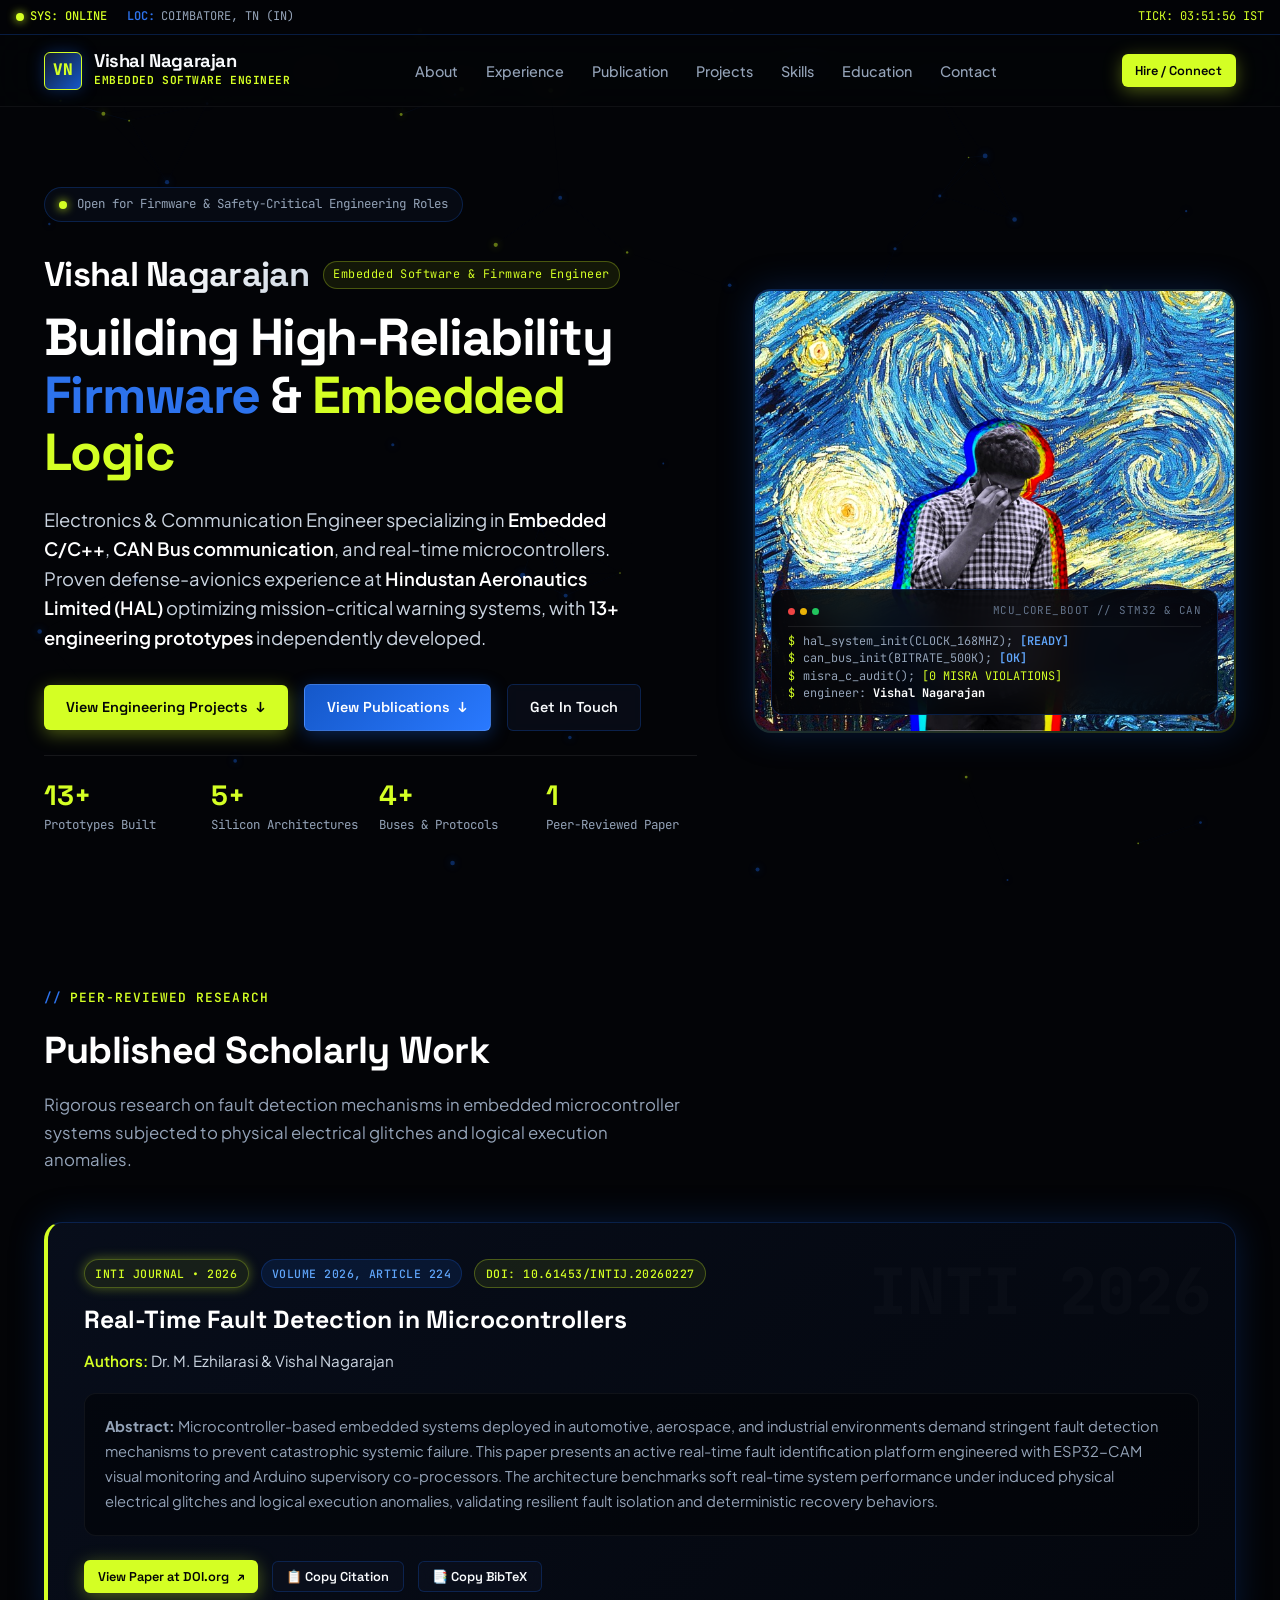
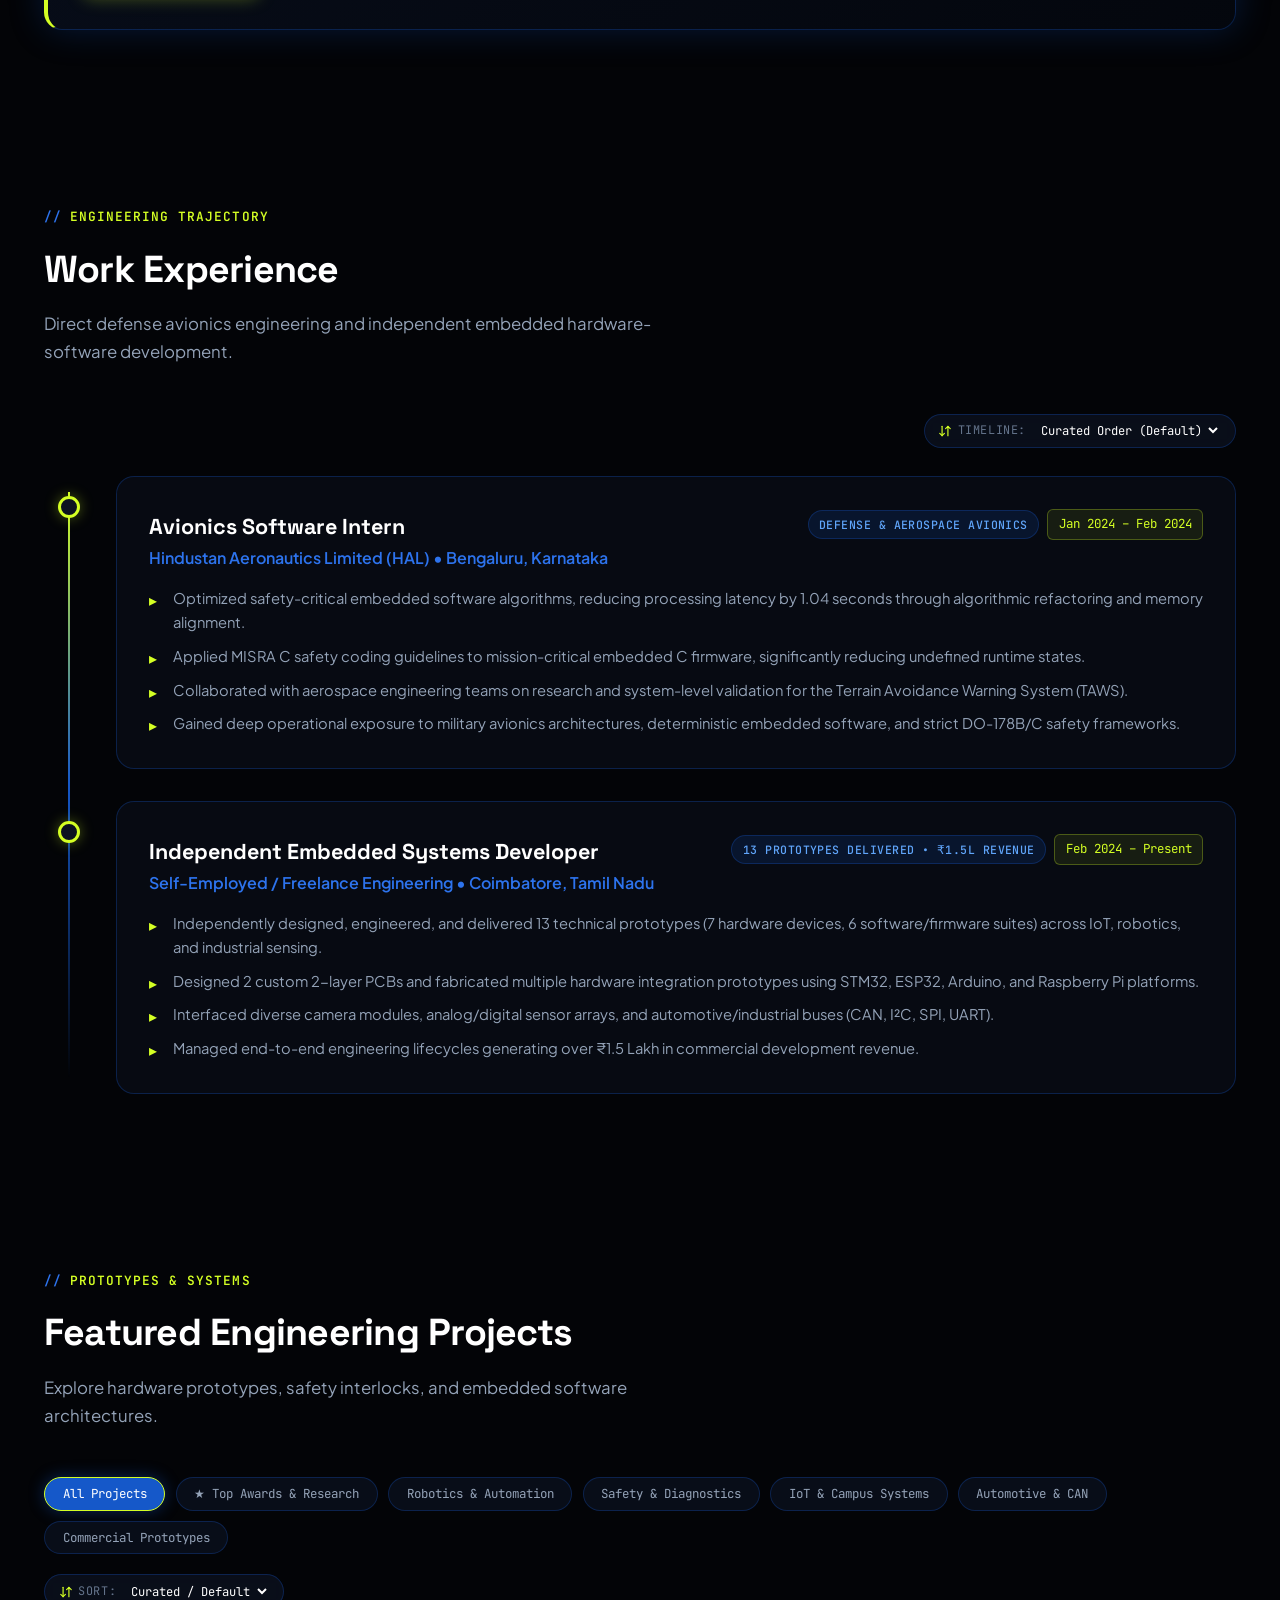
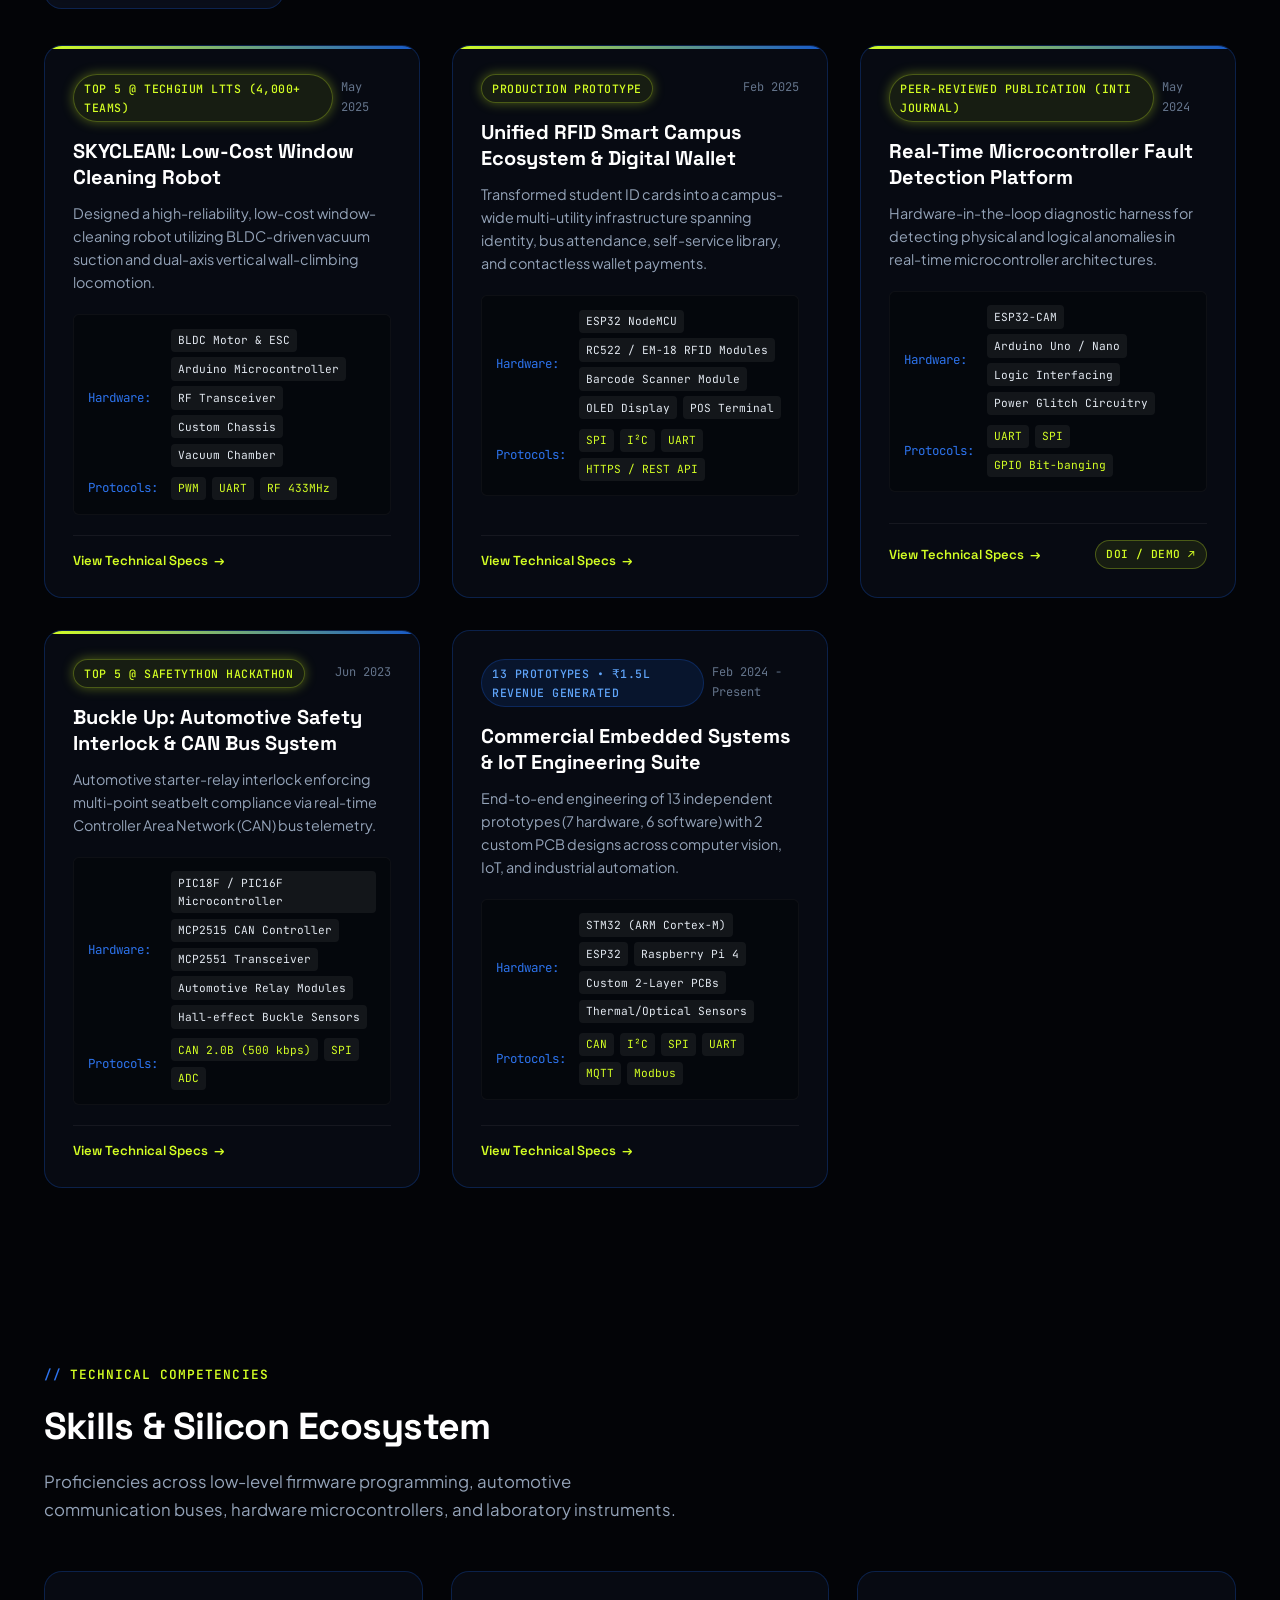
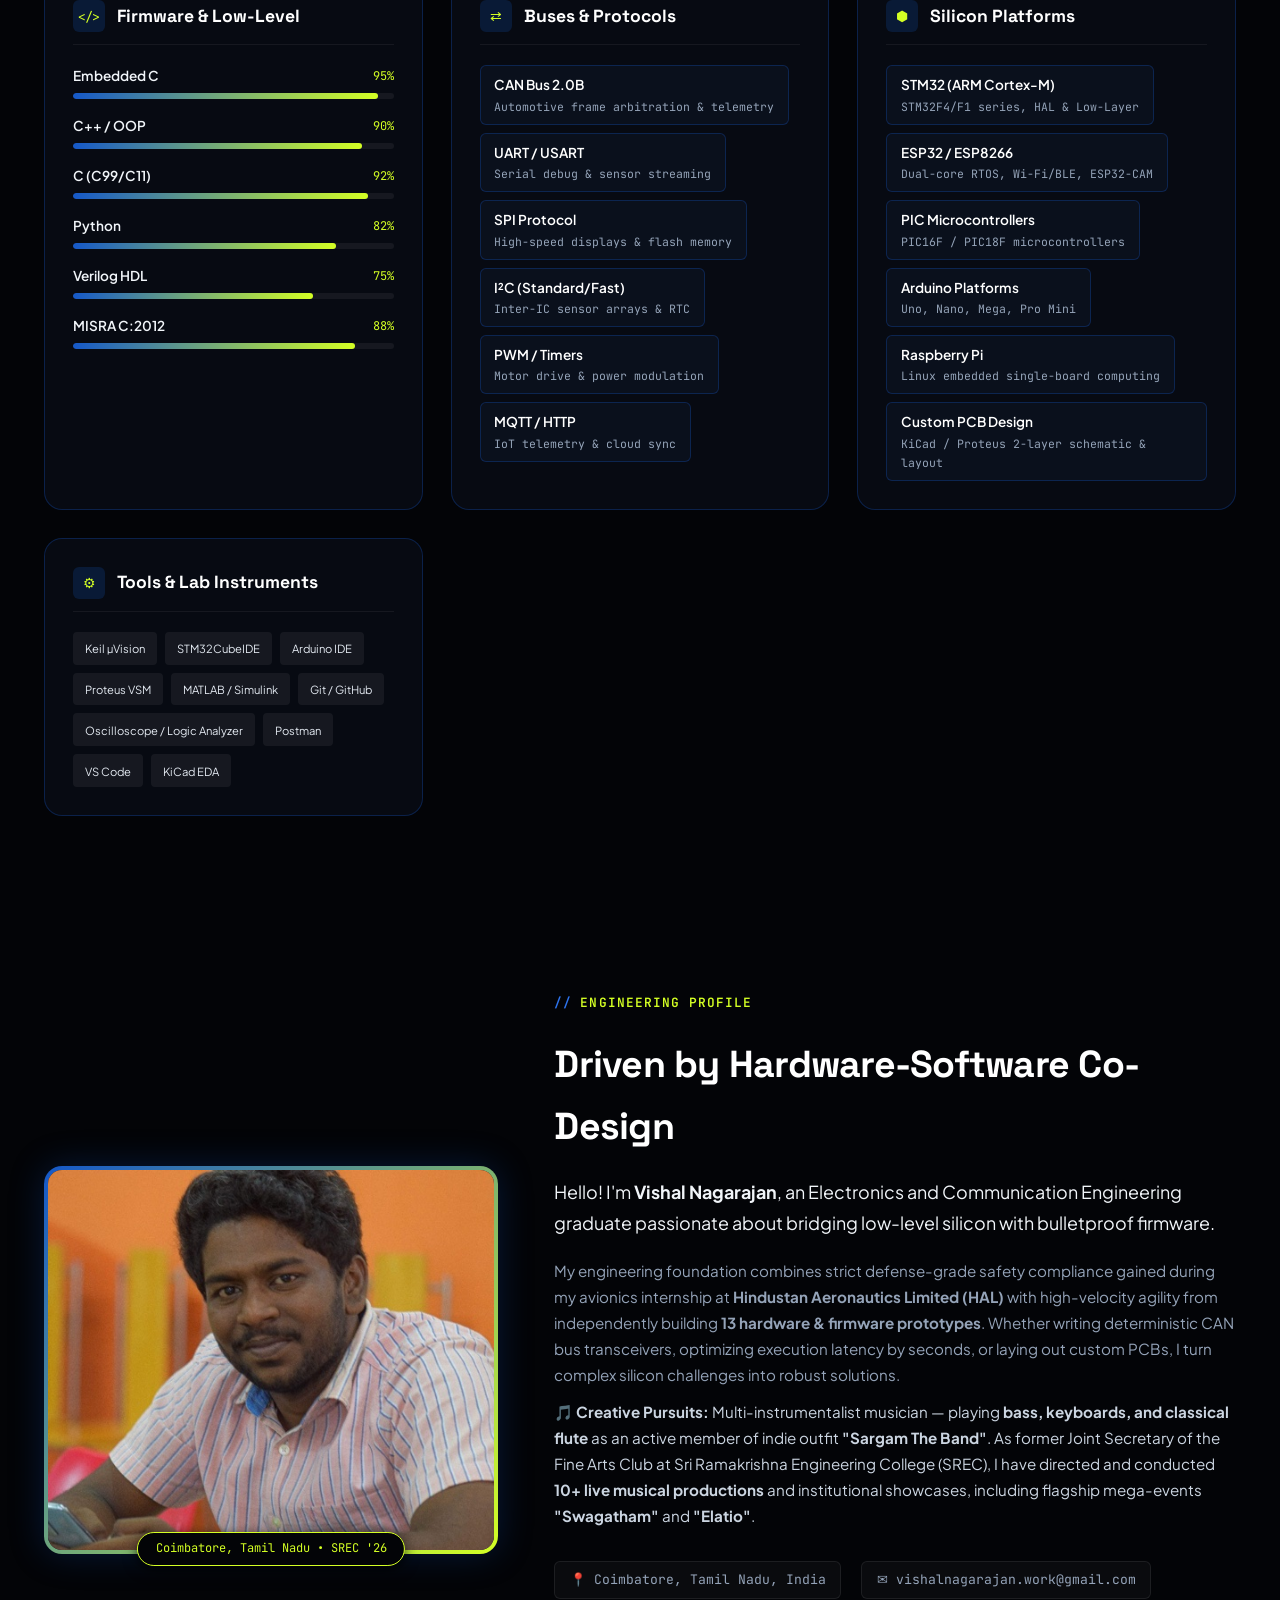
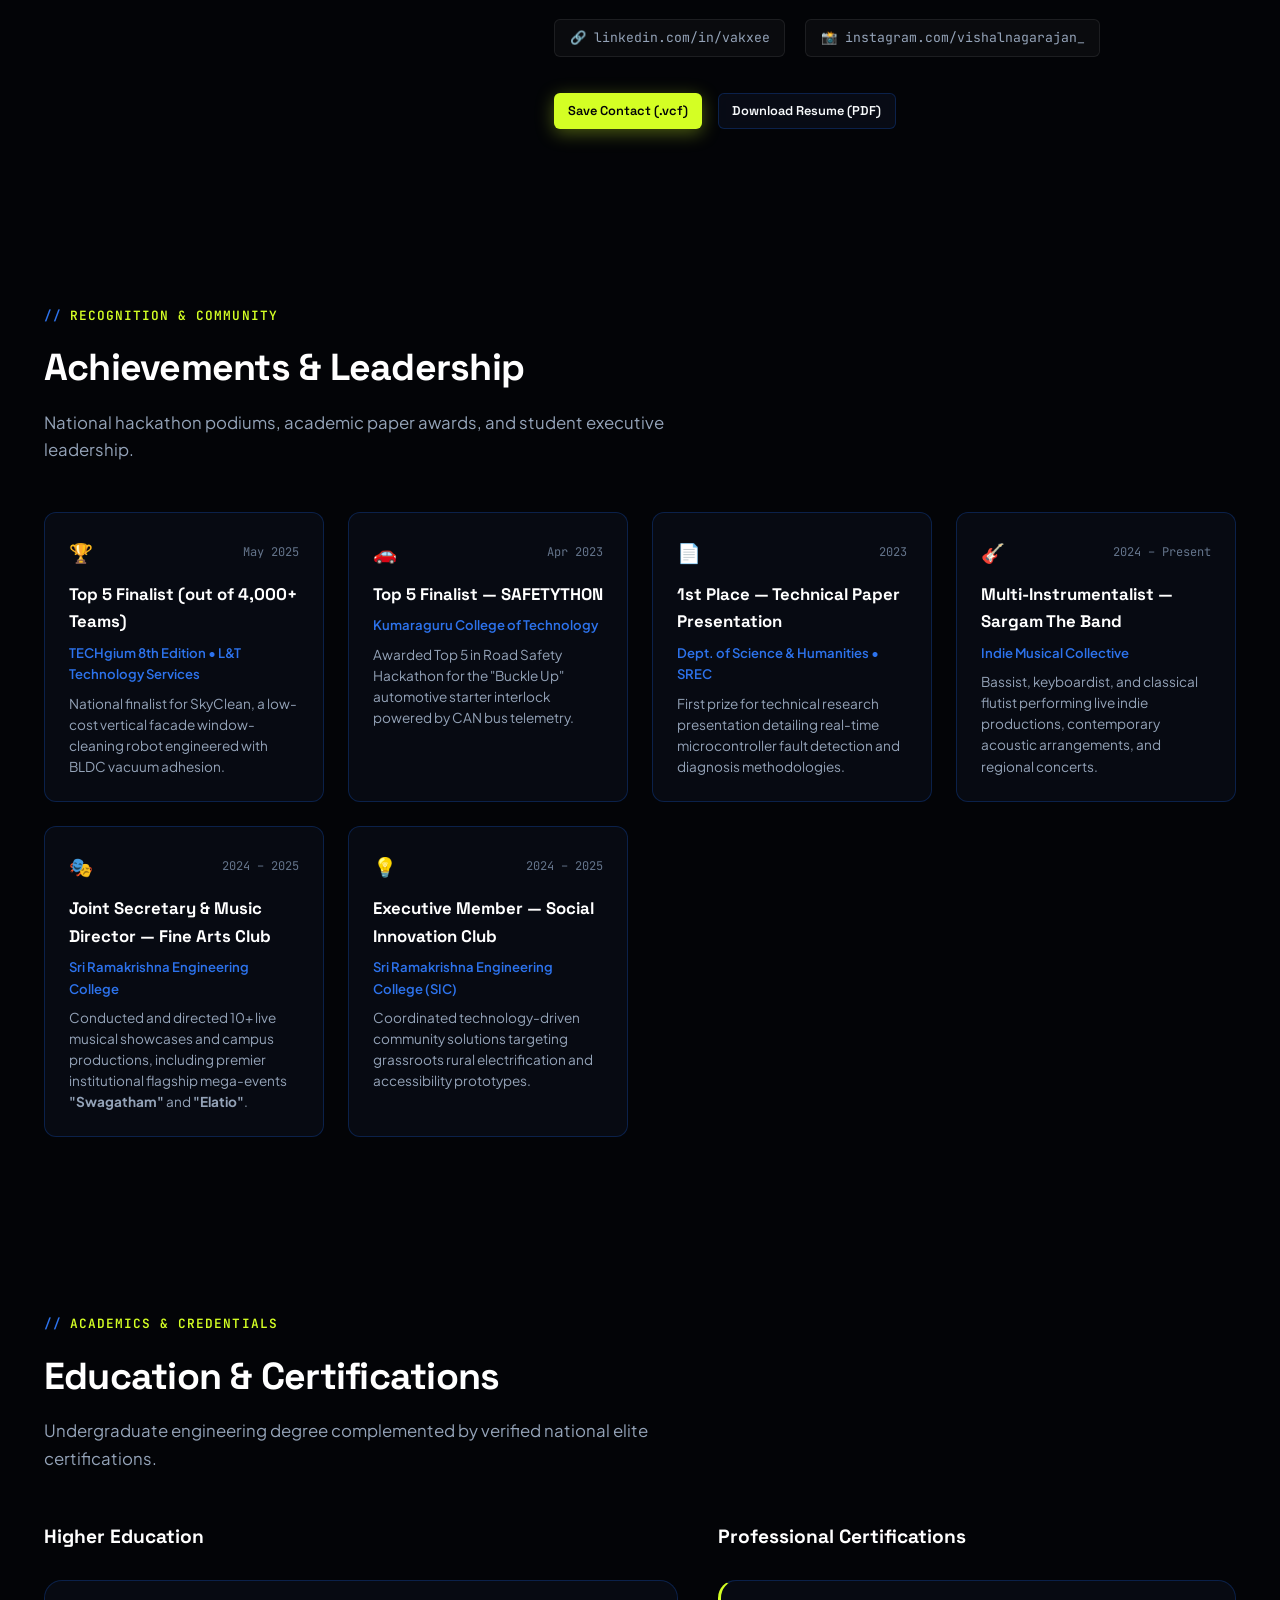
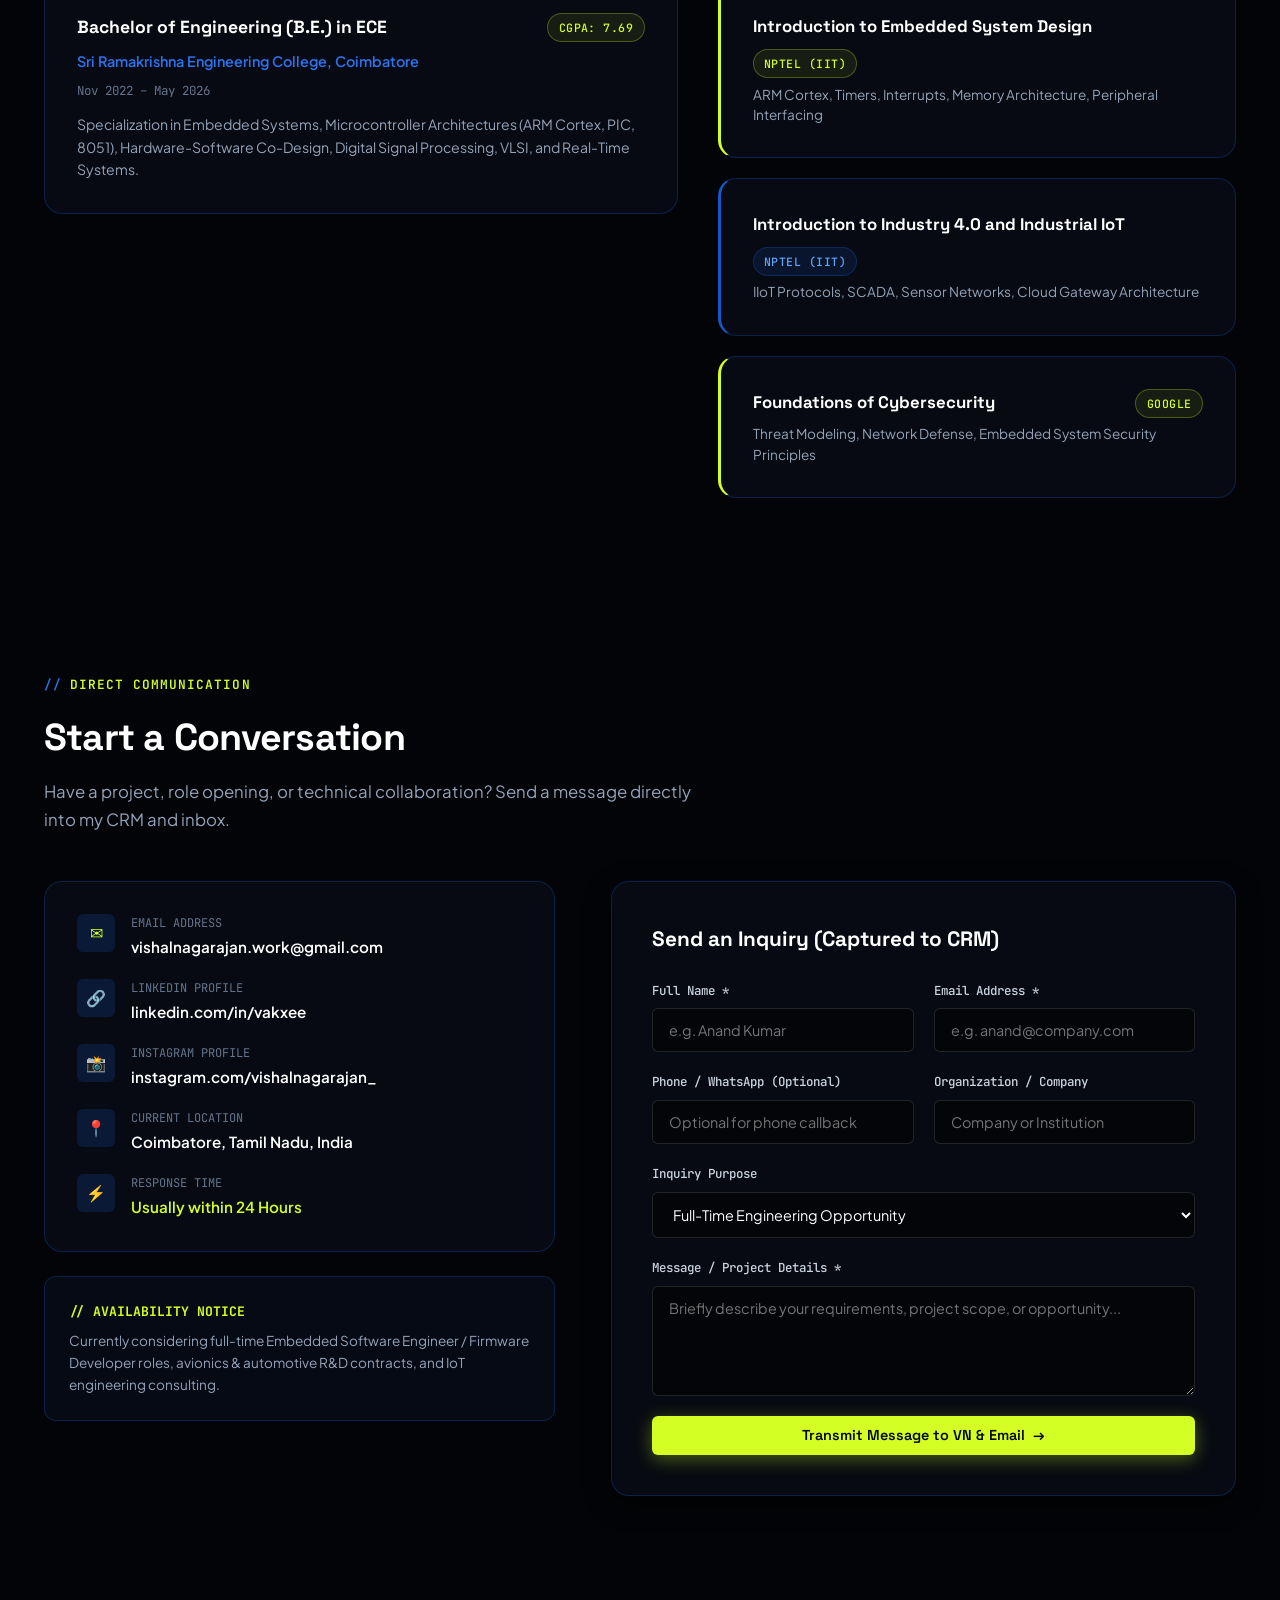
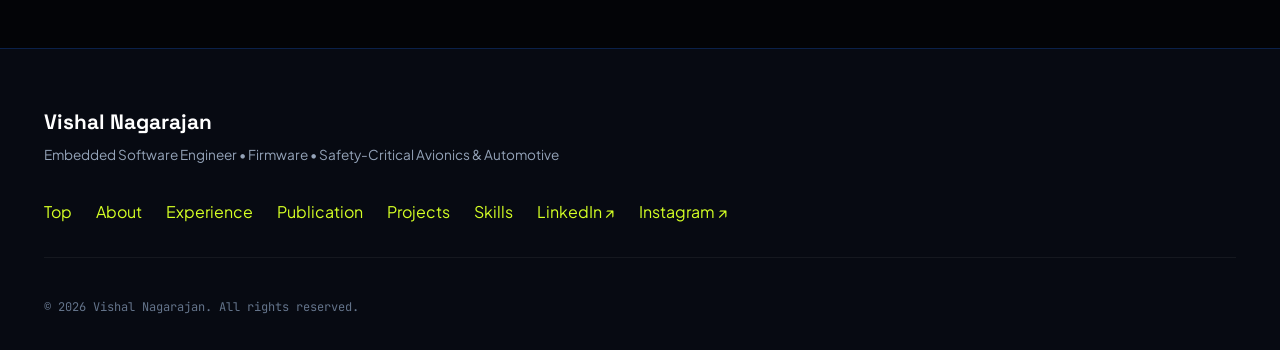
==== commit 265424d8: "Add reordering for projects and work experience with drag-and-drop and sort controls" ====
--- a/google-sites-embed.html
+++ b/google-sites-embed.html
@@ -976,12 +976,79 @@
     /* ==========================================================================
    PROJECTS SECTION & FILTER
    ========================================================================== */
+    .projects-controls-wrapper {
+      display: flex;
+      align-items: center;
+      justify-content: space-between;
+      flex-wrap: wrap;
+      gap: 1.25rem;
+      margin-bottom: 2.25rem;
+    }
+
     .projects-filter-bar {
       display: flex;
       align-items: center;
       gap: 0.65rem;
       flex-wrap: wrap;
-      margin-bottom: 2.25rem;
+      margin-bottom: 0;
+    }
+
+    .projects-sort-control,
+    .timeline-sort-control {
+      display: inline-flex;
+      align-items: center;
+      gap: 0.5rem;
+      background: rgba(12, 18, 32, 0.75);
+      border: 1px solid var(--cobalt-border);
+      padding: 0.35rem 0.85rem;
+      border-radius: var(--radius-full);
+      backdrop-filter: blur(8px);
+      transition: all var(--transition-fast);
+    }
+
+    .projects-sort-control:hover,
+    .timeline-sort-control:hover {
+      border-color: var(--acid-lime);
+      box-shadow: 0 0 12px rgba(212, 255, 36, 0.15);
+    }
+
+    .sort-label {
+      display: inline-flex;
+      align-items: center;
+      gap: 0.35rem;
+      color: var(--text-dim);
+      font-family: var(--font-mono);
+      font-size: 0.74rem;
+      text-transform: uppercase;
+      letter-spacing: 0.05em;
+      margin: 0;
+      user-select: none;
+    }
+
+    .sort-label svg {
+      color: var(--acid-lime);
+    }
+
+    .sort-select {
+      background: transparent;
+      border: none;
+      color: #fff;
+      font-family: var(--font-mono);
+      font-size: 0.76rem;
+      cursor: pointer;
+      outline: none;
+      padding: 0.1rem 0.2rem;
+    }
+
+    .sort-select option {
+      background: #090e1a;
+      color: #f1f5f9;
+    }
+
+    .experience-controls-wrapper {
+      display: flex;
+      justify-content: flex-end;
+      margin-bottom: 1.75rem;
     }
 
     .filter-btn {
@@ -1743,6 +1810,80 @@
 
     .admin-table tr:hover td {
       background: rgba(21, 88, 201, 0.05);
+    }
+
+    /* Table Drag & Drop and Reorder Controls */
+    .draggable-row {
+      cursor: default;
+      transition: background 0.15s ease, opacity 0.15s ease;
+    }
+
+    .draggable-row.is-dragging {
+      opacity: 0.35;
+      background: rgba(21, 88, 201, 0.25) !important;
+    }
+
+    .draggable-row.drag-over-top td {
+      border-top: 2px solid var(--acid-lime) !important;
+    }
+
+    .draggable-row.drag-over-bottom td {
+      border-bottom: 2px solid var(--acid-lime) !important;
+    }
+
+    .drag-handle {
+      cursor: grab;
+      color: var(--text-dim);
+      font-size: 1.15rem;
+      user-select: none;
+      line-height: 1;
+      transition: color var(--transition-fast), transform var(--transition-fast);
+    }
+
+    .drag-handle:hover {
+      color: var(--acid-lime) !important;
+      transform: scale(1.15);
+    }
+
+    .draggable-row:active .drag-handle {
+      cursor: grabbing;
+    }
+
+    .reorder-btn {
+      background: rgba(255, 255, 255, 0.05);
+      border: 1px solid rgba(255, 255, 255, 0.12);
+      color: #cbd5e1;
+      border-radius: var(--radius-sm);
+      padding: 0.2rem 0.35rem;
+      font-size: 0.68rem;
+      line-height: 1;
+      cursor: pointer;
+      transition: all var(--transition-fast);
+    }
+
+    .reorder-btn:hover:not(:disabled) {
+      border-color: var(--acid-lime);
+      color: var(--acid-lime);
+      background: rgba(212, 255, 36, 0.15);
+      transform: translateY(-1px);
+    }
+
+    .reorder-btn:disabled {
+      opacity: 0.2;
+      cursor: not-allowed;
+    }
+
+    .order-badge {
+      display: inline-block;
+      min-width: 22px;
+      font-family: var(--font-mono);
+      font-size: 0.72rem;
+      color: var(--acid-lime);
+      background: rgba(212, 255, 36, 0.08);
+      border: 1px solid rgba(212, 255, 36, 0.25);
+      border-radius: 4px;
+      padding: 2px 5px;
+      text-align: center;
     }
 
     /* Status Badges */
@@ -2272,6 +2413,19 @@
           </p>
         </div>
 
+        <div class="experience-controls-wrapper">
+          <div class="timeline-sort-control">
+            <label for="experience-sort-select" class="sort-label">
+              <svg width="14" height="14" viewBox="0 0 24 24" fill="none" stroke="currentColor" stroke-width="2" stroke-linecap="round" stroke-linejoin="round"><path d="m3 16 4 4 4-4"/><path d="M7 20V4"/><path d="m21 8-4-4-4 4"/><path d="M17 4v16"/></svg>
+              Timeline:
+            </label>
+            <select id="experience-sort-select" class="sort-select" title="Reorder work experience view">
+              <option value="curated">Curated Order (Default)</option>
+              <option value="reverse">Reverse Order</option>
+            </select>
+          </div>
+        </div>
+
         <div class="timeline" id="experience-container">
           <!-- Dynamically populated by js/app.js -->
         </div>
@@ -2291,14 +2445,29 @@
           </p>
         </div>
 
-        <div class="projects-filter-bar">
-          <button class="filter-btn active" data-filter="all">All Projects</button>
-          <button class="filter-btn" data-filter="featured">★ Top Awards &amp; Research</button>
-          <button class="filter-btn" data-filter="robotics">Robotics &amp; Automation</button>
-          <button class="filter-btn" data-filter="safety">Safety &amp; Diagnostics</button>
-          <button class="filter-btn" data-filter="iot">IoT &amp; Campus Systems</button>
-          <button class="filter-btn" data-filter="automotive">Automotive &amp; CAN</button>
-          <button class="filter-btn" data-filter="freelance">Commercial Prototypes</button>
+        <div class="projects-controls-wrapper">
+          <div class="projects-filter-bar">
+            <button class="filter-btn active" data-filter="all">All Projects</button>
+            <button class="filter-btn" data-filter="featured">★ Top Awards &amp; Research</button>
+            <button class="filter-btn" data-filter="robotics">Robotics &amp; Automation</button>
+            <button class="filter-btn" data-filter="safety">Safety &amp; Diagnostics</button>
+            <button class="filter-btn" data-filter="iot">IoT &amp; Campus Systems</button>
+            <button class="filter-btn" data-filter="automotive">Automotive &amp; CAN</button>
+            <button class="filter-btn" data-filter="freelance">Commercial Prototypes</button>
+          </div>
+
+          <div class="projects-sort-control">
+            <label for="projects-sort-select" class="sort-label">
+              <svg width="14" height="14" viewBox="0 0 24 24" fill="none" stroke="currentColor" stroke-width="2" stroke-linecap="round" stroke-linejoin="round"><path d="m3 16 4 4 4-4"/><path d="M7 20V4"/><path d="m21 8-4-4-4 4"/><path d="M17 4v16"/></svg>
+              Sort:
+            </label>
+            <select id="projects-sort-select" class="sort-select" title="Reorder projects view">
+              <option value="curated">Curated / Default</option>
+              <option value="newest">Newest First</option>
+              <option value="oldest">Oldest First</option>
+              <option value="title-asc">Title (A → Z)</option>
+            </select>
+          </div>
         </div>
 
         <div class="projects-grid" id="projects-container">
@@ -3008,13 +3177,16 @@
             <div class="admin-card">
               <div class="admin-card-title">
                 <span>Existing Work Experience</span>
-                <span style="font-size: 0.75rem; color: var(--text-dim); font-family: var(--font-mono);">Live Timeline
-                  Sync</span>
+                <div style="display: flex; gap: 0.5rem; align-items: center; flex-wrap: wrap;">
+                  <span class="badge badge-lime" style="font-size: 0.7rem;">⠿ Drag or ▲ / ▼ to reorder</span>
+                  <span style="font-size: 0.75rem; color: var(--text-dim); font-family: var(--font-mono);">Live Timeline Sync</span>
+                </div>
               </div>
               <div class="crm-table-container">
                 <table class="admin-table">
                   <thead>
                     <tr>
+                      <th style="width: 85px; text-align: center;">Order</th>
                       <th>Role &amp; Organization</th>
                       <th>Period</th>
                       <th>Domain Badge</th>
@@ -3132,14 +3304,17 @@
             <div class="admin-card">
               <div class="admin-card-title">
                 <span>Existing Portfolio Projects</span>
-                <span style="font-size: 0.75rem; color: var(--text-dim); font-family: var(--font-mono);">Live DOM
-                  Sync</span>
+                <div style="display: flex; gap: 0.5rem; align-items: center; flex-wrap: wrap;">
+                  <span class="badge badge-lime" style="font-size: 0.7rem;">⠿ Drag or ▲ / ▼ to reorder</span>
+                  <span style="font-size: 0.75rem; color: var(--text-dim); font-family: var(--font-mono);">Live DOM Sync</span>
+                </div>
               </div>
 
               <div class="crm-table-container">
                 <table class="admin-table">
                   <thead>
                     <tr>
+                      <th style="width: 85px; text-align: center;">Order</th>
                       <th>Project Title</th>
                       <th>Category</th>
                       <th>Date</th>
@@ -3558,6 +3733,10 @@
               <div style="display: flex; gap: 1rem; flex-wrap: wrap; align-items: center;">
                 <button class="btn btn-primary btn-sm" onclick="exportSystemBackup()">
                   <span>💾 Download Full Backup (JSON)</span>
+                </button>
+
+                <button class="btn btn-cobalt btn-sm" onclick="exportProjectsDataJs()">
+                  <span>📄 Export Updated projects-data.js</span>
                 </button>
 
                 <label class="btn btn-outline btn-sm" style="margin-bottom: 0; cursor: pointer;">
@@ -4064,6 +4243,28 @@
       animate();
     }
 
+    // Helper to parse dates like "May 2025", "Feb 2024 - Present" for sorting
+    function parseProjectDate(dateStr) {
+      if (!dateStr) return 0;
+      if (/present/i.test(dateStr)) return Date.now();
+      const months = { jan: 0, feb: 1, mar: 2, apr: 3, may: 4, jun: 5, jul: 6, aug: 7, sep: 8, oct: 9, nov: 10, dec: 11 };
+      const match = dateStr.match(/([A-Za-z]{3,})\s+(\d{4})/);
+      if (match) {
+        const month = months[match[1].toLowerCase().slice(0, 3)] || 0;
+        const year = parseInt(match[2], 10);
+        return new Date(year, month, 1).getTime();
+      }
+      const yearMatch = dateStr.match(/\d{4}/);
+      if (yearMatch) {
+        return new Date(parseInt(yearMatch[0], 10), 0, 1).getTime();
+      }
+      return 0;
+    }
+
+    window.currentProjectFilter = 'all';
+    window.currentProjectSort = 'curated';
+    window.currentExperienceSort = 'curated';
+
     // ==========================================================================
     // DYNAMIC WORK EXPERIENCE RENDERING
     // ==========================================================================
@@ -4072,7 +4273,15 @@
       if (!container) return;
 
       const data = getStoredPortfolioData();
-      const experiences = data.experience || [];
+      let experiences = [...(data.experience || [])];
+
+      const expSortSelect = document.getElementById('experience-sort-select');
+      if (expSortSelect) {
+        window.currentExperienceSort = expSortSelect.value;
+      }
+      if (window.currentExperienceSort === 'reverse') {
+        experiences.reverse();
+      }
 
       if (experiences.length === 0) {
         container.innerHTML = `<p style="color: var(--text-muted); font-family: var(--font-mono);">No experience records added yet.</p>`;
@@ -4107,12 +4316,26 @@
     // ==========================================================================
     // DYNAMIC PROJECTS RENDERING & FILTERING
     // ==========================================================================
-    window.renderProjects = function (filterCategory = 'all') {
+    window.renderProjects = function (filterCategory = window.currentProjectFilter || 'all') {
+      window.currentProjectFilter = filterCategory;
       const container = document.getElementById('projects-container');
       if (!container) return;
 
       const data = getStoredPortfolioData();
-      const projects = data.projects;
+      let projects = [...(data.projects || [])];
+
+      const sortSelect = document.getElementById('projects-sort-select');
+      if (sortSelect) {
+        window.currentProjectSort = sortSelect.value;
+      }
+
+      if (window.currentProjectSort === 'newest') {
+        projects.sort((a, b) => parseProjectDate(b.date) - parseProjectDate(a.date));
+      } else if (window.currentProjectSort === 'oldest') {
+        projects.sort((a, b) => parseProjectDate(a.date) - parseProjectDate(b.date));
+      } else if (window.currentProjectSort === 'title-asc') {
+        projects.sort((a, b) => a.title.localeCompare(b.title));
+      }
 
       const filtered = filterCategory === 'all'
         ? projects
@@ -4173,9 +4396,26 @@
           buttons.forEach(b => b.classList.remove('active'));
           btn.classList.add('active');
           const cat = btn.getAttribute('data-filter');
+          window.currentProjectFilter = cat;
           renderProjects(cat);
         });
       });
+
+      const sortSelect = document.getElementById('projects-sort-select');
+      if (sortSelect) {
+        sortSelect.addEventListener('change', () => {
+          window.currentProjectSort = sortSelect.value;
+          renderProjects(window.currentProjectFilter || 'all');
+        });
+      }
+
+      const expSortSelect = document.getElementById('experience-sort-select');
+      if (expSortSelect) {
+        expSortSelect.addEventListener('change', () => {
+          window.currentExperienceSort = expSortSelect.value;
+          renderExperience();
+        });
+      }
     }
 
     // ==========================================================================
@@ -4817,12 +5057,20 @@
       const experiences = data.experience || [];
 
       if (experiences.length === 0) {
-        tbody.innerHTML = `<tr><td colspan="4" style="text-align: center; color: var(--text-dim); padding: 1.5rem;">No experience records found.</td></tr>`;
+        tbody.innerHTML = `<tr><td colspan="5" style="text-align: center; color: var(--text-dim); padding: 1.5rem;">No experience records found.</td></tr>`;
         return;
       }
 
-      tbody.innerHTML = experiences.map(exp => `
-    <tr>
+      tbody.innerHTML = experiences.map((exp, idx) => `
+    <tr class="draggable-row" draggable="true" data-exp-index="${idx}" data-exp-id="${escapeHtml(exp.id)}">
+      <td style="text-align: center; white-space: nowrap;">
+        <div style="display: inline-flex; align-items: center; justify-content: center; gap: 4px;">
+          <span class="drag-handle" title="Drag to reorder" style="cursor: grab; color: var(--text-dim); font-size: 1.15rem; user-select: none; line-height: 1; padding-right: 2px;">⠿</span>
+          <span class="order-badge">#${idx + 1}</span>
+          <button type="button" class="btn btn-outline btn-sm reorder-btn" title="Move Up" ${idx === 0 ? 'disabled' : ''} onclick="moveExperience(${idx}, -1)">▲</button>
+          <button type="button" class="btn btn-outline btn-sm reorder-btn" title="Move Down" ${idx === experiences.length - 1 ? 'disabled' : ''} onclick="moveExperience(${idx}, 1)">▼</button>
+        </div>
+      </td>
       <td>
         <strong style="color: #fff; display: block;">${escapeHtml(exp.role)}</strong>
         <span style="font-size: 0.74rem; color: var(--cobalt-light);">${escapeHtml(exp.organization)}${exp.location ? ` • ${escapeHtml(exp.location)}` : ''}</span>
@@ -4835,6 +5083,95 @@
       </td>
     </tr>
   `).join('');
+
+      attachExperienceDragListeners(tbody);
+    }
+
+    window.moveExperience = function (index, direction) {
+      const data = getStoredPortfolioData();
+      const experiences = [...(data.experience || [])];
+      const targetIndex = index + direction;
+      if (targetIndex < 0 || targetIndex >= experiences.length) return;
+
+      const [moved] = experiences.splice(index, 1);
+      experiences.splice(targetIndex, 0, moved);
+
+      saveExperienceData(experiences);
+      refreshAdminExperienceTable();
+      if (typeof renderExperience === 'function') {
+        renderExperience();
+      }
+      showToast(`✓ Moved "${moved.role}" ${direction < 0 ? 'up' : 'down'}`);
+    };
+
+    window.reorderExperience = function (fromIndex, toIndex) {
+      if (fromIndex === toIndex) return;
+      const data = getStoredPortfolioData();
+      const experiences = [...(data.experience || [])];
+      if (fromIndex < 0 || fromIndex >= experiences.length || toIndex < 0 || toIndex >= experiences.length) return;
+
+      const [moved] = experiences.splice(fromIndex, 1);
+      experiences.splice(toIndex, 0, moved);
+
+      saveExperienceData(experiences);
+      refreshAdminExperienceTable();
+      if (typeof renderExperience === 'function') {
+        renderExperience();
+      }
+      showToast(`✓ Reordered "${moved.role}" to position #${toIndex + 1}`);
+    };
+
+    let draggedExpIndex = null;
+    function attachExperienceDragListeners(tbody) {
+      const rows = tbody.querySelectorAll('.draggable-row');
+      rows.forEach(row => {
+        row.addEventListener('dragstart', (e) => {
+          draggedExpIndex = parseInt(row.getAttribute('data-exp-index'), 10);
+          e.dataTransfer.effectAllowed = 'move';
+          e.dataTransfer.setData('text/plain', draggedExpIndex);
+          row.classList.add('is-dragging');
+        });
+
+        row.addEventListener('dragend', () => {
+          row.classList.remove('is-dragging');
+          rows.forEach(r => r.classList.remove('drag-over-top', 'drag-over-bottom'));
+          draggedExpIndex = null;
+        });
+
+        row.addEventListener('dragover', (e) => {
+          e.preventDefault();
+          e.dataTransfer.dropEffect = 'move';
+          const targetIndex = parseInt(row.getAttribute('data-exp-index'), 10);
+          if (draggedExpIndex === null || draggedExpIndex === targetIndex) return;
+
+          const rect = row.getBoundingClientRect();
+          const mid = rect.top + rect.height / 2;
+          rows.forEach(r => r.classList.remove('drag-over-top', 'drag-over-bottom'));
+          if (e.clientY < mid) {
+            row.classList.add('drag-over-top');
+          } else {
+            row.classList.add('drag-over-bottom');
+          }
+        });
+
+        row.addEventListener('dragleave', () => {
+          row.classList.remove('drag-over-top', 'drag-over-bottom');
+        });
+
+        row.addEventListener('drop', (e) => {
+          e.preventDefault();
+          const targetIndex = parseInt(row.getAttribute('data-exp-index'), 10);
+          if (draggedExpIndex === null || draggedExpIndex === targetIndex) return;
+
+          const rect = row.getBoundingClientRect();
+          const mid = rect.top + rect.height / 2;
+          let finalIndex = e.clientY < mid ? targetIndex : targetIndex + 1;
+          if (draggedExpIndex < finalIndex) {
+            finalIndex -= 1;
+          }
+          reorderExperience(draggedExpIndex, finalIndex);
+        });
+      });
     }
 
     function handleSaveExperience(e) {
@@ -4945,8 +5282,21 @@
       const data = getStoredPortfolioData();
       const projects = data.projects;
 
-      tableBody.innerHTML = projects.map(p => `
-    <tr>
+      if (projects.length === 0) {
+        tableBody.innerHTML = `<tr><td colspan="6" style="text-align: center; color: var(--text-dim); padding: 1.5rem;">No projects found.</td></tr>`;
+        return;
+      }
+
+      tableBody.innerHTML = projects.map((p, idx) => `
+    <tr class="draggable-row" draggable="true" data-proj-index="${idx}" data-proj-id="${escapeHtml(p.id)}">
+      <td style="text-align: center; white-space: nowrap;">
+        <div style="display: inline-flex; align-items: center; justify-content: center; gap: 4px;">
+          <span class="drag-handle" title="Drag to reorder" style="cursor: grab; color: var(--text-dim); font-size: 1.15rem; user-select: none; line-height: 1; padding-right: 2px;">⠿</span>
+          <span class="order-badge">#${idx + 1}</span>
+          <button type="button" class="btn btn-outline btn-sm reorder-btn" title="Move Up" ${idx === 0 ? 'disabled' : ''} onclick="moveProject(${idx}, -1)">▲</button>
+          <button type="button" class="btn btn-outline btn-sm reorder-btn" title="Move Down" ${idx === projects.length - 1 ? 'disabled' : ''} onclick="moveProject(${idx}, 1)">▼</button>
+        </div>
+      </td>
       <td>
         <strong style="color: #ffffff; display: block;">${escapeHtml(p.title)}</strong>
         <span style="font-size: 0.75rem; color: var(--text-dim); font-family: var(--font-mono);">${escapeHtml(p.id)}</span>
@@ -4964,6 +5314,95 @@
       </td>
     </tr>
   `).join('');
+
+      attachProjectsDragListeners(tableBody);
+    }
+
+    window.moveProject = function (index, direction) {
+      const data = getStoredPortfolioData();
+      const projects = [...data.projects];
+      const targetIndex = index + direction;
+      if (targetIndex < 0 || targetIndex >= projects.length) return;
+
+      const [moved] = projects.splice(index, 1);
+      projects.splice(targetIndex, 0, moved);
+
+      saveProjectsData(projects);
+      refreshAdminProjectsTable();
+      if (typeof renderProjects === 'function') {
+        renderProjects(window.currentProjectFilter || 'all');
+      }
+      showToast(`✓ Moved "${moved.title}" ${direction < 0 ? 'up' : 'down'}`);
+    };
+
+    window.reorderProject = function (fromIndex, toIndex) {
+      if (fromIndex === toIndex) return;
+      const data = getStoredPortfolioData();
+      const projects = [...data.projects];
+      if (fromIndex < 0 || fromIndex >= projects.length || toIndex < 0 || toIndex >= projects.length) return;
+
+      const [moved] = projects.splice(fromIndex, 1);
+      projects.splice(toIndex, 0, moved);
+
+      saveProjectsData(projects);
+      refreshAdminProjectsTable();
+      if (typeof renderProjects === 'function') {
+        renderProjects(window.currentProjectFilter || 'all');
+      }
+      showToast(`✓ Reordered "${moved.title}" to position #${toIndex + 1}`);
+    };
+
+    let draggedProjIndex = null;
+    function attachProjectsDragListeners(tbody) {
+      const rows = tbody.querySelectorAll('.draggable-row');
+      rows.forEach(row => {
+        row.addEventListener('dragstart', (e) => {
+          draggedProjIndex = parseInt(row.getAttribute('data-proj-index'), 10);
+          e.dataTransfer.effectAllowed = 'move';
+          e.dataTransfer.setData('text/plain', draggedProjIndex);
+          row.classList.add('is-dragging');
+        });
+
+        row.addEventListener('dragend', () => {
+          row.classList.remove('is-dragging');
+          rows.forEach(r => r.classList.remove('drag-over-top', 'drag-over-bottom'));
+          draggedProjIndex = null;
+        });
+
+        row.addEventListener('dragover', (e) => {
+          e.preventDefault();
+          e.dataTransfer.dropEffect = 'move';
+          const targetIndex = parseInt(row.getAttribute('data-proj-index'), 10);
+          if (draggedProjIndex === null || draggedProjIndex === targetIndex) return;
+
+          const rect = row.getBoundingClientRect();
+          const mid = rect.top + rect.height / 2;
+          rows.forEach(r => r.classList.remove('drag-over-top', 'drag-over-bottom'));
+          if (e.clientY < mid) {
+            row.classList.add('drag-over-top');
+          } else {
+            row.classList.add('drag-over-bottom');
+          }
+        });
+
+        row.addEventListener('dragleave', () => {
+          row.classList.remove('drag-over-top', 'drag-over-bottom');
+        });
+
+        row.addEventListener('drop', (e) => {
+          e.preventDefault();
+          const targetIndex = parseInt(row.getAttribute('data-proj-index'), 10);
+          if (draggedProjIndex === null || draggedProjIndex === targetIndex) return;
+
+          const rect = row.getBoundingClientRect();
+          const mid = rect.top + rect.height / 2;
+          let finalIndex = e.clientY < mid ? targetIndex : targetIndex + 1;
+          if (draggedProjIndex < finalIndex) {
+            finalIndex -= 1;
+          }
+          reorderProject(draggedProjIndex, finalIndex);
+        });
+      });
     }
 
     function handleSaveProject(e) {
@@ -5731,6 +6170,100 @@
       document.body.removeChild(a);
       URL.revokeObjectURL(url);
       showToast("✓ Full JSON Backup downloaded!");
+    };
+
+    window.exportProjectsDataJs = function () {
+      const currentData = getStoredPortfolioData();
+      const leads = getStoredLeads();
+      const fullContent = `/**
+ * Vishal Nagarajan - Portfolio & CRM Data Store
+ * Default projects, experience, publications, certifications, and baseline state
+ * Auto-synced with updated order: ${new Date().toLocaleDateString()}
+ */
+
+const DEFAULT_PORTFOLIO_DATA = ${JSON.stringify({
+        profile: currentData.profile,
+        publications: currentData.publications,
+        experience: currentData.experience,
+        projects: currentData.projects,
+        certifications: currentData.certifications,
+        education: currentData.education,
+        skills: currentData.skills
+      }, null, 2)};
+
+const DEFAULT_CRM_LEADS = ${JSON.stringify(leads, null, 2)};
+
+const STORAGE_KEYS = {
+  PROJECTS: "vishal_portfolio_projects_v2",
+  EXPERIENCE: "vishal_portfolio_experience_v2",
+  PUBLICATIONS: "vishal_portfolio_publications_v2",
+  CERTIFICATIONS: "vishal_portfolio_certifications_v2",
+  SKILLS: "vishal_portfolio_skills_v2",
+  LEADS: "vishal_portfolio_crm_leads_v4_prod",
+  SETTINGS: "vishal_portfolio_settings_v2"
+};
+
+function getStoredPortfolioData() {
+  const localProjects = localStorage.getItem(STORAGE_KEYS.PROJECTS);
+  const localExp = localStorage.getItem(STORAGE_KEYS.EXPERIENCE);
+  const localPubs = localStorage.getItem(STORAGE_KEYS.PUBLICATIONS);
+  const localCerts = localStorage.getItem(STORAGE_KEYS.CERTIFICATIONS);
+  const localSkills = localStorage.getItem(STORAGE_KEYS.SKILLS);
+
+  return {
+    ...DEFAULT_PORTFOLIO_DATA,
+    projects: localProjects ? JSON.parse(localProjects) : DEFAULT_PORTFOLIO_DATA.projects,
+    experience: localExp ? JSON.parse(localExp) : DEFAULT_PORTFOLIO_DATA.experience,
+    publications: localPubs ? JSON.parse(localPubs) : DEFAULT_PORTFOLIO_DATA.publications,
+    certifications: localCerts ? JSON.parse(localCerts) : DEFAULT_PORTFOLIO_DATA.certifications,
+    skills: localSkills ? JSON.parse(localSkills) : DEFAULT_PORTFOLIO_DATA.skills
+  };
+}
+
+function saveProjectsData(projectsArray) {
+  localStorage.setItem(STORAGE_KEYS.PROJECTS, JSON.stringify(projectsArray));
+}
+
+function saveExperienceData(expArray) {
+  localStorage.setItem(STORAGE_KEYS.EXPERIENCE, JSON.stringify(expArray));
+}
+
+function savePublicationsData(pubsArray) {
+  localStorage.setItem(STORAGE_KEYS.PUBLICATIONS, JSON.stringify(pubsArray));
+}
+
+function saveCertificationsData(certsArray) {
+  localStorage.setItem(STORAGE_KEYS.CERTIFICATIONS, JSON.stringify(certsArray));
+}
+
+function saveSkillsData(skillsObj) {
+  localStorage.setItem(STORAGE_KEYS.SKILLS, JSON.stringify(skillsObj));
+}
+
+function getStoredLeads() {
+  const localLeads = localStorage.getItem(STORAGE_KEYS.LEADS);
+  if (!localLeads) {
+    localStorage.setItem(STORAGE_KEYS.LEADS, JSON.stringify(DEFAULT_CRM_LEADS));
+    return DEFAULT_CRM_LEADS;
+  }
+  return JSON.parse(localLeads);
+}
+
+function saveLeadsData(leadsArray) {
+  localStorage.setItem(STORAGE_KEYS.LEADS, JSON.stringify(leadsArray));
+}
+`;
+
+      const blob = new Blob([fullContent], { type: 'application/javascript;charset=utf-8;' });
+      const url = URL.createObjectURL(blob);
+      const a = document.createElement('a');
+      a.href = url;
+      a.download = 'projects-data.js';
+      document.body.appendChild(a);
+      a.click();
+      document.body.removeChild(a);
+      URL.revokeObjectURL(url);
+      showToast("✓ Exported updated projects-data.js!");
     };
 
     window.importSystemBackup = function (event) {
